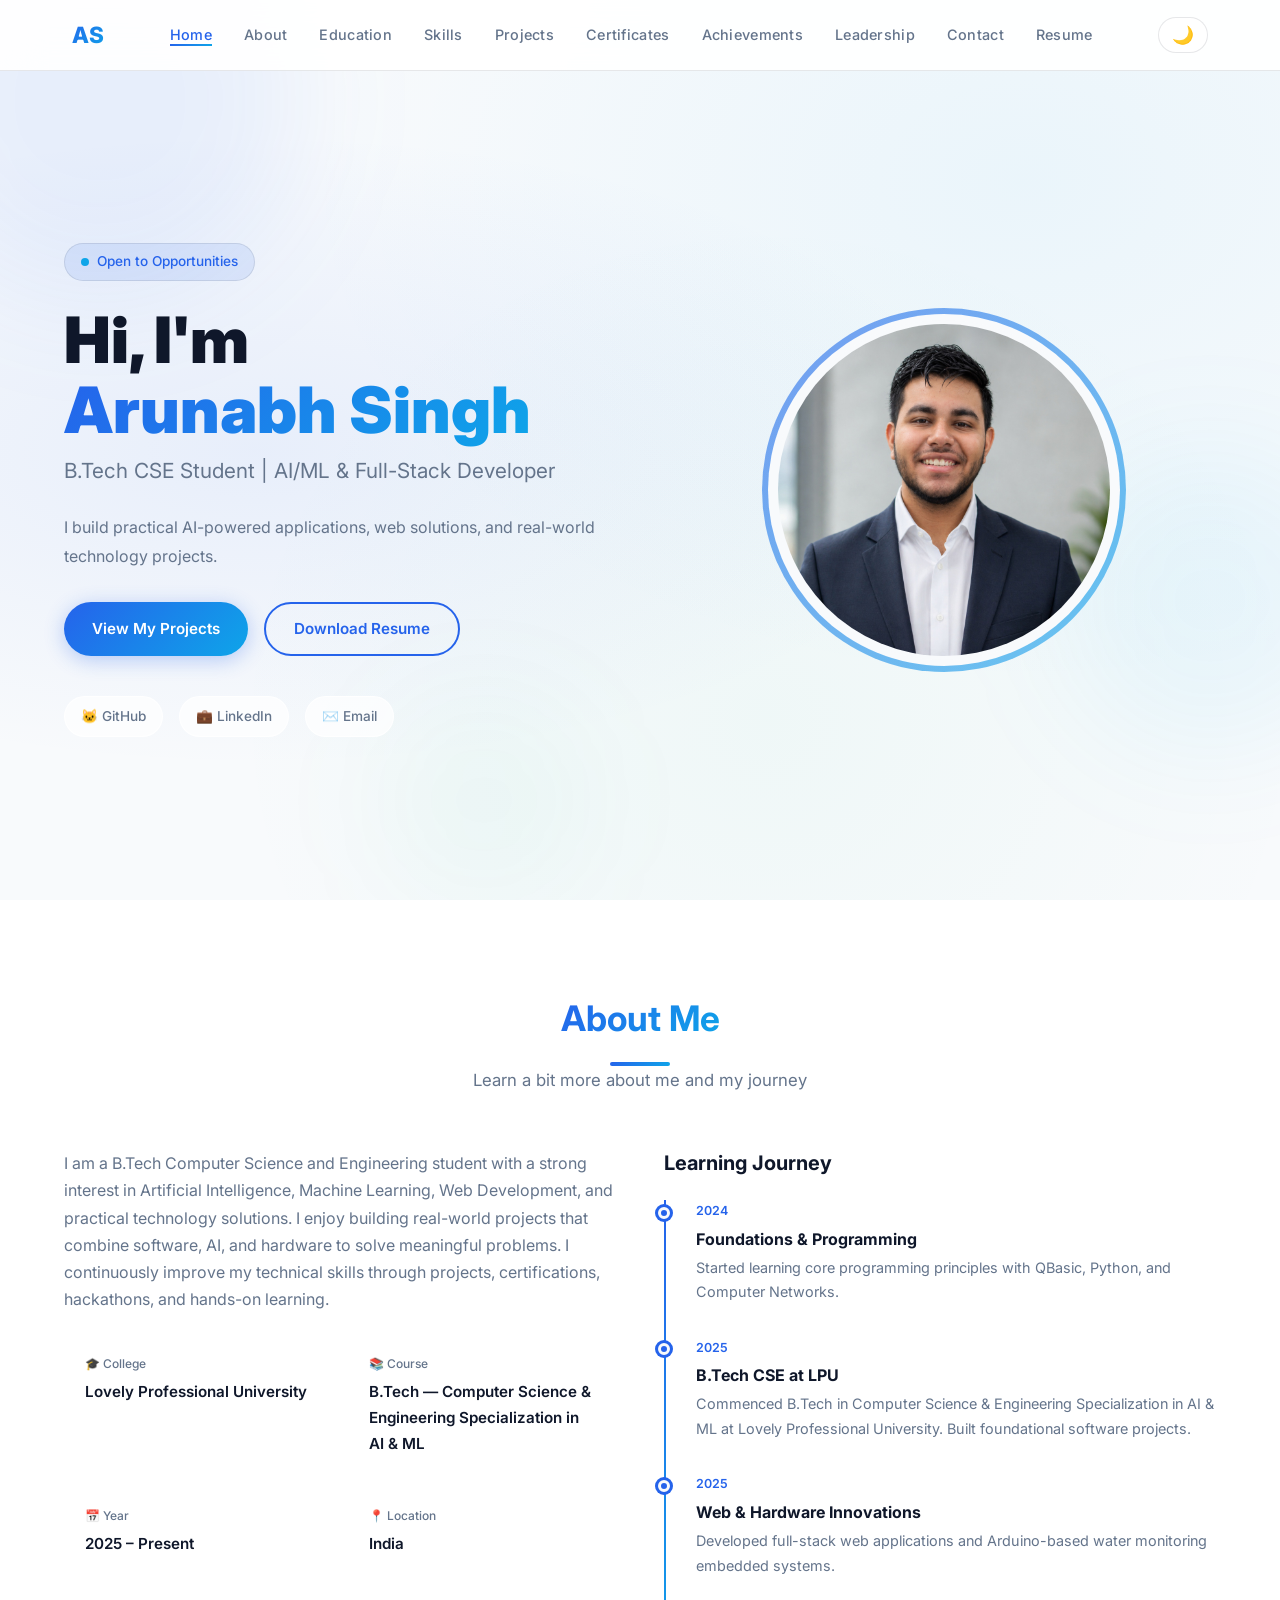
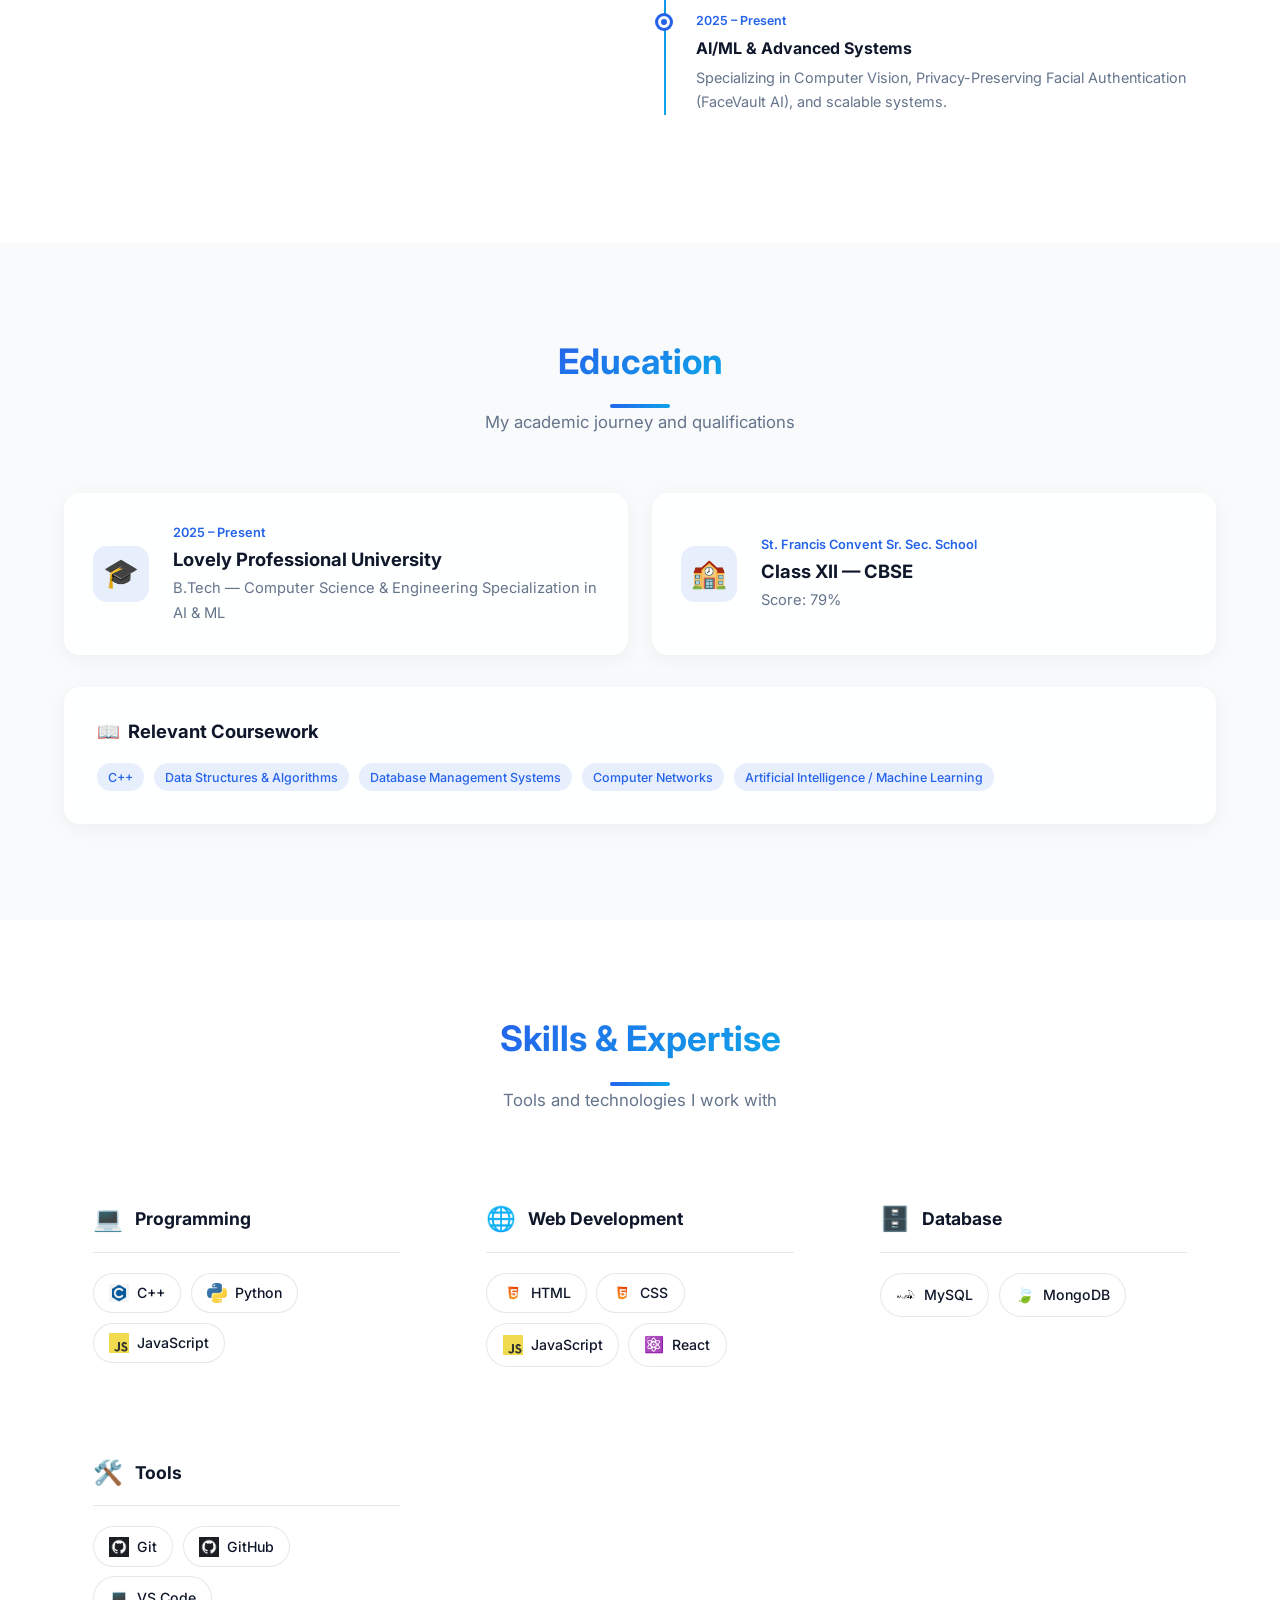
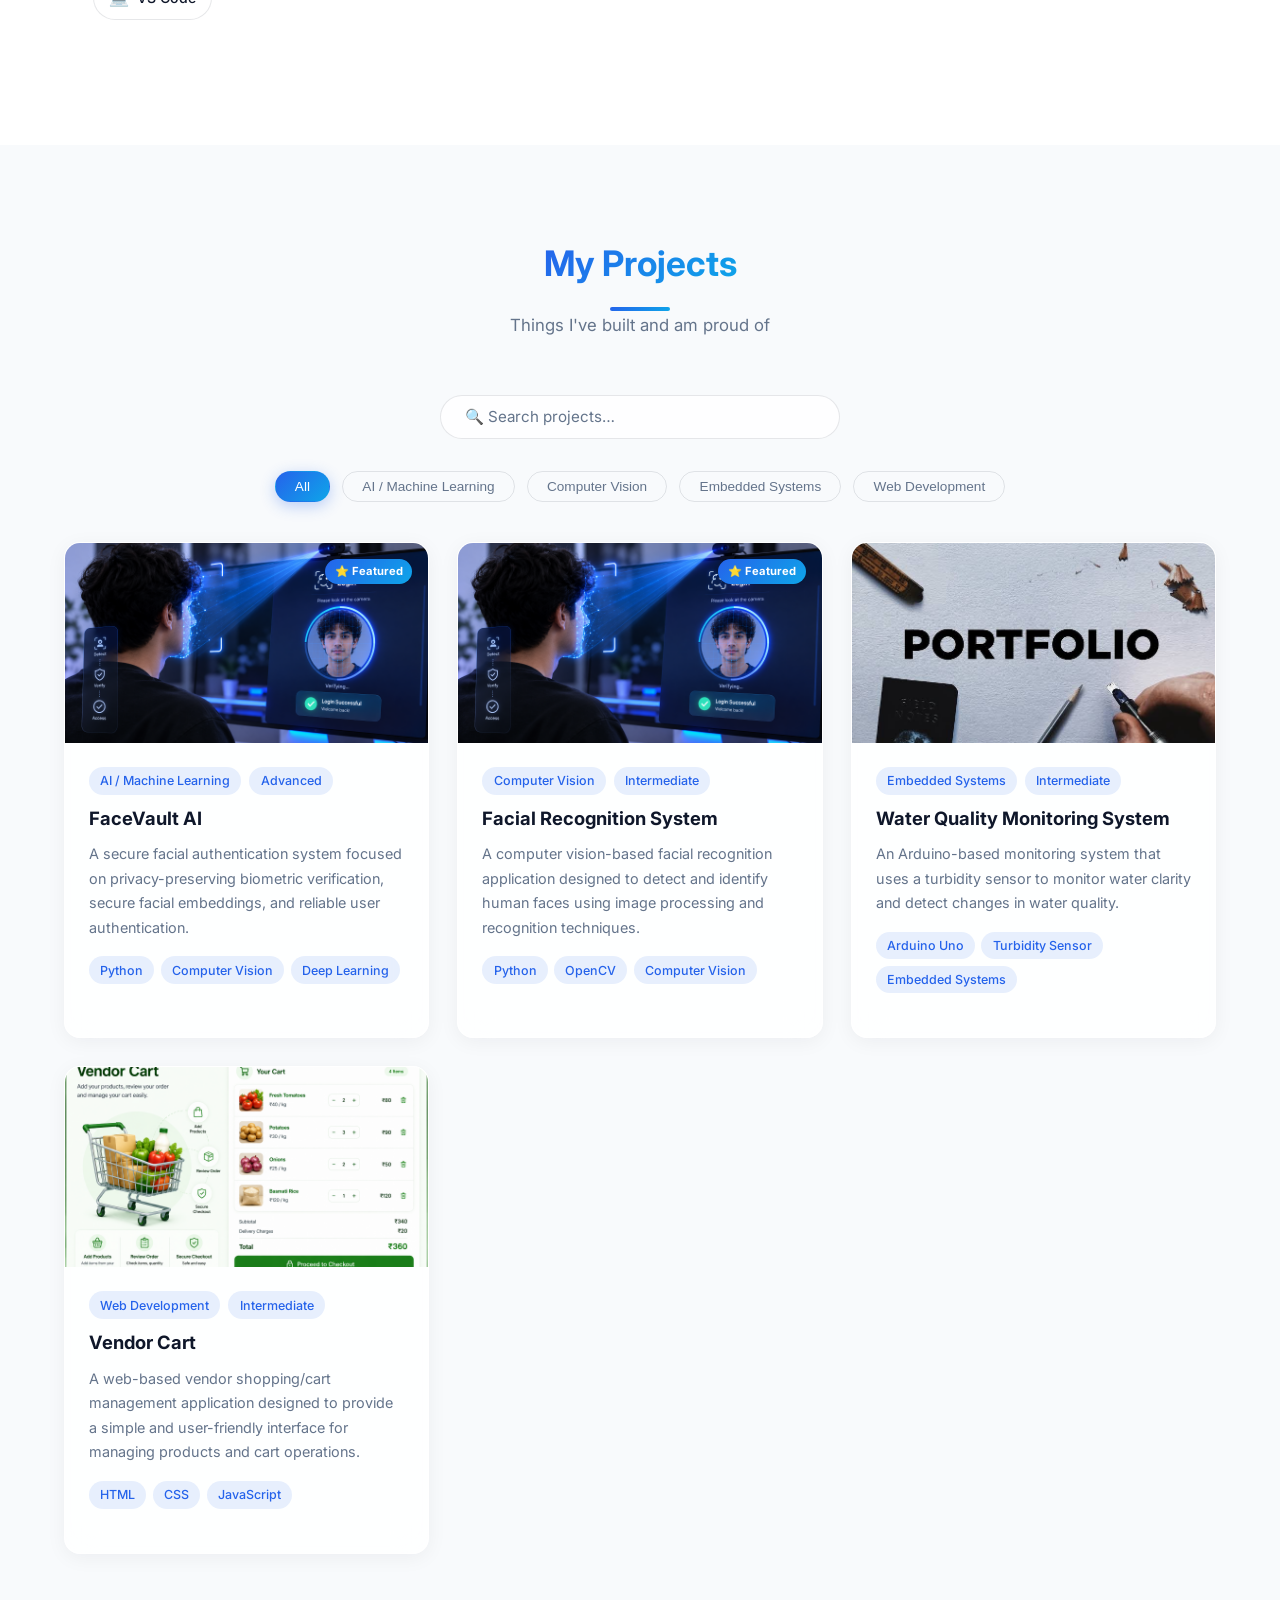
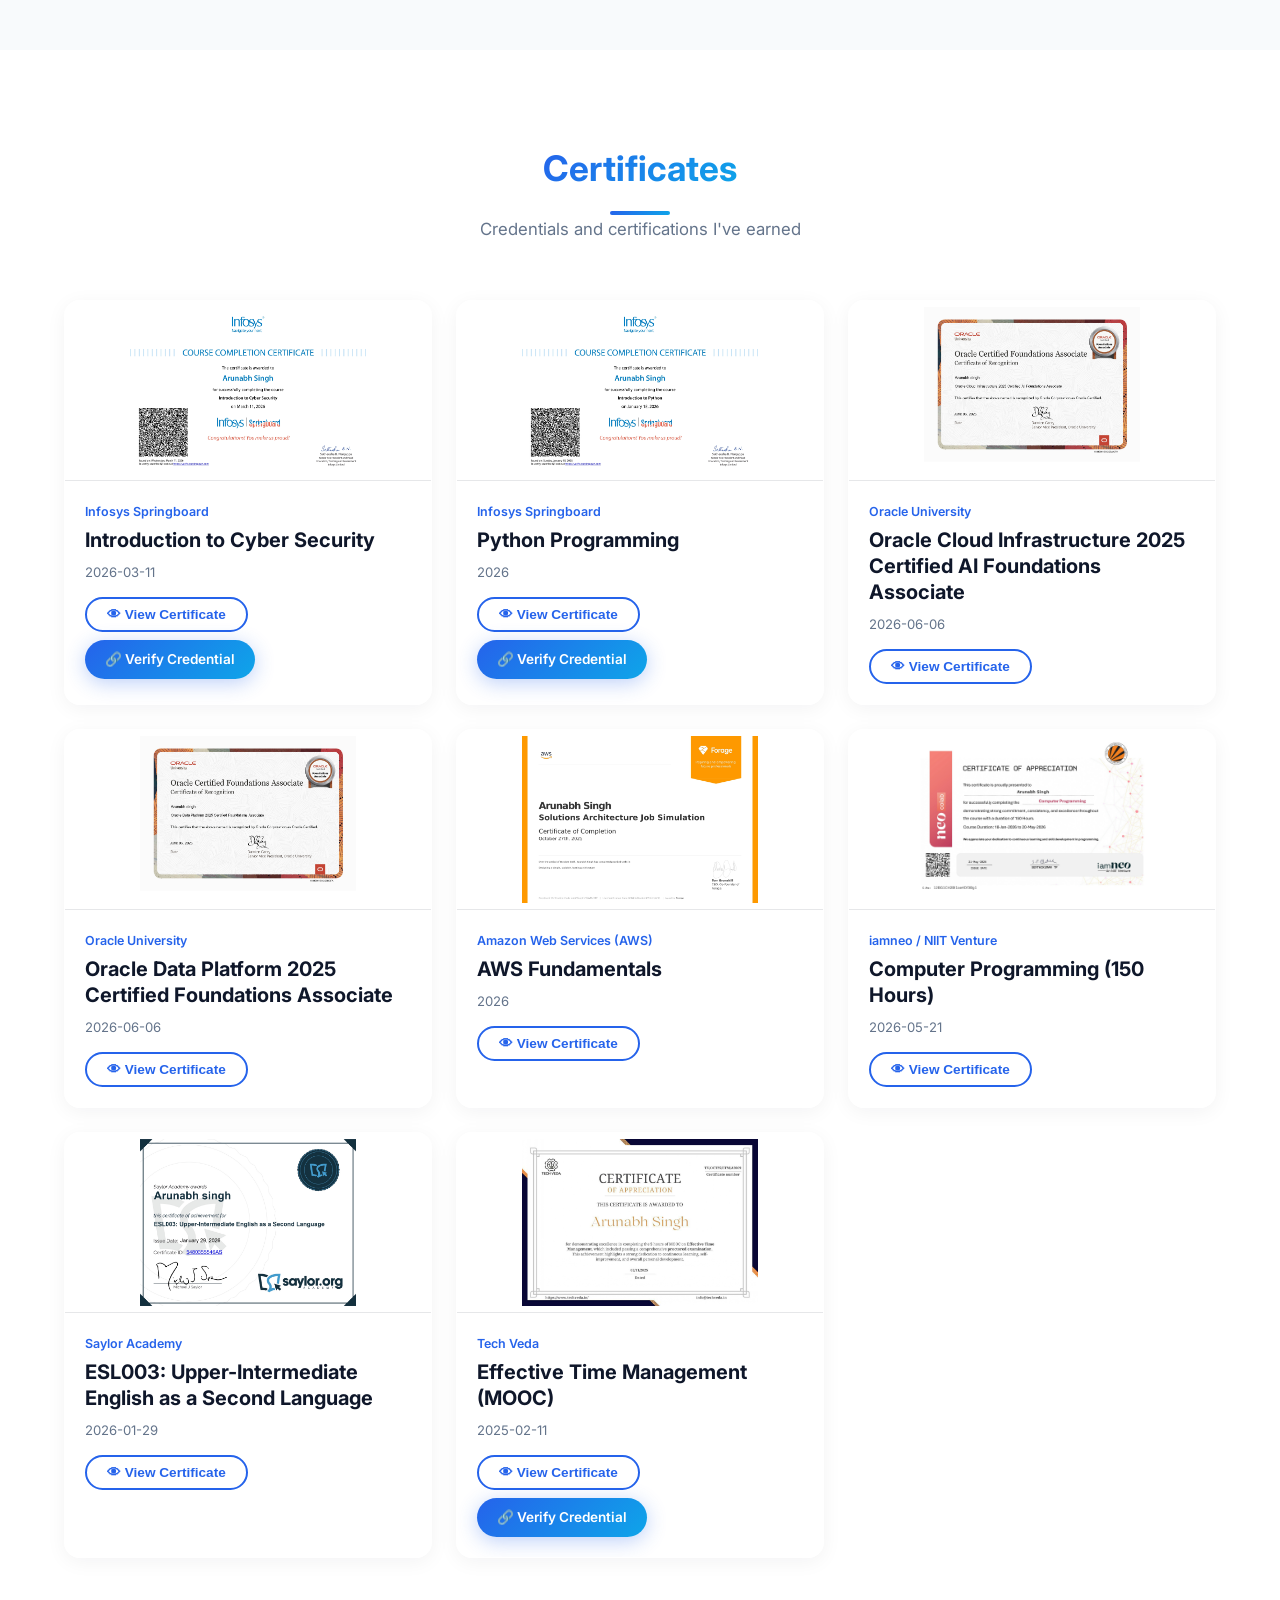
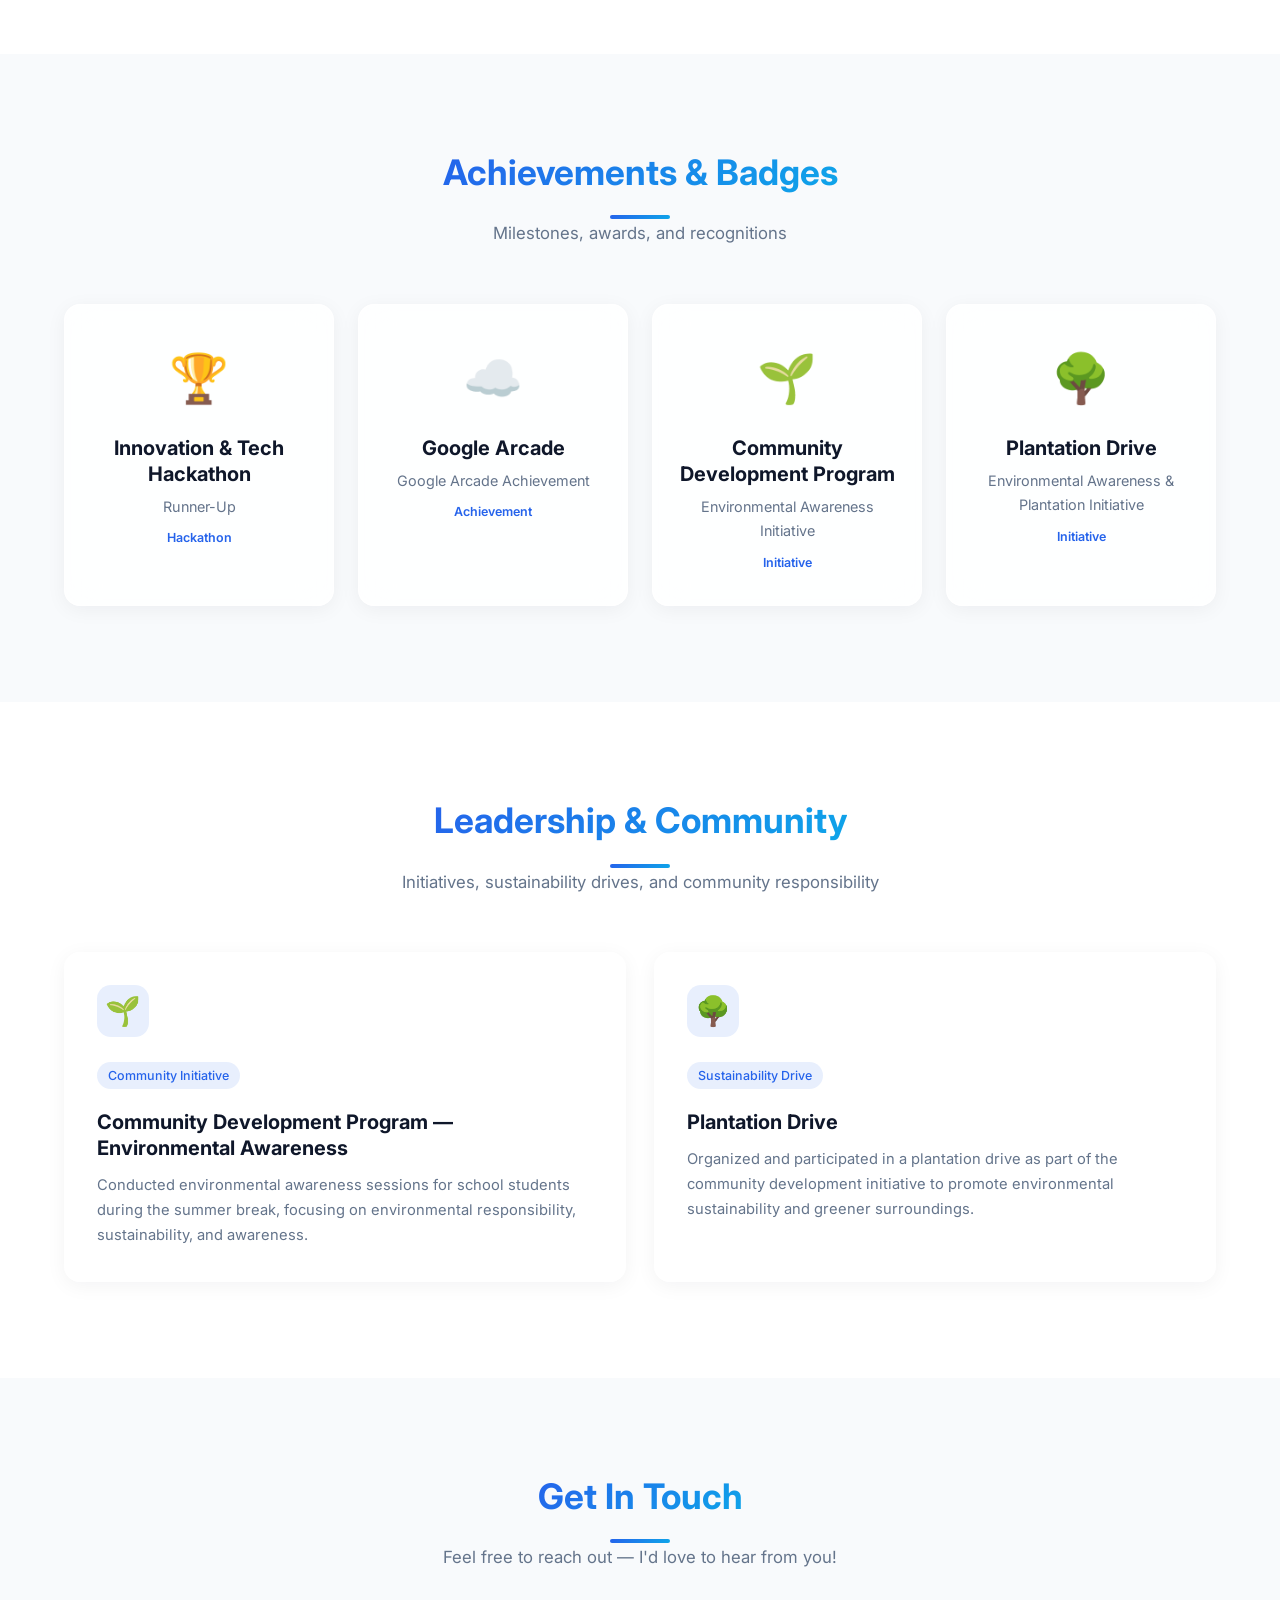
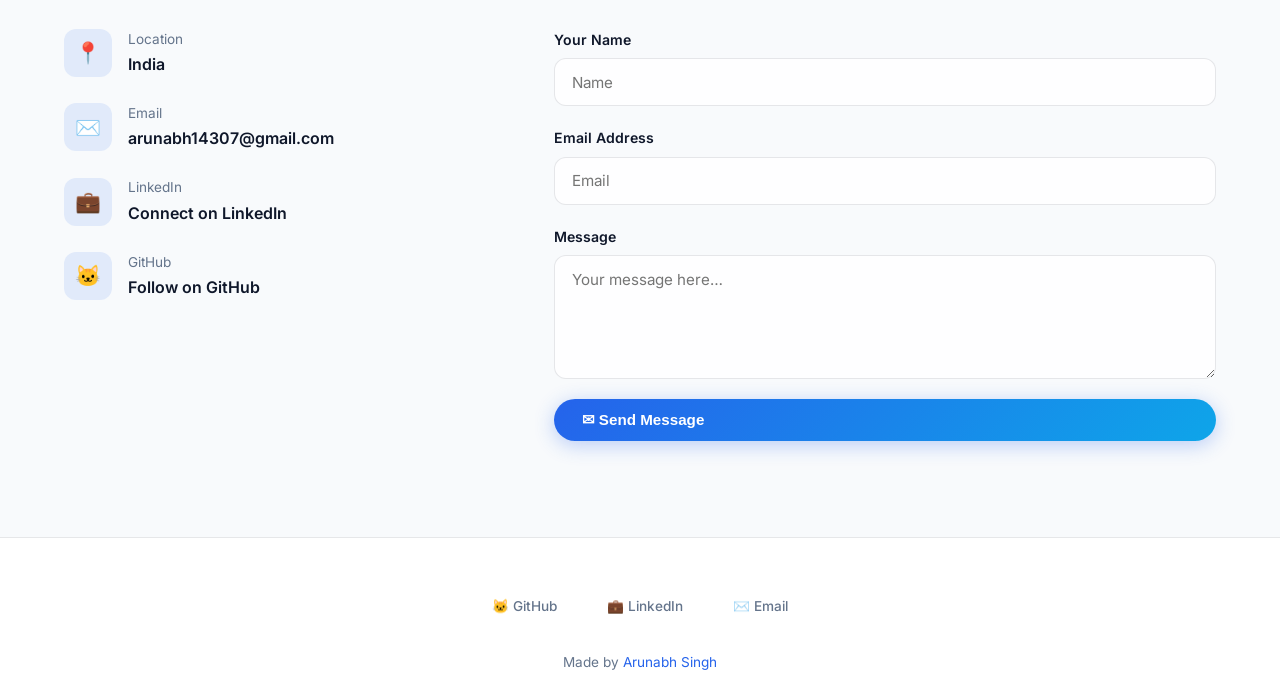
==== templates/index.html @ 472b645b "Update education, course specialization, and learning journey timeline" ====
<!DOCTYPE html>
<html lang="en" data-theme="light">
<head>
  <meta charset="UTF-8" />
  <meta name="viewport" content="width=device-width, initial-scale=1.0" />
  <title id="page-title">Arunabh Singh — Portfolio</title>
  <meta name="description" id="meta-desc" content="Personal Portfolio of Arunabh Singh - B.Tech CSE Student | AI/ML & Full-Stack Developer" />
  <link rel="icon" type="image/png" href="/static/favicon.png" />

  <!-- Styles -->
  <link rel="stylesheet" href="/static/css/style.css" />

  <!-- Google Fonts (fallback already in CSS) -->
  <link rel="preconnect" href="https://fonts.googleapis.com" />
  <link rel="preconnect" href="https://fonts.gstatic.com" crossorigin />

  <!-- AOS -->
  <link rel="stylesheet" href="https://unpkg.com/aos@2.3.1/dist/aos.css" />

  <!-- Chart.js -->
  <script src="https://cdn.jsdelivr.net/npm/chart.js@4.4.0/dist/chart.umd.min.js" defer></script>

  <!-- Typed.js -->
  <script src="https://cdn.jsdelivr.net/npm/typed.js@2.0.16/dist/typed.umd.js" defer></script>

  <!-- AOS -->
  <script src="https://unpkg.com/aos@2.3.1/dist/aos.js" defer></script>
</head>
<body>

<!-- ══ NAVBAR ══════════════════════════════════════════════════ -->
<nav class="navbar" id="navbar">
  <div class="nav-inner">
    <a href="#home" class="nav-logo" id="nav-logo">AS</a>
    <ul class="nav-links" id="nav-links">
      <li><a href="#home">Home</a></li>
      <li><a href="#about">About</a></li>
      <li><a href="#education">Education</a></li>
      <li><a href="#skills">Skills</a></li>
      <li><a href="#projects">Projects</a></li>
      <li><a href="#certificates">Certificates</a></li>
      <li><a href="#achievements">Achievements</a></li>
      <li><a href="#leadership">Leadership</a></li>
      <li><a href="#contact">Contact</a></li>
      <li><a href="/static/CV_Arunabh_Singh_Final.pdf" target="_blank" id="nav-resume-link">Resume</a></li>
    </ul>
    <div class="nav-actions">
      <button class="theme-toggle" id="theme-toggle" title="Toggle Theme" aria-label="Toggle Theme">
        <span id="theme-icon">🌙</span>
      </button>
      <div class="hamburger" id="hamburger" role="button" aria-label="Menu">
        <span></span><span></span><span></span>
      </div>
    </div>
  </div>
</nav>

<!-- ══ HERO ════════════════════════════════════════════════════ -->
<section class="hero" id="home">
  <div class="hero-bg">
    <div class="orb orb-1"></div>
    <div class="orb orb-2"></div>
    <div class="orb orb-3"></div>
  </div>
  <div class="hero-inner container">
    <div class="hero-content">
      <div class="hero-badge"><span class="dot"></span> Open to Opportunities</div>
      <h1 class="hero-name">Hi, I'm <br><span class="gradient-text" id="hero-name">Arunabh Singh</span></h1>
      <p class="hero-title" id="hero-typed-wrap">
        <span id="typed-el">B.Tech CSE Student | AI/ML & Full-Stack Developer</span>
      </p>
      <p class="hero-bio" id="hero-bio">I build practical AI-powered applications, web solutions, and real-world technology projects.</p>
      <div class="hero-actions" data-aos="fade-up" data-aos-delay="400">
        <a href="#projects" class="btn btn-primary">View My Projects</a>
        <a href="/static/CV_Arunabh_Singh_Final.pdf" target="_blank" class="btn btn-outline" id="hero-resume-btn">Download Resume</a>
      </div>
      <div class="hero-social" id="hero-social">
        <a href="https://github.com/arunabh14307" target="_blank" rel="noopener" class="social-link">🐱 GitHub</a>
        <a href="https://www.linkedin.com/in/arunabh-singh-3a2629383/" target="_blank" rel="noopener" class="social-link">💼 LinkedIn</a>
        <a href="https://mail.google.com/mail/?view=cm&fs=1&to=arunabhsingh10@gmail.com" target="_blank" rel="noopener" class="social-link">✉️ Email</a>
      </div>
    </div>

    <div class="hero-image-wrap">
      <div class="hero-photo-container" id="hero-photo-container">
        <div class="hero-photo-ring"></div>
        <div class="hero-photo-ring-2"></div>
        <img src="/static/uploads/profiles/20260325_115555_WhatsApp_Image_2026-03-25_at_11.55.36_AM.jpeg" class="hero-photo" alt="Arunabh Singh" id="hero-photo" />
      </div>
    </div>
  </div>
</section>

<!-- ══ ABOUT ═══════════════════════════════════════════════════ -->
<section class="section section-alt" id="about">
  <div class="container">
    <div class="section-title" data-aos="fade-up">
      <h2>About Me</h2>
      <div class="title-line"></div>
      <p>Learn a bit more about me and my journey</p>
    </div>
    <div class="about-grid">
      <div class="about-text" data-aos="fade-right">
        <p id="about-desc">I am a B.Tech Computer Science and Engineering student with a strong interest in Artificial Intelligence, Machine Learning, Web Development, and practical technology solutions. I enjoy building real-world projects that combine software, AI, and hardware to solve meaningful problems. I continuously improve my technical skills through projects, certifications, hackathons, and hands-on learning.</p>
        <div class="about-info" id="about-info">
          <div class="about-info-item"><div class="label">🎓 College</div><div class="value">Lovely Professional University</div></div>
          <div class="about-info-item"><div class="label">📚 Course</div><div class="value">B.Tech — Computer Science & Engineering Specialization in AI & ML</div></div>
          <div class="about-info-item"><div class="label">📅 Year</div><div class="value">2025 – Present</div></div>
          <div class="about-info-item"><div class="label">📍 Location</div><div class="value">India</div></div>
        </div>
      </div>
      <div data-aos="fade-left">
        <h3 style="margin-bottom:1.5rem;color:var(--text);">Learning Journey</h3>
        <div class="timeline" id="timeline">
          <div class="timeline-item">
            <div class="timeline-year">2024</div>
            <div class="timeline-title">Foundations & Programming</div>
            <div class="timeline-desc">Started learning core programming principles with QBasic, Python, and Computer Networks.</div>
          </div>
          <div class="timeline-item">
            <div class="timeline-year">2025</div>
            <div class="timeline-title">B.Tech CSE at LPU</div>
            <div class="timeline-desc">Commenced B.Tech in Computer Science & Engineering Specialization in AI & ML at Lovely Professional University. Built foundational software projects.</div>
          </div>
          <div class="timeline-item">
            <div class="timeline-year">2025</div>
            <div class="timeline-title">Web & Hardware Innovations</div>
            <div class="timeline-desc">Developed full-stack web applications and Arduino-based water monitoring embedded systems.</div>
          </div>
          <div class="timeline-item">
            <div class="timeline-year">2025 – Present</div>
            <div class="timeline-title">AI/ML & Advanced Systems</div>
            <div class="timeline-desc">Specializing in Computer Vision, Privacy-Preserving Facial Authentication (FaceVault AI), and scalable systems.</div>
          </div>
        </div>
      </div>
    </div>
  </div>
</section>

<!-- ══ EDUCATION ════════════════════════════════════════════════ -->
<section class="section" id="education">
  <div class="container">
    <div class="section-title" data-aos="fade-up">
      <h2>Education</h2>
      <div class="title-line"></div>
      <p>My academic journey and qualifications</p>
    </div>
    <div class="education-grid" data-aos="fade-up">
      <div class="card edu-card">
        <div class="edu-icon">🎓</div>
        <div class="edu-body">
          <div class="edu-period">2025 – Present</div>
          <h3 class="edu-school">Lovely Professional University</h3>
          <div class="edu-degree">B.Tech — Computer Science & Engineering Specialization in AI & ML</div>
        </div>
      </div>
      <div class="card edu-card">
        <div class="edu-icon">🏫</div>
        <div class="edu-body">
          <div class="edu-period">St. Francis Convent Sr. Sec. School</div>
          <h3 class="edu-school">Class XII — CBSE</h3>
          <div class="edu-degree">Score: 79%</div>
        </div>
      </div>
    </div>

    <!-- Relevant Coursework -->
    <div class="card coursework-box" data-aos="fade-up" style="margin-top: 2rem; padding: 2rem;">
      <h3 style="font-size: 1.15rem; margin-bottom: 1.25rem; display: flex; align-items: center; gap: 0.5rem; color: var(--text);">
        <span>📖</span> Relevant Coursework
      </h3>
      <div class="coursework-tags" style="display: flex; flex-wrap: wrap; gap: 0.6rem;">
        <span class="tag">C++</span>
        <span class="tag">Data Structures & Algorithms</span>
        <span class="tag">Database Management Systems</span>
        <span class="tag">Computer Networks</span>
        <span class="tag">Artificial Intelligence / Machine Learning</span>
      </div>
    </div>
  </div>
</section>

<!-- ══ SKILLS ══════════════════════════════════════════════════ -->
<section class="section section-alt" id="skills">
  <div class="container">
    <div class="section-title" data-aos="fade-up">
      <h2>Skills & Expertise</h2>
      <div class="title-line"></div>
      <p>Tools and technologies I work with</p>
    </div>

    <div class="skills-categories-grid" id="skills-grid" data-aos="fade-up">
      <!-- Programming -->
      <div class="skill-category-card" data-aos="fade-up">
        <div class="skill-cat-header">
          <span class="skill-cat-icon">💻</span>
          <h3 class="skill-cat-title">Programming</h3>
        </div>
        <div class="skill-items-list">
          <div class="skill-pill"><img src="/static/uploads/skills/20260327_013759_cc.png" class="skill-pill-icon" alt="C++" /><span>C++</span></div>
          <div class="skill-pill"><img src="/static/uploads/skills/20260408_101717_download_1.jpg" class="skill-pill-icon" alt="Python" /><span>Python</span></div>
          <div class="skill-pill"><img src="/static/uploads/skills/20260408_101907_JavaScript-logo.png" class="skill-pill-icon" alt="JavaScript" /><span>JavaScript</span></div>
        </div>
      </div>

      <!-- Web Development -->
      <div class="skill-category-card" data-aos="fade-up">
        <div class="skill-cat-header">
          <span class="skill-cat-icon">🌐</span>
          <h3 class="skill-cat-title">Web Development</h3>
        </div>
        <div class="skill-items-list">
          <div class="skill-pill"><img src="/static/uploads/skills/20260327_012315_html.jpg" class="skill-pill-icon" alt="HTML" /><span>HTML</span></div>
          <div class="skill-pill"><img src="/static/uploads/skills/20260327_012315_html.jpg" class="skill-pill-icon" alt="CSS" /><span>CSS</span></div>
          <div class="skill-pill"><img src="/static/uploads/skills/20260408_101907_JavaScript-logo.png" class="skill-pill-icon" alt="JavaScript" /><span>JavaScript</span></div>
          <div class="skill-pill"><span style="font-size:1rem">⚛️</span><span>React</span></div>
        </div>
      </div>


      <!-- Database -->
      <div class="skill-category-card" data-aos="fade-up">
        <div class="skill-cat-header">
          <span class="skill-cat-icon">🗄️</span>
          <h3 class="skill-cat-title">Database</h3>
        </div>
        <div class="skill-items-list">
          <div class="skill-pill"><img src="/static/uploads/skills/20260408_102116_mysql-1-logo-png-transparent.png" class="skill-pill-icon" alt="MySQL" /><span>MySQL</span></div>
          <div class="skill-pill"><span style="font-size:1rem">🍃</span><span>MongoDB</span></div>
        </div>
      </div>

      <!-- Tools -->
      <div class="skill-category-card" data-aos="fade-up">
        <div class="skill-cat-header">
          <span class="skill-cat-icon">🛠️</span>
          <h3 class="skill-cat-title">Tools</h3>
        </div>
        <div class="skill-items-list">
          <div class="skill-pill"><img src="/static/uploads/skills/20260408_101803_github-6980894_960_720.webp" class="skill-pill-icon" alt="Git" /><span>Git</span></div>
          <div class="skill-pill"><img src="/static/uploads/skills/20260408_101803_github-6980894_960_720.webp" class="skill-pill-icon" alt="GitHub" /><span>GitHub</span></div>
          <div class="skill-pill"><span style="font-size:1rem">💻</span><span>VS Code</span></div>
        </div>
      </div>
    </div>
  </div>
</section>

<!-- ══ PROJECTS ════════════════════════════════════════════════ -->
<section class="section" id="projects">
  <div class="container">
    <div class="section-title" data-aos="fade-up">
      <h2>My Projects</h2>
      <div class="title-line"></div>
      <p>Things I've built and am proud of</p>
    </div>

    <!-- Search -->
    <div class="project-search-wrap" data-aos="fade-up">
      <input type="text" class="project-search" id="project-search" placeholder="🔍 Search projects…" aria-label="Search projects" />
    </div>

    <!-- Filters -->
    <div class="project-filters" id="project-filters" data-aos="fade-up">
      <button class="filter-btn active" data-filter="all">All</button>
      <button class="filter-btn" data-filter="AI / Machine Learning">AI / Machine Learning</button>
      <button class="filter-btn" data-filter="Computer Vision">Computer Vision</button>
      <button class="filter-btn" data-filter="Embedded Systems">Embedded Systems</button>
      <button class="filter-btn" data-filter="Web Development">Web Development</button>
    </div>

    <div class="projects-grid" id="projects-grid">
      <!-- Project 1 -->
      <div class="project-card-wrapper card" data-aos="fade-up" data-category="AI / Machine Learning" data-tech="Python, Computer Vision, Deep Learning">
        <span class="project-featured-badge">⭐ Featured</span>
        <img src="/static/uploads/project/facial_recognition.png" class="project-img" alt="FaceVault AI" loading="lazy" />
        <div class="project-body">
          <div class="project-meta">
            <span class="tag">AI / Machine Learning</span>
            <span class="tag">Advanced</span>
          </div>
          <h3 class="project-title">FaceVault AI</h3>
          <p class="project-desc">A secure facial authentication system focused on privacy-preserving biometric verification, secure facial embeddings, and reliable user authentication.</p>
          <div class="project-tech">
            <span class="tag">Python</span>
            <span class="tag">Computer Vision</span>
            <span class="tag">Deep Learning</span>
          </div>
        </div>
      </div>

      <!-- Project 2 -->
      <div class="project-card-wrapper card" data-aos="fade-up" data-category="Computer Vision" data-tech="Python, OpenCV, Computer Vision">
        <span class="project-featured-badge">⭐ Featured</span>
        <img src="/static/uploads/project/facial_recognition.png" class="project-img" alt="Facial Recognition System" loading="lazy" />
        <div class="project-body">
          <div class="project-meta">
            <span class="tag">Computer Vision</span>
            <span class="tag">Intermediate</span>
          </div>
          <h3 class="project-title">Facial Recognition System</h3>
          <p class="project-desc">A computer vision-based facial recognition application designed to detect and identify human faces using image processing and recognition techniques.</p>
          <div class="project-tech">
            <span class="tag">Python</span>
            <span class="tag">OpenCV</span>
            <span class="tag">Computer Vision</span>
          </div>
        </div>
      </div>

      <!-- Project 3 -->
      <div class="project-card-wrapper card" data-aos="fade-up" data-category="Embedded Systems" data-tech="Arduino Uno, Turbidity Sensor, Embedded Systems">
        <img src="/static/uploads/project/port.jpg" class="project-img" alt="Water Quality Monitoring System" loading="lazy" />
        <div class="project-body">
          <div class="project-meta">
            <span class="tag">Embedded Systems</span>
            <span class="tag">Intermediate</span>
          </div>
          <h3 class="project-title">Water Quality Monitoring System</h3>
          <p class="project-desc">An Arduino-based monitoring system that uses a turbidity sensor to monitor water clarity and detect changes in water quality.</p>
          <div class="project-tech">
            <span class="tag">Arduino Uno</span>
            <span class="tag">Turbidity Sensor</span>
            <span class="tag">Embedded Systems</span>
          </div>
        </div>
      </div>

      <!-- Project 4 -->
      <div class="project-card-wrapper card" data-aos="fade-up" data-category="Web Development" data-tech="HTML, CSS, JavaScript">
        <img src="/static/uploads/project/vendor.png" class="project-img" alt="Vendor Cart" loading="lazy" />
        <div class="project-body">
          <div class="project-meta">
            <span class="tag">Web Development</span>
            <span class="tag">Intermediate</span>
          </div>
          <h3 class="project-title">Vendor Cart</h3>
          <p class="project-desc">A web-based vendor shopping/cart management application designed to provide a simple and user-friendly interface for managing products and cart operations.</p>
          <div class="project-tech">
            <span class="tag">HTML</span>
            <span class="tag">CSS</span>
            <span class="tag">JavaScript</span>
          </div>
        </div>
      </div>
    </div>
  </div>
</section>

<!-- ══ CERTIFICATES ════════════════════════════════════════════ -->
<section class="section section-alt" id="certificates">
  <div class="container">
    <div class="section-title" data-aos="fade-up">
      <h2>Certificates</h2>
      <div class="title-line"></div>
      <p>Credentials and certifications I've earned</p>
    </div>
    <div class="certs-grid" id="certs-grid" data-aos="fade-up">
      <!-- Cert 1 -->
      <div class="card cert-card" data-aos="fade-up">
        <div class="cert-img-wrap" onclick="openLightbox('/static/uploads/certificates/Cybersecurity_Certificate_page-0001.jpg', 'Introduction to Cyber Security')">
          <img src="/static/uploads/certificates/Cybersecurity_Certificate_page-0001.jpg" alt="Introduction to Cyber Security" style="width:100%;height:100%;object-fit:contain;background:#fff;padding:6px;" loading="lazy" />
        </div>
        <div class="cert-body">
          <div class="cert-org">Infosys Springboard</div>
          <h3 class="cert-name">Introduction to Cyber Security</h3>
          <div class="cert-date">2026-03-11</div>
          <div class="cert-actions" style="display:flex;gap:.5rem;flex-wrap:wrap;margin-top:.85rem">
            <button class="btn btn-outline btn-sm" onclick="openLightbox('/static/uploads/certificates/Cybersecurity_Certificate_page-0001.jpg', 'Introduction to Cyber Security')">👁 View Certificate</button>
            <a href="https://verify.onwingspan.com" target="_blank" rel="noopener" class="btn btn-primary btn-sm">🔗 Verify Credential</a>
          </div>
        </div>
      </div>

      <!-- Cert 2 -->
      <div class="card cert-card" data-aos="fade-up">
        <div class="cert-img-wrap" onclick="openLightbox('/static/uploads/certificates/INFOSIS_SPRINGBOARD_Python.jpg', 'Python Programming')">
          <img src="/static/uploads/certificates/INFOSIS_SPRINGBOARD_Python.jpg" alt="Python Programming" style="width:100%;height:100%;object-fit:contain;background:#fff;padding:6px;" loading="lazy" />
        </div>
        <div class="cert-body">
          <div class="cert-org">Infosys Springboard</div>
          <h3 class="cert-name">Python Programming</h3>
          <div class="cert-date">2026</div>
          <div class="cert-actions" style="display:flex;gap:.5rem;flex-wrap:wrap;margin-top:.85rem">
            <button class="btn btn-outline btn-sm" onclick="openLightbox('/static/uploads/certificates/INFOSIS_SPRINGBOARD_Python.jpg', 'Python Programming')">👁 View Certificate</button>
            <a href="https://verify.onwingspan.com" target="_blank" rel="noopener" class="btn btn-primary btn-sm">🔗 Verify Credential</a>
          </div>
        </div>
      </div>

      <!-- Cert 3 -->
      <div class="card cert-card" data-aos="fade-up">
        <div class="cert-img-wrap" onclick="openLightbox('/static/uploads/certificates/Oracle_certified_cloud_infrastructure_page-0001.jpg', 'Oracle Cloud Infrastructure 2025 Certified AI Foundations Associate')">
          <img src="/static/uploads/certificates/Oracle_certified_cloud_infrastructure_page-0001.jpg" alt="Oracle Cloud Infrastructure AI Associate" style="width:100%;height:100%;object-fit:contain;background:#fff;padding:6px;" loading="lazy" />
        </div>
        <div class="cert-body">
          <div class="cert-org">Oracle University</div>
          <h3 class="cert-name">Oracle Cloud Infrastructure 2025 Certified AI Foundations Associate</h3>
          <div class="cert-date">2026-06-06</div>
          <div class="cert-actions" style="display:flex;gap:.5rem;flex-wrap:wrap;margin-top:.85rem">
            <button class="btn btn-outline btn-sm" onclick="openLightbox('/static/uploads/certificates/Oracle_certified_cloud_infrastructure_page-0001.jpg', 'Oracle Cloud Infrastructure 2025 Certified AI Foundations Associate')">👁 View Certificate</button>
          </div>
        </div>
      </div>

      <!-- Cert 4 -->
      <div class="card cert-card" data-aos="fade-up">
        <div class="cert-img-wrap" onclick="openLightbox('/static/uploads/certificates/Oracle_DBMS_certification_page-0001.jpg', 'Oracle Data Platform 2025 Certified Foundations Associate')">
          <img src="/static/uploads/certificates/Oracle_DBMS_certification_page-0001.jpg" alt="Oracle Data Platform Associate" style="width:100%;height:100%;object-fit:contain;background:#fff;padding:6px;" loading="lazy" />
        </div>
        <div class="cert-body">
          <div class="cert-org">Oracle University</div>
          <h3 class="cert-name">Oracle Data Platform 2025 Certified Foundations Associate</h3>
          <div class="cert-date">2026-06-06</div>
          <div class="cert-actions" style="display:flex;gap:.5rem;flex-wrap:wrap;margin-top:.85rem">
            <button class="btn btn-outline btn-sm" onclick="openLightbox('/static/uploads/certificates/Oracle_DBMS_certification_page-0001.jpg', 'Oracle Data Platform 2025 Certified Foundations Associate')">👁 View Certificate</button>
          </div>
        </div>
      </div>

      <!-- Cert 5 -->
      <div class="card cert-card" data-aos="fade-up">
        <div class="cert-img-wrap" onclick="openLightbox('/static/uploads/certificates/AWS_Certificate_page-0001.jpg', 'AWS Fundamentals')">
          <img src="/static/uploads/certificates/AWS_Certificate_page-0001.jpg" alt="AWS Fundamentals" style="width:100%;height:100%;object-fit:contain;background:#fff;padding:6px;" loading="lazy" />
        </div>
        <div class="cert-body">
          <div class="cert-org">Amazon Web Services (AWS)</div>
          <h3 class="cert-name">AWS Fundamentals</h3>
          <div class="cert-date">2026</div>
          <div class="cert-actions" style="display:flex;gap:.5rem;flex-wrap:wrap;margin-top:.85rem">
            <button class="btn btn-outline btn-sm" onclick="openLightbox('/static/uploads/certificates/AWS_Certificate_page-0001.jpg', 'AWS Fundamentals')">👁 View Certificate</button>
          </div>
        </div>
      </div>

      <!-- Cert 6 -->
      <div class="card cert-card" data-aos="fade-up">
        <div class="cert-img-wrap" onclick="openLightbox('/static/uploads/certificates/Neocolab_C_programming_Certificates_page-0001.jpg', 'Computer Programming (150 Hours)')">
          <img src="/static/uploads/certificates/Neocolab_C_programming_Certificates_page-0001.jpg" alt="Computer Programming" style="width:100%;height:100%;object-fit:contain;background:#fff;padding:6px;" loading="lazy" />
        </div>
        <div class="cert-body">
          <div class="cert-org">iamneo / NIIT Venture</div>
          <h3 class="cert-name">Computer Programming (150 Hours)</h3>
          <div class="cert-date">2026-05-21</div>
          <div class="cert-actions" style="display:flex;gap:.5rem;flex-wrap:wrap;margin-top:.85rem">
            <button class="btn btn-outline btn-sm" onclick="openLightbox('/static/uploads/certificates/Neocolab_C_programming_Certificates_page-0001.jpg', 'Computer Programming (150 Hours)')">👁 View Certificate</button>
          </div>
        </div>
      </div>

      <!-- Cert 7 -->
      <div class="card cert-card" data-aos="fade-up">
        <div class="cert-img-wrap" onclick="openLightbox('/static/uploads/certificates/Intermediate_Certificate_page-0001.jpg', 'ESL003: Upper-Intermediate English')">
          <img src="/static/uploads/certificates/Intermediate_Certificate_page-0001.jpg" alt="ESL003 English" style="width:100%;height:100%;object-fit:contain;background:#fff;padding:6px;" loading="lazy" />
        </div>
        <div class="cert-body">
          <div class="cert-org">Saylor Academy</div>
          <h3 class="cert-name">ESL003: Upper-Intermediate English as a Second Language</h3>
          <div class="cert-date">2026-01-29</div>
          <div class="cert-actions" style="display:flex;gap:.5rem;flex-wrap:wrap;margin-top:.85rem">
            <button class="btn btn-outline btn-sm" onclick="openLightbox('/static/uploads/certificates/Intermediate_Certificate_page-0001.jpg', 'ESL003: Upper-Intermediate English')">👁 View Certificate</button>
          </div>
        </div>
      </div>

      <!-- Cert 8 -->
      <div class="card cert-card" data-aos="fade-up">
        <div class="cert-img-wrap" onclick="openLightbox('/static/uploads/certificates/MOOC_Certificate_page-0001.jpg', 'Effective Time Management (MOOC)')">
          <img src="/static/uploads/certificates/MOOC_Certificate_page-0001.jpg" alt="Time Management MOOC" style="width:100%;height:100%;object-fit:contain;background:#fff;padding:6px;" loading="lazy" />
        </div>
        <div class="cert-body">
          <div class="cert-org">Tech Veda</div>
          <h3 class="cert-name">Effective Time Management (MOOC)</h3>
          <div class="cert-date">2025-02-11</div>
          <div class="cert-actions" style="display:flex;gap:.5rem;flex-wrap:wrap;margin-top:.85rem">
            <button class="btn btn-outline btn-sm" onclick="openLightbox('/static/uploads/certificates/MOOC_Certificate_page-0001.jpg', 'Effective Time Management (MOOC)')">👁 View Certificate</button>
            <a href="https://www.techveda.in/" target="_blank" rel="noopener" class="btn btn-primary btn-sm">🔗 Verify Credential</a>
          </div>
        </div>
      </div>
    </div>
  </div>
</section>

<!-- Lightbox -->
<div class="lightbox" id="lightbox" role="dialog" aria-modal="true">
  <button class="lightbox-close" id="lightbox-close" aria-label="Close">✕</button>
  <img class="lightbox-content" id="lightbox-img" src="" alt="Certificate" />
</div>

<!-- ══ ACHIEVEMENTS ════════════════════════════════════════════ -->
<section class="section" id="achievements">
  <div class="container">
    <div class="section-title" data-aos="fade-up">
      <h2>Achievements & Badges</h2>
      <div class="title-line"></div>
      <p>Milestones, awards, and recognitions</p>
    </div>
    <div class="achievements-grid" id="achievements-grid" data-aos="fade-up">
      <div class="card ach-card" data-aos="zoom-in">
        <div class="ach-icon">🏆</div>
        <h3 class="ach-title">Innovation & Tech Hackathon</h3>
        <div class="ach-desc">Runner-Up</div>
        <div class="ach-date">Hackathon</div>
      </div>
      <div class="card ach-card" data-aos="zoom-in">
        <div class="ach-icon">☁️</div>
        <h3 class="ach-title">Google Arcade</h3>
        <div class="ach-desc">Google Arcade Achievement</div>
        <div class="ach-date">Achievement</div>
      </div>
      <div class="card ach-card" data-aos="zoom-in">
        <div class="ach-icon">🌱</div>
        <h3 class="ach-title">Community Development Program</h3>
        <div class="ach-desc">Environmental Awareness Initiative</div>
        <div class="ach-date">Initiative</div>
      </div>
      <div class="card ach-card" data-aos="zoom-in">
        <div class="ach-icon">🌳</div>
        <h3 class="ach-title">Plantation Drive</h3>
        <div class="ach-desc">Environmental Awareness & Plantation Initiative</div>
        <div class="ach-date">Initiative</div>
      </div>
    </div>
  </div>
</section>

<!-- ══ LEADERSHIP & COMMUNITY ══════════════════════════════════ -->
<section class="section section-alt" id="leadership">
  <div class="container">
    <div class="section-title" data-aos="fade-up">
      <h2>Leadership & Community</h2>
      <div class="title-line"></div>
      <p>Initiatives, sustainability drives, and community responsibility</p>
    </div>
    <div class="leadership-grid" data-aos="fade-up">
      <div class="card leadership-card">
        <div class="leadership-icon">🌱</div>
        <div>
          <span class="tag" style="margin-bottom: 0.75rem;">Community Initiative</span>
          <h3 style="font-size: 1.25rem; font-weight: 700; margin-top: 0.5rem; margin-bottom: 0.75rem; color: var(--text);">Community Development Program — Environmental Awareness</h3>
          <p style="color: var(--text-muted); font-size: 0.92rem; line-height: 1.7;">Conducted environmental awareness sessions for school students during the summer break, focusing on environmental responsibility, sustainability, and awareness.</p>
        </div>
      </div>
      <div class="card leadership-card">
        <div class="leadership-icon">🌳</div>
        <div>
          <span class="tag" style="margin-bottom: 0.75rem;">Sustainability Drive</span>
          <h3 style="font-size: 1.25rem; font-weight: 700; margin-top: 0.5rem; margin-bottom: 0.75rem; color: var(--text);">Plantation Drive</h3>
          <p style="color: var(--text-muted); font-size: 0.92rem; line-height: 1.7;">Organized and participated in a plantation drive as part of the community development initiative to promote environmental sustainability and greener surroundings.</p>
        </div>
      </div>
    </div>
  </div>
</section>

<!-- ══ CONTACT ═════════════════════════════════════════════════ -->
<section class="section" id="contact">
  <div class="container">
    <div class="section-title" data-aos="fade-up">
      <h2>Get In Touch</h2>
      <div class="title-line"></div>
      <p>Feel free to reach out — I'd love to hear from you!</p>
    </div>
    <div class="contact-grid">
      <div class="contact-info" id="contact-info" data-aos="fade-right">
        <div class="contact-item">
          <div class="contact-icon">📍</div>
          <div>
            <div class="contact-detail">Location</div>
            <div class="contact-value">India</div>
          </div>
        </div>
        <div class="contact-item">
          <div class="contact-icon">✉️</div>
          <div>
            <div class="contact-detail">Email</div>
            <div class="contact-value"><a href="mailto:arunabh14307@gmail.com" style="color:var(--text)">arunabh14307@gmail.com</a></div>
          </div>
        </div>
        <div class="contact-item">
          <div class="contact-icon">💼</div>
          <div>
            <div class="contact-detail">LinkedIn</div>
            <div class="contact-value"><a href="https://www.linkedin.com/in/arunabh-singh-3a2629383/" target="_blank" rel="noopener" style="color:var(--text)">Connect on LinkedIn</a></div>
          </div>
        </div>
        <div class="contact-item">
          <div class="contact-icon">🐱</div>
          <div>
            <div class="contact-detail">GitHub</div>
            <div class="contact-value"><a href="https://github.com/arunabh14307" target="_blank" rel="noopener" style="color:var(--text)">Follow on GitHub</a></div>
          </div>
        </div>
      </div>
      <form action="https://api.web3forms.com/submit" method="POST" class="contact-form" id="contact-form" data-aos="fade-left">
        <input type="hidden" name="access_key" value="115aeabd-19b1-4628-adf6-34808fec7d46">
        <input type="hidden" name="subject" value="New Contact Message from Portfolio">
        <div class="form-group">
          <label for="contact-name">Your Name</label>
          <input type="text" name="name" id="contact-name" placeholder="Name" required />
        </div>
        <div class="form-group">
          <label for="contact-email">Email Address</label>
          <input type="email" name="email" id="contact-email" placeholder="Email" required />
        </div>
        <div class="form-group">
          <label for="contact-msg">Message</label>
          <textarea name="message" id="contact-msg" rows="5" placeholder="Your message here…" required></textarea>
        </div>
        <div class="form-msg" id="form-msg"></div>
        <button type="submit" class="btn btn-primary" id="contact-submit">✉ Send Message</button>
      </form>
    </div>
  </div>
</section>

<!-- ══ FOOTER ══════════════════════════════════════════════════ -->
<footer class="footer">
  <div class="container">
    <div class="footer-social" id="footer-social">
      <a href="https://github.com/arunabh14307" target="_blank" rel="noopener" class="social-link">🐱 GitHub</a>
      <a href="https://www.linkedin.com/in/arunabh-singh-3a2629383/" target="_blank" rel="noopener" class="social-link">💼 LinkedIn</a>
      <a href="mailto:arunabh14307@gmail.com" target="_blank" rel="noopener" class="social-link">✉️ Email</a>
    </div>
    <p class="footer-copy">
      Made by <span id="footer-name">Arunabh Singh</span>
    </p>
  </div>
</footer>

<!-- Back to top -->
<button class="back-to-top" id="back-to-top" aria-label="Back to Top">↑</button>

<script src="/static/js/main.js"></script>
</body>
</html>
---- static/css/style.css ----
/* ============================================================
   PORTFOLIO — MAIN STYLESHEET
   Google Font: Inter | Design: Dark-first glassmorphism
   ============================================================ */

@import url('https://fonts.googleapis.com/css2?family=Inter:wght@300;400;500;600;700;800;900&family=Fira+Code:wght@400;500&display=swap');

/* ── CSS Variables ─────────────────────────────────────────── */
:root {
  --accent: #2563eb;
  --accent-2: #3b82f6;
  --accent-3: #0ea5e9;
  --gradient: linear-gradient(135deg, #2563eb 0%, #0ea5e9 100%);
  --gradient-2: linear-gradient(135deg, #64748b 0%, #94a3b8 100%);

  /* Light theme */
  --bg: #f8fafc;
  --bg-2: #ffffff;
  --bg-card: rgba(255,255,255,0.85);
  --text: #0f172a;
  --text-muted: #64748b;
  --border: rgba(15,23,42,0.1);
  --shadow: 0 4px 20px rgba(15,23,42,0.05);
  --shadow-lg: 0 10px 40px rgba(15,23,42,0.08);
  --nav-bg: rgba(255,255,255,0.92);
  --hero-overlay: rgba(248,250,252,0.6);
  --skill-bg: #e2e8f0;
  --tag-bg: rgba(37,99,235,0.1);
  --tag-color: var(--accent);
  --input-bg: rgba(255,255,255,0.8);
  --glass: rgba(255,255,255,0.7);
  --glass-border: rgba(255,255,255,0.8);
}

[data-theme="dark"] {
  --bg: #0b0f19;
  --bg-2: #111827;
  --bg-card: rgba(17,24,39,0.7);
  --text: #f3f4f6;
  --text-muted: #9ca3af;
  --border: rgba(255,255,255,0.1);
  --shadow: 0 4px 30px rgba(0,0,0,0.5);
  --shadow-lg: 0 10px 50px rgba(0,0,0,0.6);
  --nav-bg: rgba(11,15,25,0.92);
  --hero-overlay: rgba(11,15,25,0.7);
  --skill-bg: #1f2937;
  --tag-bg: rgba(59,130,246,0.15);
  --tag-color: #60a5fa;
  --input-bg: rgba(17,24,39,0.8);
  --glass: rgba(17,24,39,0.7);
  --glass-border: rgba(255,255,255,0.1);
}

/* ── Reset & Base ──────────────────────────────────────────── */
*, *::before, *::after { box-sizing: border-box; margin: 0; padding: 0; }

html { scroll-behavior: smooth; font-size: 16px; }

body {
  font-family: 'Inter', sans-serif;
  background: var(--bg);
  color: var(--text);
  line-height: 1.7;
  transition: background 0.3s ease, color 0.3s ease;
  overflow-x: hidden;
}

a { color: var(--accent); text-decoration: none; transition: color 0.2s; }
a:hover { color: var(--accent-2); }
img { max-width: 100%; display: block; }

/* ── Scrollbar ─────────────────────────────────────────────── */
::-webkit-scrollbar { width: 6px; }
::-webkit-scrollbar-track { background: var(--bg); }
::-webkit-scrollbar-thumb { background: var(--accent); border-radius: 3px; }

/* ── Typography ────────────────────────────────────────────── */
h1,h2,h3,h4,h5 { font-weight: 700; line-height: 1.3; }
h1 { font-size: clamp(2rem, 5vw, 3.5rem); }
h2 { font-size: clamp(1.5rem, 3vw, 2.2rem); }
h3 { font-size: 1.25rem; }

/* ── Utility ───────────────────────────────────────────────── */
.container { max-width: 1200px; margin: 0 auto; padding: 0 1.5rem; }
.section { padding: 6rem 0; }
.section-title {
  text-align: center;
  margin-bottom: 3.5rem;
}
.section-title h2 {
  background: var(--gradient);
  -webkit-background-clip: text;
  -webkit-text-fill-color: transparent;
  background-clip: text;
  display: inline-block;
  margin-bottom: 0.5rem;
}
.section-title p { color: var(--text-muted); font-size: 1.05rem; }
.section-title .title-line {
  width: 60px; height: 4px;
  background: var(--gradient);
  border-radius: 2px;
  margin: 0.75rem auto 0;
}

/* ── Buttons ───────────────────────────────────────────────── */
.btn {
  display: inline-flex; align-items: center; gap: 0.5rem;
  padding: 0.75rem 1.75rem;
  border-radius: 50px;
  font-weight: 600; font-size: 0.95rem;
  cursor: pointer; border: none;
  transition: all 0.3s ease;
  position: relative; overflow: hidden;
}
.btn::after {
  content: ''; position: absolute; inset: 0;
  background: rgba(255,255,255,0.1);
  opacity: 0; transition: opacity 0.2s;
}
.btn:hover::after { opacity: 1; }
.btn-primary {
  background: var(--gradient);
  color: #fff;
  box-shadow: 0 4px 20px rgba(37,99,235,0.3);
}
.btn-primary:hover { transform: translateY(-2px); box-shadow: 0 8px 30px rgba(37,99,235,0.4); color: #fff; }
.btn-outline {
  background: transparent;
  color: var(--accent);
  border: 2px solid var(--accent);
}
.btn-outline:hover { background: var(--accent); color: #fff; transform: translateY(-2px); }
.btn-sm { padding: 0.5rem 1.25rem; font-size: 0.85rem; }

/* ── Cards ─────────────────────────────────────────────────── */
.card {
  background: var(--bg-card);
  backdrop-filter: blur(16px);
  -webkit-backdrop-filter: blur(16px);
  border: 1px solid var(--glass-border);
  border-radius: 16px;
  box-shadow: var(--shadow);
  transition: transform 0.3s ease, box-shadow 0.3s ease;
  overflow: hidden;
}
.card:hover { transform: translateY(-4px); box-shadow: var(--shadow-lg); }

/* ── Tags ──────────────────────────────────────────────────── */
.tag {
  display: inline-block;
  background: var(--tag-bg);
  color: var(--tag-color);
  padding: 0.2rem 0.7rem;
  border-radius: 50px;
  font-size: 0.78rem;
  font-weight: 500;
}

/* ════════════════════════════════════════════════════════════
   NAVBAR
   ════════════════════════════════════════════════════════════ */
.navbar {
  position: fixed; top: 0; left: 0; right: 0; z-index: 1000;
  background: var(--nav-bg);
  backdrop-filter: blur(20px);
  -webkit-backdrop-filter: blur(20px);
  border-bottom: 1px solid var(--border);
  transition: all 0.3s;
}
.navbar.scrolled { box-shadow: var(--shadow); }
.nav-inner {
  display: flex; align-items: center; justify-content: space-between;
  padding: 1rem 2rem;
  max-width: 1200px; margin: 0 auto;
}
.nav-logo {
  font-size: 1.4rem; font-weight: 800;
  background: var(--gradient);
  -webkit-background-clip: text;
  -webkit-text-fill-color: transparent;
  background-clip: text;
}
.nav-links { display: flex; gap: 2rem; list-style: none; }
.nav-links a {
  color: var(--text-muted); font-weight: 500;
  font-size: 0.9rem; letter-spacing: 0.02em;
  position: relative;
}
.nav-links a::after {
  content: ''; position: absolute; bottom: -3px; left: 0;
  width: 0; height: 2px;
  background: var(--gradient);
  transition: width 0.3s;
}
.nav-links a:hover, .nav-links a.active { color: var(--accent); }
.nav-links a:hover::after, .nav-links a.active::after { width: 100%; }
.nav-actions { display: flex; align-items: center; gap: 1rem; }
.theme-toggle {
  background: var(--bg-card);
  border: 1px solid var(--border);
  border-radius: 50px;
  padding: 0.4rem 0.8rem;
  cursor: pointer;
  font-size: 1.1rem;
  display: flex; align-items: center; gap: 0.3rem;
  transition: all 0.3s;
}
.theme-toggle:hover { border-color: var(--accent); }
.hamburger { display: none; flex-direction: column; gap: 5px; cursor: pointer; }
.hamburger span {
  display: block; width: 24px; height: 2px;
  background: var(--text);
  transition: all 0.3s;
}

/* Mobile nav */
@media (max-width: 768px) {
  .nav-links {
    display: none; flex-direction: column; position: absolute;
    top: 100%; left: 0; right: 0;
    background: var(--nav-bg);
    border-bottom: 1px solid var(--border);
    padding: 1.5rem 2rem;
    gap: 1.2rem;
  }
  .nav-links.open { display: flex; }
  .hamburger { display: flex; }
}

/* ════════════════════════════════════════════════════════════
   HERO SECTION
   ════════════════════════════════════════════════════════════ */
.hero {
  min-height: 100vh;
  display: flex; align-items: center;
  position: relative;
  overflow: hidden;
  padding-top: 80px;
}
.hero-bg {
  position: absolute; inset: 0; z-index: 0;
  background: radial-gradient(ellipse at 20% 50%, rgba(37,99,235,0.08) 0%, transparent 50%),
              radial-gradient(ellipse at 80% 20%, rgba(14,165,233,0.06) 0%, transparent 50%),
              radial-gradient(ellipse at 60% 80%, rgba(16,185,129,0.04) 0%, transparent 50%);
}
/* Animated floating orbs */
.orb {
  position: absolute;
  border-radius: 50%;
  filter: blur(60px);
  animation: float 8s ease-in-out infinite;
}
.orb-1 {
  width: 400px; height: 400px;
  background: rgba(37,99,235,0.08);
  top: -100px; left: -100px;
  animation-delay: 0s;
}
.orb-2 {
  width: 300px; height: 300px;
  background: rgba(14,165,233,0.06);
  top: 50%; right: -80px;
  animation-delay: -3s;
}
.orb-3 {
  width: 200px; height: 200px;
  background: rgba(16,185,129,0.04);
  bottom: 0; left: 30%;
  animation-delay: -5s;
}
@keyframes float {
  0%, 100% { transform: translateY(0) scale(1); }
  50% { transform: translateY(-30px) scale(1.05); }
}
.hero-inner {
  position: relative; z-index: 1;
  display: grid; grid-template-columns: 1fr 1fr;
  align-items: center; gap: 4rem;
  max-width: 1200px; margin: 0 auto; padding: 0 1.5rem;
}

.hero-badge {
  display: inline-flex; align-items: center; gap: 0.5rem;
  background: var(--tag-bg);
  border: 1px solid var(--border);
  color: var(--accent);
  padding: 0.4rem 1rem;
  border-radius: 50px;
  font-size: 0.85rem; font-weight: 500;
  margin-bottom: 1.5rem;
  animation: fadeInDown 0.6s ease;
}
.hero-badge .dot {
  width: 8px; height: 8px;
  background: var(--accent-3);
  border-radius: 50%;
  animation: pulse 2s infinite;
}
@keyframes pulse { 0%,100%{opacity:1}50%{opacity:0.4} }
.hero-name {
  font-size: clamp(2.5rem, 6vw, 4rem);
  font-weight: 900;
  line-height: 1.1;
  margin-bottom: 0.5rem;
  animation: fadeInUp 0.7s ease 0.1s both;
}
.hero-name .gradient-text {
  background: var(--gradient);
  -webkit-background-clip: text;
  -webkit-text-fill-color: transparent;
  background-clip: text;
}
.hero-title {
  font-size: 1.3rem; color: var(--text-muted); font-weight: 400;
  margin-bottom: 1.5rem; min-height: 2rem;
  animation: fadeInUp 0.7s ease 0.2s both;
}
.hero-title .typed-cursor { color: var(--accent); }
.hero-bio {
  color: var(--text-muted); font-size: 1rem; line-height: 1.8;
  margin-bottom: 2rem;
  animation: fadeInUp 0.7s ease 0.3s both;
}
.hero-actions {
  display: flex; gap: 1rem; flex-wrap: wrap;
  animation: fadeInUp 0.7s ease 0.4s both;
}
.hero-social {
  display: flex; gap: 1rem; margin-top: 2.5rem; flex-wrap: wrap;
  animation: fadeInUp 0.7s ease 0.5s both;
}
.social-link {
  display: flex; align-items: center; gap: 0.5rem;
  padding: 0.5rem 1rem;
  background: var(--glass);
  border: 1px solid var(--glass-border);
  border-radius: 50px;
  color: var(--text-muted);
  font-size: 0.85rem; font-weight: 500;
  backdrop-filter: blur(8px);
  transition: all 0.3s;
}
.social-link:hover {
  border-color: var(--accent);
  color: var(--accent);
  transform: translateY(-2px);
  box-shadow: 0 4px 15px rgba(37,99,235,0.2);
}
.hero-image-wrap {
  display: flex; justify-content: center; align-items: center;
  animation: fadeInRight 0.8s ease 0.2s both;
}
.hero-photo-container {
  position: relative; width: 340px; height: 340px;
}
.hero-photo-ring {
  position: absolute; inset: -12px;
  border-radius: 50%;
  background: var(--gradient);
  animation: spin 8s linear infinite;
  opacity: 0.6;
}
.hero-photo-ring-2 {
  position: absolute; inset: -6px;
  border-radius: 50%;
  background: var(--bg);
}
.hero-photo {
  position: relative; z-index: 1;
  width: 100%; height: 100%;
  border-radius: 50%;
  object-fit: cover;
  border: 4px solid var(--bg);
}
.hero-photo-placeholder {
  position: relative; z-index: 1;
  width: 100%; height: 100%;
  border-radius: 50%;
  background: var(--gradient);
  display: flex; align-items: center; justify-content: center;
  font-size: 5rem; color: white;
  font-weight: 800;
  border: 4px solid var(--bg);
}
@keyframes spin { from { transform: rotate(0deg); } to { transform: rotate(360deg); } }
.hero-stats {
  position: absolute; bottom: -20px; left: 50%; transform: translateX(-50%);
  display: flex; gap: 1.5rem;
  background: var(--bg-card);
  backdrop-filter: blur(16px);
  border: 1px solid var(--glass-border);
  border-radius: 16px;
  padding: 1rem 2rem;
  box-shadow: var(--shadow);
  white-space: nowrap;
}
.hero-stat { text-align: center; }
.hero-stat .num { font-size: 1.4rem; font-weight: 800; color: var(--accent); }
.hero-stat .lbl { font-size: 0.7rem; color: var(--text-muted); font-weight: 500; }

/* Hero animations */
@keyframes fadeInDown { from { opacity:0; transform: translateY(-20px); } to { opacity:1; transform: translateY(0); } }
@keyframes fadeInUp { from { opacity:0; transform: translateY(20px); } to { opacity:1; transform: translateY(0); } }
@keyframes fadeInRight { from { opacity:0; transform: translateX(30px); } to { opacity:1; transform: translateX(0); } }

@media (max-width: 900px) {
  .hero-inner { grid-template-columns: 1fr; text-align: center; }
  .hero-actions { justify-content: center; }
  .hero-social { justify-content: center; }
  .hero-image-wrap { order: -1; }
  .hero-photo-container { width: 240px; height: 240px; }
  .hero-stats { position: static; transform: none; margin-top: 2rem; }
}

/* ════════════════════════════════════════════════════════════
   ABOUT SECTION
   ════════════════════════════════════════════════════════════ */
.about-grid {
  display: grid; grid-template-columns: 1fr 1fr;
  gap: 3rem; align-items: start;
}
.about-text p { color: var(--text-muted); margin-bottom: 1rem; }
.about-info { display: grid; grid-template-columns: 1fr 1fr; gap: 1rem; margin-top: 1.5rem; }
.about-info-item {
  background: var(--glass);
  border: 1px solid var(--glass-border);
  border-radius: 12px;
  padding: 1rem 1.25rem;
  backdrop-filter: blur(8px);
}
.about-info-item .label { font-size: 0.75rem; color: var(--text-muted); font-weight: 500; margin-bottom: 0.25rem; }
.about-info-item .value { font-weight: 600; font-size: 0.95rem; }
.timeline { position: relative; padding-left: 2rem; }
.timeline::before {
  content: ''; position: absolute; left: 0; top: 0; bottom: 0;
  width: 2px; background: var(--gradient);
}
.timeline-item { position: relative; margin-bottom: 2rem; }
.timeline-item::before {
  content: ''; position: absolute;
  left: -2.4rem; top: 0.4rem;
  width: 12px; height: 12px;
  border-radius: 50%;
  background: var(--accent);
  border: 3px solid var(--bg);
  box-shadow: 0 0 0 3px var(--accent);
}
.timeline-year { font-size: 0.78rem; font-weight: 600; color: var(--accent); margin-bottom: 0.25rem; }
.timeline-title { font-weight: 700; margin-bottom: 0.2rem; }
.timeline-desc { font-size: 0.9rem; color: var(--text-muted); }
@media (max-width: 768px) {
  .about-grid { grid-template-columns: 1fr; }
  .about-info { grid-template-columns: 1fr; }
}

/* ════════════════════════════════════════════════════════════
   SKILLS SECTION
   ════════════════════════════════════════════════════════════ */
.skills-grid { display: grid; grid-template-columns: repeat(auto-fill, minmax(320px, 1fr)); gap: 1.5rem; }
.skill-card {
  background: var(--bg-card);
  border: 1px solid var(--glass-border);
  border-radius: 16px;
  padding: 1.5rem;
  backdrop-filter: blur(16px);
  transition: transform 0.3s, box-shadow 0.3s;
}
.skill-card:hover { transform: translateY(-3px); box-shadow: var(--shadow-lg); }
.skill-header { display: flex; justify-content: space-between; align-items: center; margin-bottom: 0.75rem; }
.skill-name { font-weight: 700; font-size: 1rem; }
.skill-pct { font-weight: 700; color: var(--accent); font-size: 1rem; }
.skill-level-badge {
  font-size: 0.72rem; font-weight: 600;
  padding: 0.2rem 0.6rem; border-radius: 50px;
  margin-bottom: 0.75rem; display: inline-block;
}
.level-1 { background: rgba(100,116,139,0.2); color: #64748b; }
.level-2 { background: rgba(59,130,246,0.15); color: #3b82f6; }
.level-3 { background: rgba(168,85,247,0.15); color: #a855f7; }
.level-4 { background: rgba(34,197,94,0.15); color: #22c55e; }
.progress-bar-outer {
  height: 8px; background: var(--skill-bg);
  border-radius: 50px; overflow: hidden;
}
.progress-bar-inner {
  height: 100%;
  background: var(--gradient);
  border-radius: 50px;
  width: 0;
  transition: width 1.2s cubic-bezier(0.25, 0.46, 0.45, 0.94);
}
.skills-chart-wrap {
  margin-top: 4rem;
  background: var(--bg-card);
  border: 1px solid var(--glass-border);
  border-radius: 20px;
  padding: 2rem;
  backdrop-filter: blur(16px);
}
.skills-chart-wrap h3 { text-align: center; margin-bottom: 1.5rem; color: var(--text); }
.skill-history-section { margin-top: 1rem; }
.skill-selector { display: flex; flex-wrap: wrap; gap: 0.5rem; justify-content: center; margin-bottom: 1.5rem; }
.skill-chip {
  padding: 0.35rem 1rem; border-radius: 50px;
  border: 1.5px solid var(--border);
  background: transparent;
  color: var(--text-muted);
  font-size: 0.82rem; font-weight: 500;
  cursor: pointer;
  transition: all 0.2s;
}
.skill-chip:hover, .skill-chip.active {
  border-color: var(--accent);
  color: var(--accent);
  background: var(--tag-bg);
}

/* ════════════════════════════════════════════════════════════
   PROJECTS SECTION
   ════════════════════════════════════════════════════════════ */
.project-filters {
  display: flex; flex-wrap: wrap; gap: 0.75rem;
  justify-content: center; margin-bottom: 2.5rem;
}
.filter-btn {
  padding: 0.45rem 1.2rem;
  border-radius: 50px;
  border: 1.5px solid var(--border);
  background: transparent;
  color: var(--text-muted);
  font-size: 0.85rem; font-weight: 500;
  cursor: pointer;
  transition: all 0.25s;
}
.filter-btn:hover, .filter-btn.active {
  background: var(--gradient);
  color: #fff;
  border-color: transparent;
  box-shadow: 0 4px 15px rgba(37,99,235,0.3);
}
.project-search-wrap { display: flex; justify-content: center; margin-bottom: 2rem; }
.project-search {
  padding: 0.7rem 1.5rem;
  border-radius: 50px;
  border: 1.5px solid var(--border);
  background: var(--input-bg);
  color: var(--text);
  font-family: inherit;
  font-size: 0.95rem;
  width: 100%; max-width: 400px;
  outline: none;
  transition: border-color 0.2s;
}
.project-search:focus { border-color: var(--accent); }
.project-search::placeholder { color: var(--text-muted); }
.projects-grid { display: grid; grid-template-columns: repeat(auto-fill, minmax(340px, 1fr)); gap: 1.75rem; }
.project-card { display: flex; flex-direction: column; }
.project-img {
  width: 100%; height: 200px; object-fit: cover;
  background: var(--gradient);
  display: flex; align-items: center; justify-content: center;
  color: white; font-size: 3rem;
}
.project-img-placeholder {
  width: 100%; height: 200px;
  background: linear-gradient(135deg, rgba(37,99,235,0.2), rgba(14,165,233,0.2));
  display: flex; align-items: center; justify-content: center;
  font-size: 3rem;
}
.project-body { padding: 1.5rem; flex: 1; display: flex; flex-direction: column; }
.project-meta { display: flex; gap: 0.5rem; margin-bottom: 0.75rem; }
.project-title { font-size: 1.15rem; font-weight: 700; margin-bottom: 0.75rem; }
.project-desc { color: var(--text-muted); font-size: 0.9rem; line-height: 1.7; flex: 1; margin-bottom: 1rem; }
.project-tech { display: flex; flex-wrap: wrap; gap: 0.4rem; margin-bottom: 1.25rem; }
.project-links { display: flex; gap: 0.75rem; }
.project-featured-badge {
  position: absolute; top: 1rem; right: 1rem;
  background: var(--gradient);
  color: white;
  font-size: 0.7rem; font-weight: 700;
  padding: 0.2rem 0.6rem;
  border-radius: 50px;
}
.project-card-wrapper { position: relative; }

/* ════════════════════════════════════════════════════════════
   CERTIFICATES SECTION
   ════════════════════════════════════════════════════════════ */
.certs-grid { display: grid; grid-template-columns: repeat(auto-fill, minmax(280px, 1fr)); gap: 1.5rem; }
.cert-card { cursor: pointer; }
.cert-img-wrap {
  height: 180px;
  background: #fff;
  display: flex; align-items: center; justify-content: center;
  font-size: 3.5rem;
  overflow: hidden;
  border-bottom: 1px solid var(--border);
}
.cert-body { padding: 1.25rem; }
.cert-org { font-size: 0.78rem; color: var(--accent); font-weight: 600; margin-bottom: 0.3rem; }
.cert-name { font-weight: 700; margin-bottom: 0.5rem; }
.cert-date { font-size: 0.82rem; color: var(--text-muted); }
.cert-verify { display: inline-flex; align-items: center; gap: 0.3rem; font-size: 0.82rem; font-weight: 500; margin-top: 0.75rem; }

/* Lightbox */
.lightbox {
  display: none; position: fixed; inset: 0; z-index: 9000;
  background: rgba(0,0,0,0.85);
  align-items: center; justify-content: center;
  backdrop-filter: blur(8px);
}
.lightbox.open { display: flex; }
.lightbox-content {
  max-width: 90vw;
  max-height: 90vh;
  border-radius: 12px;
  background: #fff;
  padding: 8px;
  box-shadow: 0 25px 80px rgba(0,0,0,0.8);
  object-fit: contain;
}
.lightbox-close {
  position: absolute; top: 1.5rem; right: 1.5rem;
  background: rgba(255,255,255,0.1);
  border: none; color: white; font-size: 1.5rem;
  width: 44px; height: 44px; border-radius: 50%;
  cursor: pointer; display: flex; align-items: center; justify-content: center;
  transition: background 0.2s;
}
.lightbox-close:hover { background: rgba(255,255,255,0.2); }

/* ════════════════════════════════════════════════════════════
   ACHIEVEMENTS SECTION
   ════════════════════════════════════════════════════════════ */
.achievements-grid { display: grid; grid-template-columns: repeat(auto-fill, minmax(250px, 1fr)); gap: 1.5rem; }
.ach-card { padding: 2rem 1.5rem; text-align: center; }
.ach-icon { font-size: 3rem; margin-bottom: 1rem; }
.ach-title { font-weight: 700; margin-bottom: 0.5rem; }
.ach-desc { font-size: 0.9rem; color: var(--text-muted); }
.ach-date { font-size: 0.78rem; color: var(--accent); font-weight: 600; margin-top: 0.5rem; }

/* ════════════════════════════════════════════════════════════
   BLOG SECTION
   ════════════════════════════════════════════════════════════ */
.blog-grid { display: grid; grid-template-columns: repeat(auto-fill, minmax(320px, 1fr)); gap: 1.75rem; }
.blog-card { display: flex; flex-direction: column; }
.blog-img {
  height: 180px;
  background: linear-gradient(135deg, rgba(37,99,235,0.2), rgba(14,165,233,0.15));
  display: flex; align-items: center; justify-content: center;
  font-size: 2.5rem;
}
.blog-body { padding: 1.5rem; flex: 1; display: flex; flex-direction: column; }
.blog-tags { display: flex; flex-wrap: wrap; gap: 0.4rem; margin-bottom: 0.75rem; }
.blog-title { font-size: 1.1rem; font-weight: 700; margin-bottom: 0.75rem; }
.blog-summary { color: var(--text-muted); font-size: 0.9rem; flex: 1; margin-bottom: 1rem; }
.blog-footer { display: flex; justify-content: space-between; align-items: center; }
.blog-date { font-size: 0.78rem; color: var(--text-muted); }
.blog-read-more { font-size: 0.85rem; font-weight: 600; }

/* ════════════════════════════════════════════════════════════
   TESTIMONIALS
   ════════════════════════════════════════════════════════════ */
.testimonials-carousel { position: relative; overflow: hidden; }
.testimonials-track {
  display: flex;
  transition: transform 0.5s ease;
}
.testimonial-slide { min-width: 100%; padding: 0 2rem; }
.testimonial-card { max-width: 700px; margin: 0 auto; padding: 2.5rem; text-align: center; }
.testimonial-avatar {
  width: 72px; height: 72px;
  border-radius: 50%;
  margin: 0 auto 1rem;
  background: var(--gradient);
  display: flex; align-items: center; justify-content: center;
  font-size: 1.75rem; color: white; font-weight: 700;
}
.testimonial-content {
  font-size: 1.05rem; color: var(--text-muted);
  font-style: italic; line-height: 1.9;
  margin-bottom: 1.5rem;
}
.testimonial-name { font-weight: 700; font-size: 1rem; }
.testimonial-role { font-size: 0.85rem; color: var(--accent); }
.testimonial-stars { color: #f59e0b; font-size: 1.1rem; margin-bottom: 1rem; }
.carousel-controls { display: flex; justify-content: center; gap: 1rem; margin-top: 2rem; }
.carousel-btn {
  width: 44px; height: 44px;
  border-radius: 50%;
  background: var(--bg-card);
  border: 1.5px solid var(--border);
  cursor: pointer; font-size: 1.1rem;
  display: flex; align-items: center; justify-content: center;
  transition: all 0.2s;
  color: var(--text);
}
.carousel-btn:hover { border-color: var(--accent); color: var(--accent); }
.carousel-dots { display: flex; gap: 0.5rem; align-items: center; }
.carousel-dot {
  width: 8px; height: 8px;
  border-radius: 50%;
  background: var(--border);
  cursor: pointer;
  transition: all 0.2s;
}
.carousel-dot.active { background: var(--accent); width: 24px; border-radius: 4px; }

/* ════════════════════════════════════════════════════════════
   CONTACT SECTION
   ════════════════════════════════════════════════════════════ */
.contact-grid {
  display: grid; grid-template-columns: 1fr 1.5fr;
  gap: 3rem;
}
.contact-info { display: flex; flex-direction: column; gap: 1.5rem; }
.contact-item {
  display: flex; align-items: center; gap: 1rem;
}
.contact-icon {
  width: 48px; height: 48px;
  background: var(--tag-bg);
  border-radius: 12px;
  display: flex; align-items: center; justify-content: center;
  font-size: 1.3rem; color: var(--accent);
  flex-shrink: 0;
}
.contact-detail { font-size: 0.85rem; color: var(--text-muted); }
.contact-value { font-weight: 600; }
.contact-form { display: flex; flex-direction: column; gap: 1.25rem; }
.form-group { display: flex; flex-direction: column; gap: 0.4rem; }
.form-group label { font-size: 0.88rem; font-weight: 600; }

.star-rating-input {
  display: flex; gap: 0.3rem;
  font-size: 1.8rem; cursor: pointer;
  color: var(--border);
  line-height: 1; margin-top: 0.3rem;
  user-select: none;
}
.star-rating-input .star.active { color: #f59e0b; }
.star-rating-input .star { transition: color 0.2s; }
.form-group input, .form-group textarea {
  padding: 0.85rem 1.1rem;
  border-radius: 12px;
  border: 1.5px solid var(--border);
  background: var(--input-bg);
  color: var(--text);
  font-family: inherit;
  font-size: 0.95rem;
  outline: none;
  transition: border-color 0.2s;
  resize: vertical;
}
.form-group input:focus, .form-group textarea:focus { border-color: var(--accent); }
.form-msg { padding: 0.8rem 1rem; border-radius: 10px; font-size: 0.9rem; display: none; }
.form-msg.success { background: rgba(34,197,94,0.1); color: #22c55e; border: 1px solid rgba(34,197,94,0.3); }
.form-msg.error { background: rgba(239,68,68,0.1); color: #ef4444; border: 1px solid rgba(239,68,68,0.3); }
@media (max-width: 768px) {
  .contact-grid { grid-template-columns: 1fr; }
}

/* ════════════════════════════════════════════════════════════
   FOOTER
   ════════════════════════════════════════════════════════════ */
.footer {
  background: var(--bg-2);
  border-top: 1px solid var(--border);
  padding: 3rem 0 1.5rem;
  text-align: center;
}
.footer-social { display: flex; justify-content: center; gap: 1rem; margin-bottom: 1.5rem; flex-wrap: wrap; }
.footer-copy { font-size: 0.85rem; color: var(--text-muted); }
.footer-copy span { color: var(--accent); }

/* ── Loading ────────────────────────────────────────────────── */
.loading-spinner {
  display: flex; justify-content: center; align-items: center;
  height: 120px;
}
.spinner {
  width: 48px; height: 48px;
  border: 3px solid var(--border);
  border-top-color: var(--accent);
  border-radius: 50%;
  animation: spin 0.8s linear infinite;
}

/* ── Empty state ────────────────────────────────────────────── */
.empty-state {
  text-align: center; padding: 4rem 2rem; color: var(--text-muted);
  grid-column: 1 / -1;
}
.empty-state .empty-icon { font-size: 3rem; margin-bottom: 1rem; }

/* ── Section colours ────────────────────────────────────────── */
.section-alt { background: var(--bg-2); }

/* ── AOS fallback if CDN fails ──────────────────────────────── */
[data-aos] { opacity: 0; transform: translateY(20px); transition: opacity 0.6s ease, transform 0.6s ease; }
[data-aos].aos-animate { opacity: 1; transform: none; }

/* ── Back to top ─────────────────────────────────────────────── */
.back-to-top {
  position: fixed; bottom: 2rem; right: 2rem; z-index: 999;
  width: 48px; height: 48px;
  background: var(--gradient);
  color: white; border: none; border-radius: 50%;
  cursor: pointer; font-size: 1.2rem;
  display: flex; align-items: center; justify-content: center;
  box-shadow: 0 4px 15px rgba(37,99,235,0.4);
  transition: all 0.3s;
  opacity: 0; pointer-events: none;
}
.back-to-top.visible { opacity: 1; pointer-events: auto; }
.back-to-top:hover { transform: translateY(-4px); }

/* ── Education & Coursework ────────────────────────────────── */
.education-grid {
  display: grid;
  grid-template-columns: repeat(auto-fit, minmax(320px, 1fr));
  gap: 1.5rem;
}
.edu-card {
  display: flex;
  align-items: center;
  gap: 1.5rem;
  padding: 1.75rem;
}
.edu-icon {
  width: 56px;
  height: 56px;
  background: var(--tag-bg);
  border-radius: 14px;
  display: flex;
  align-items: center;
  justify-content: center;
  font-size: 1.8rem;
  flex-shrink: 0;
}
.edu-period {
  font-size: 0.8rem;
  font-weight: 600;
  color: var(--accent);
  margin-bottom: 0.25rem;
}
.edu-school {
  font-size: 1.15rem;
  font-weight: 700;
  margin-bottom: 0.25rem;
}
.edu-degree {
  color: var(--text-muted);
  font-size: 0.92rem;
}

/* ── Categorized Skills ────────────────────────────────────── */
.skills-categories-grid {
  display: grid;
  grid-template-columns: repeat(auto-fit, minmax(320px, 1fr));
  gap: 1.75rem;
}
.skill-category-card {
  background: var(--bg-card);
  border: 1px solid var(--glass-border);
  border-radius: 16px;
  padding: 1.75rem;
  backdrop-filter: blur(16px);
  -webkit-backdrop-filter: blur(16px);
  transition: transform 0.3s ease, box-shadow 0.3s ease;
  display: flex;
  flex-direction: column;
}
.skill-category-card:hover {
  transform: translateY(-4px);
  box-shadow: var(--shadow-lg);
}
.skill-cat-header {
  display: flex;
  align-items: center;
  gap: 0.75rem;
  margin-bottom: 1.25rem;
  padding-bottom: 0.75rem;
  border-bottom: 1px solid var(--border);
}
.skill-cat-icon {
  font-size: 1.5rem;
}
.skill-cat-title {
  font-size: 1.1rem;
  font-weight: 700;
  color: var(--text);
}
.skill-items-list {
  display: flex;
  flex-wrap: wrap;
  gap: 0.6rem;
}
.skill-pill {
  display: inline-flex;
  align-items: center;
  gap: 0.5rem;
  background: var(--glass);
  border: 1px solid var(--border);
  border-radius: 50px;
  padding: 0.45rem 0.95rem;
  font-size: 0.88rem;
  font-weight: 500;
  color: var(--text);
  transition: all 0.2s ease;
}
.skill-pill:hover {
  border-color: var(--accent);
  color: var(--accent);
  transform: translateY(-2px);
}
.skill-pill-icon {
  width: 20px;
  height: 20px;
  object-fit: contain;
  display: inline-block;
}

/* ── Leadership & Community ────────────────────────────────── */
.leadership-grid {
  display: grid;
  grid-template-columns: repeat(auto-fit, minmax(320px, 1fr));
  gap: 1.75rem;
}
.leadership-card {
  padding: 2rem;
  display: flex;
  flex-direction: column;
  gap: 1rem;
}
.leadership-icon {
  width: 52px;
  height: 52px;
  background: var(--tag-bg);
  border-radius: 14px;
  display: flex;
  align-items: center;
  justify-content: center;
  font-size: 1.8rem;
  margin-bottom: 0.5rem;
}
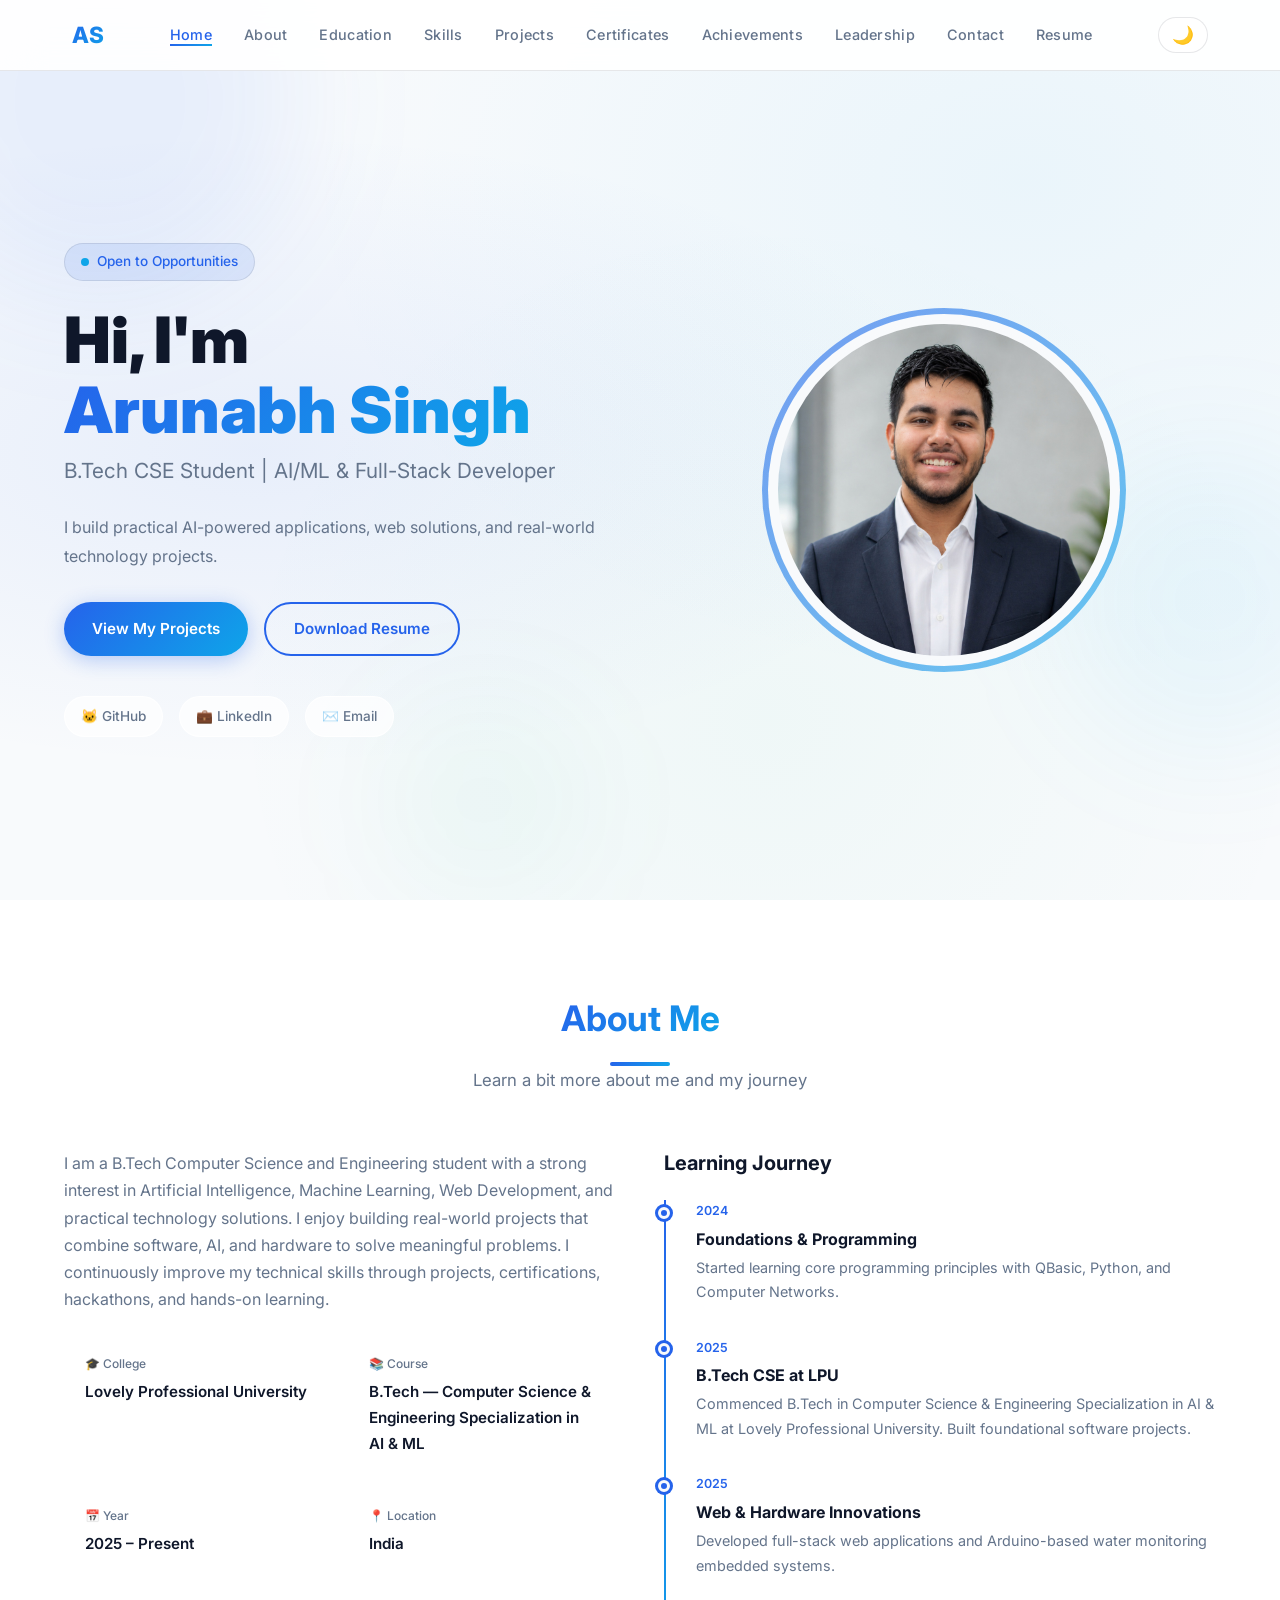
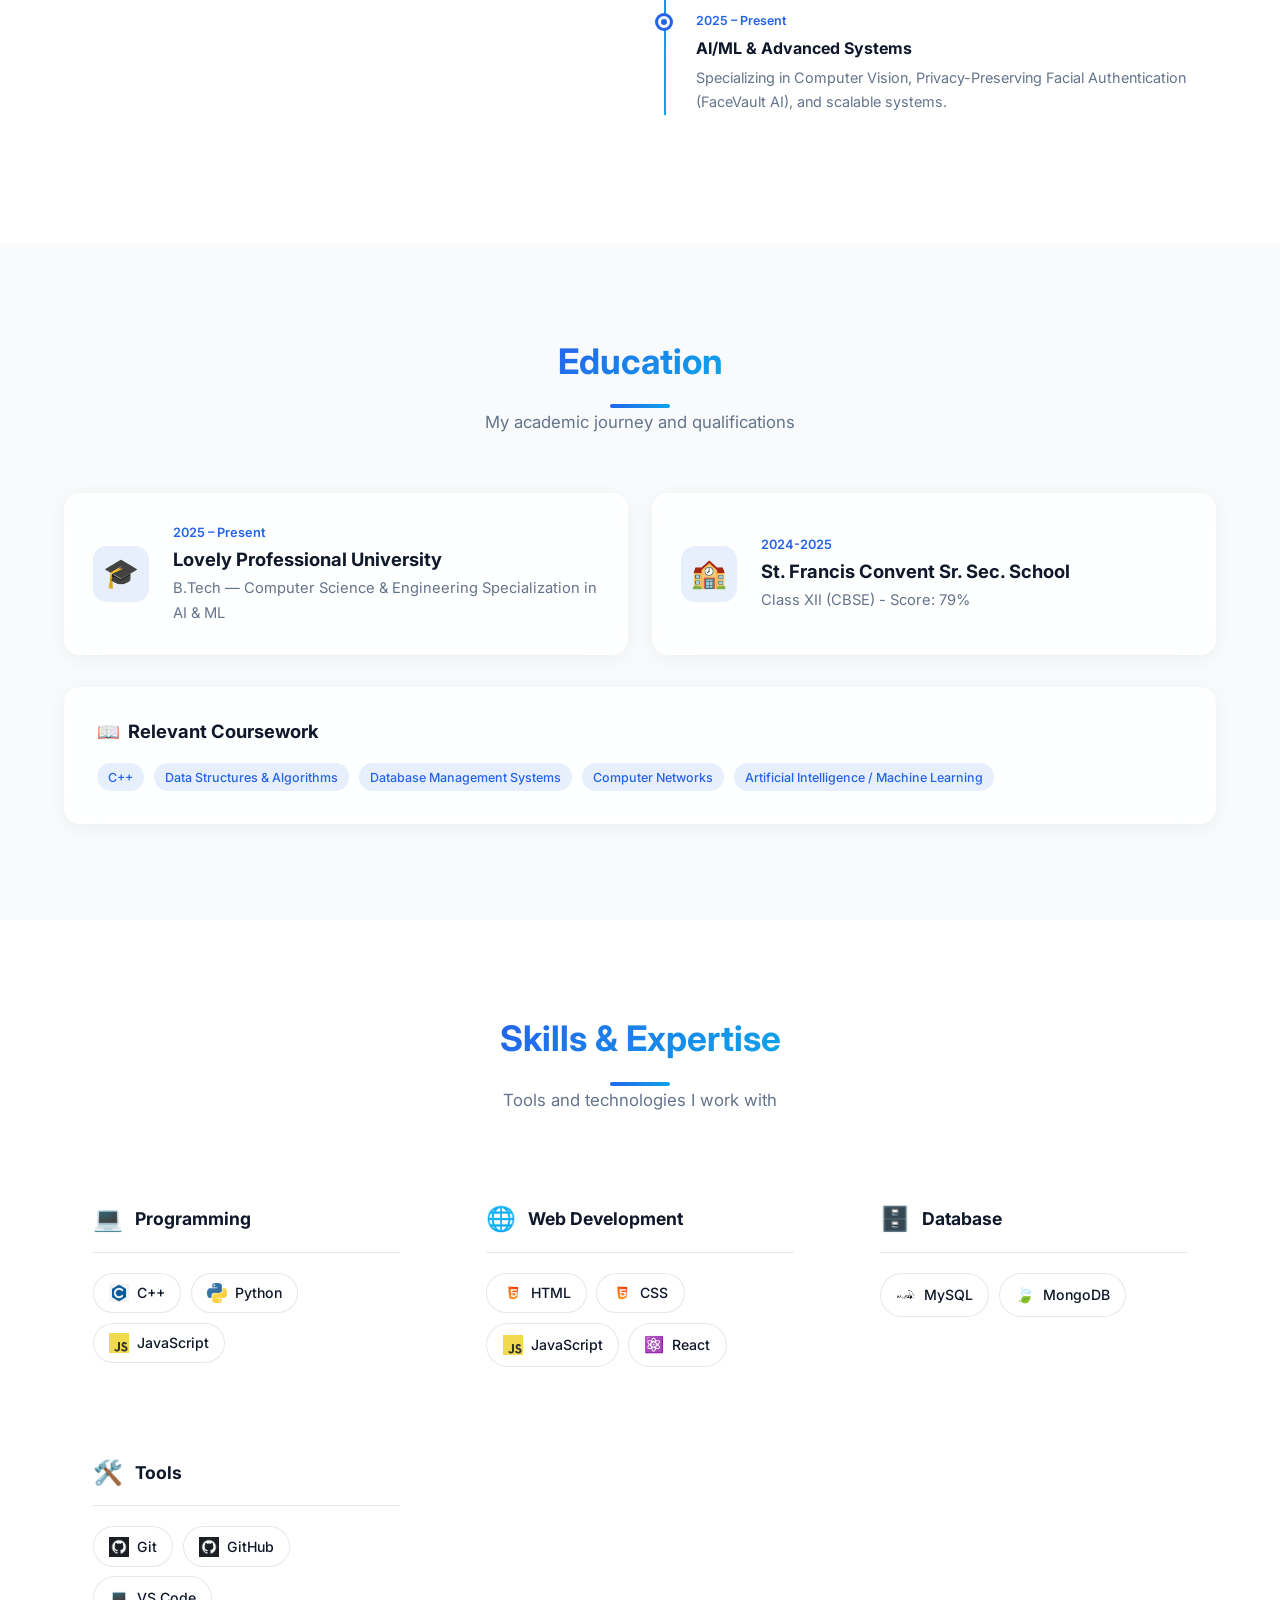
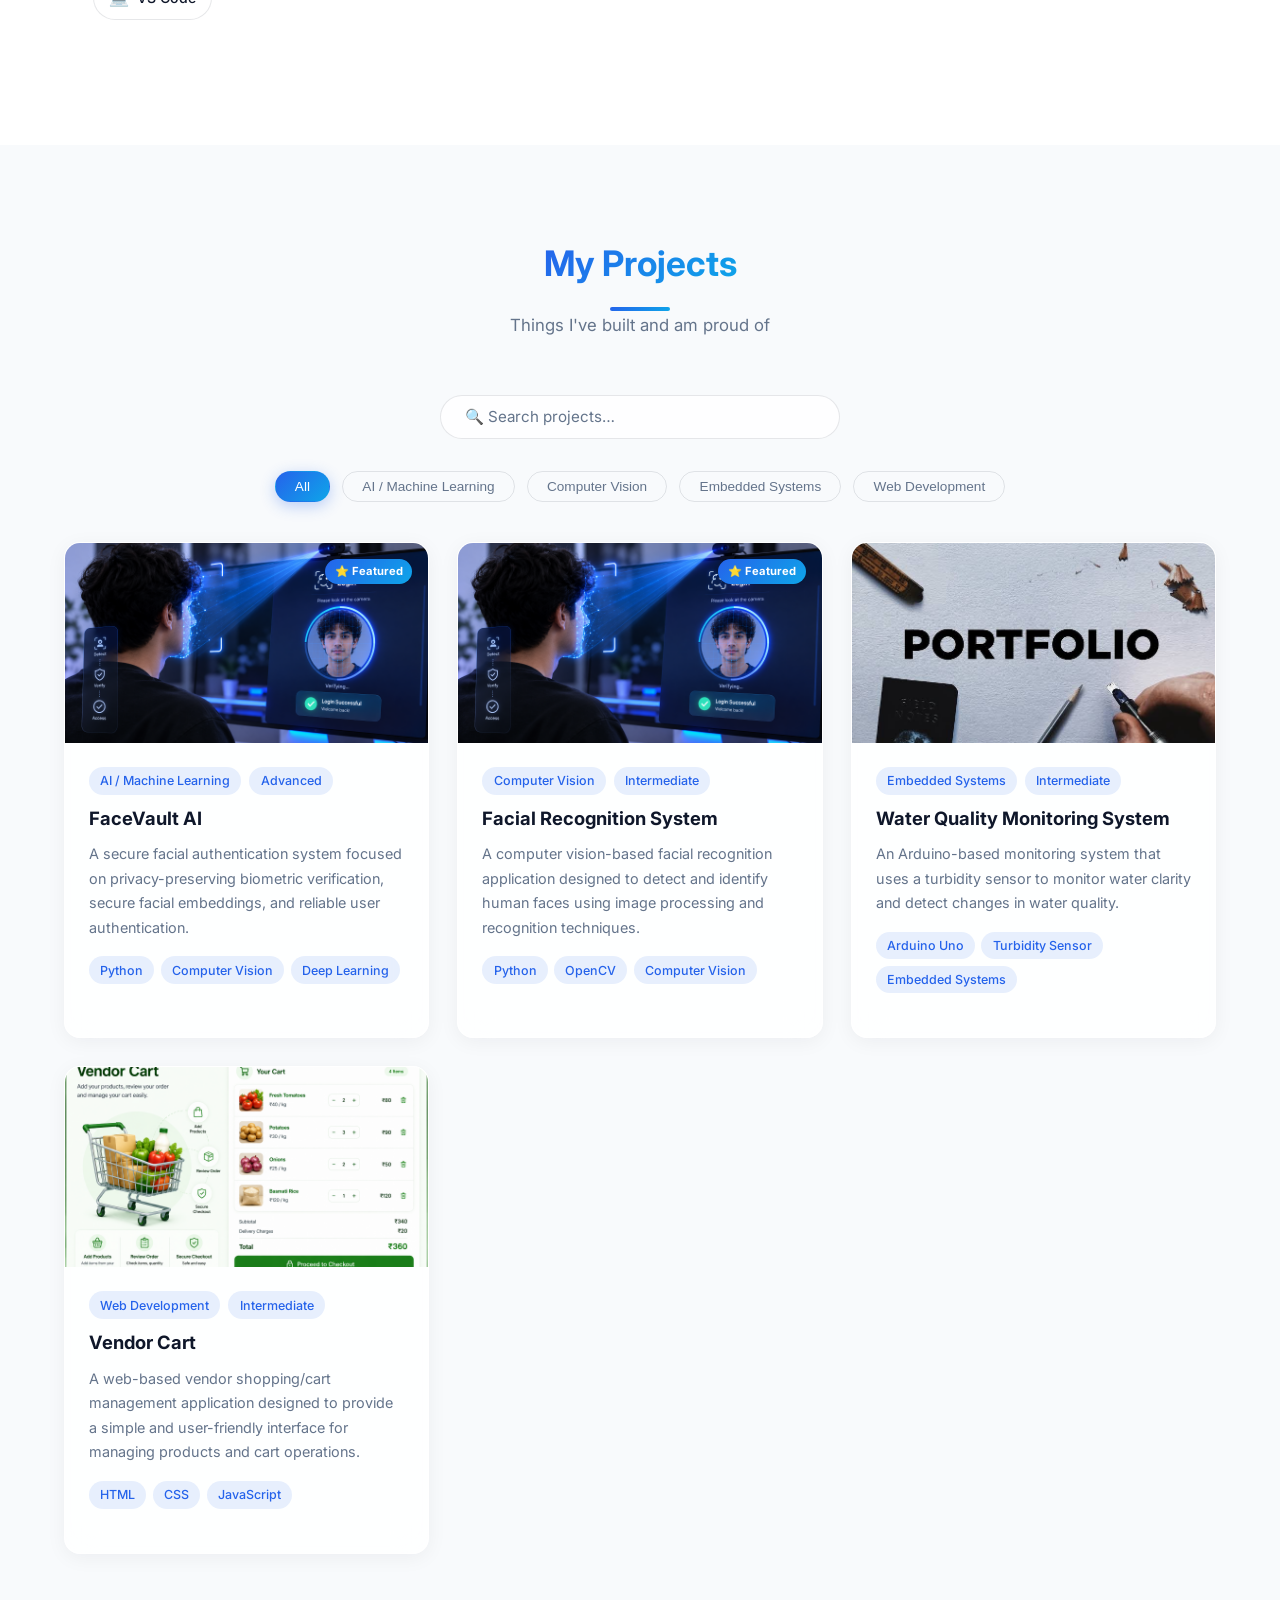
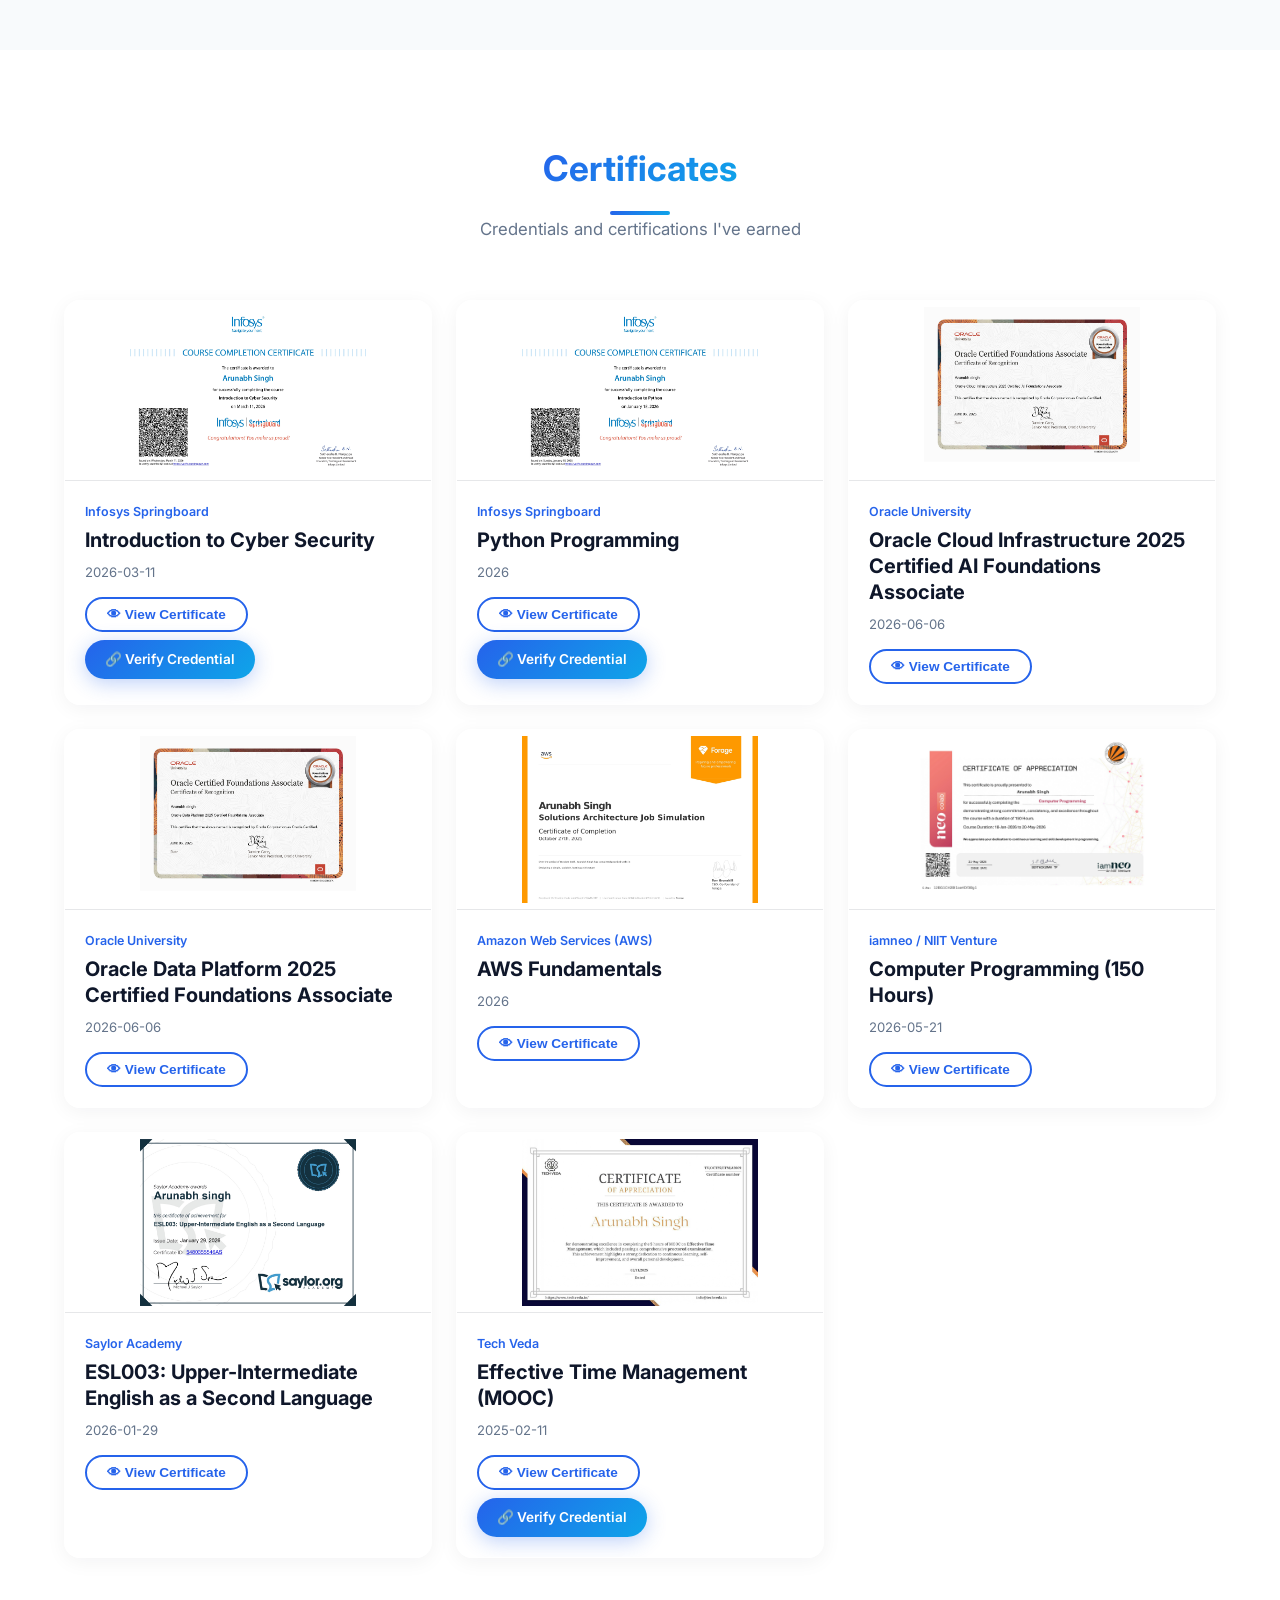
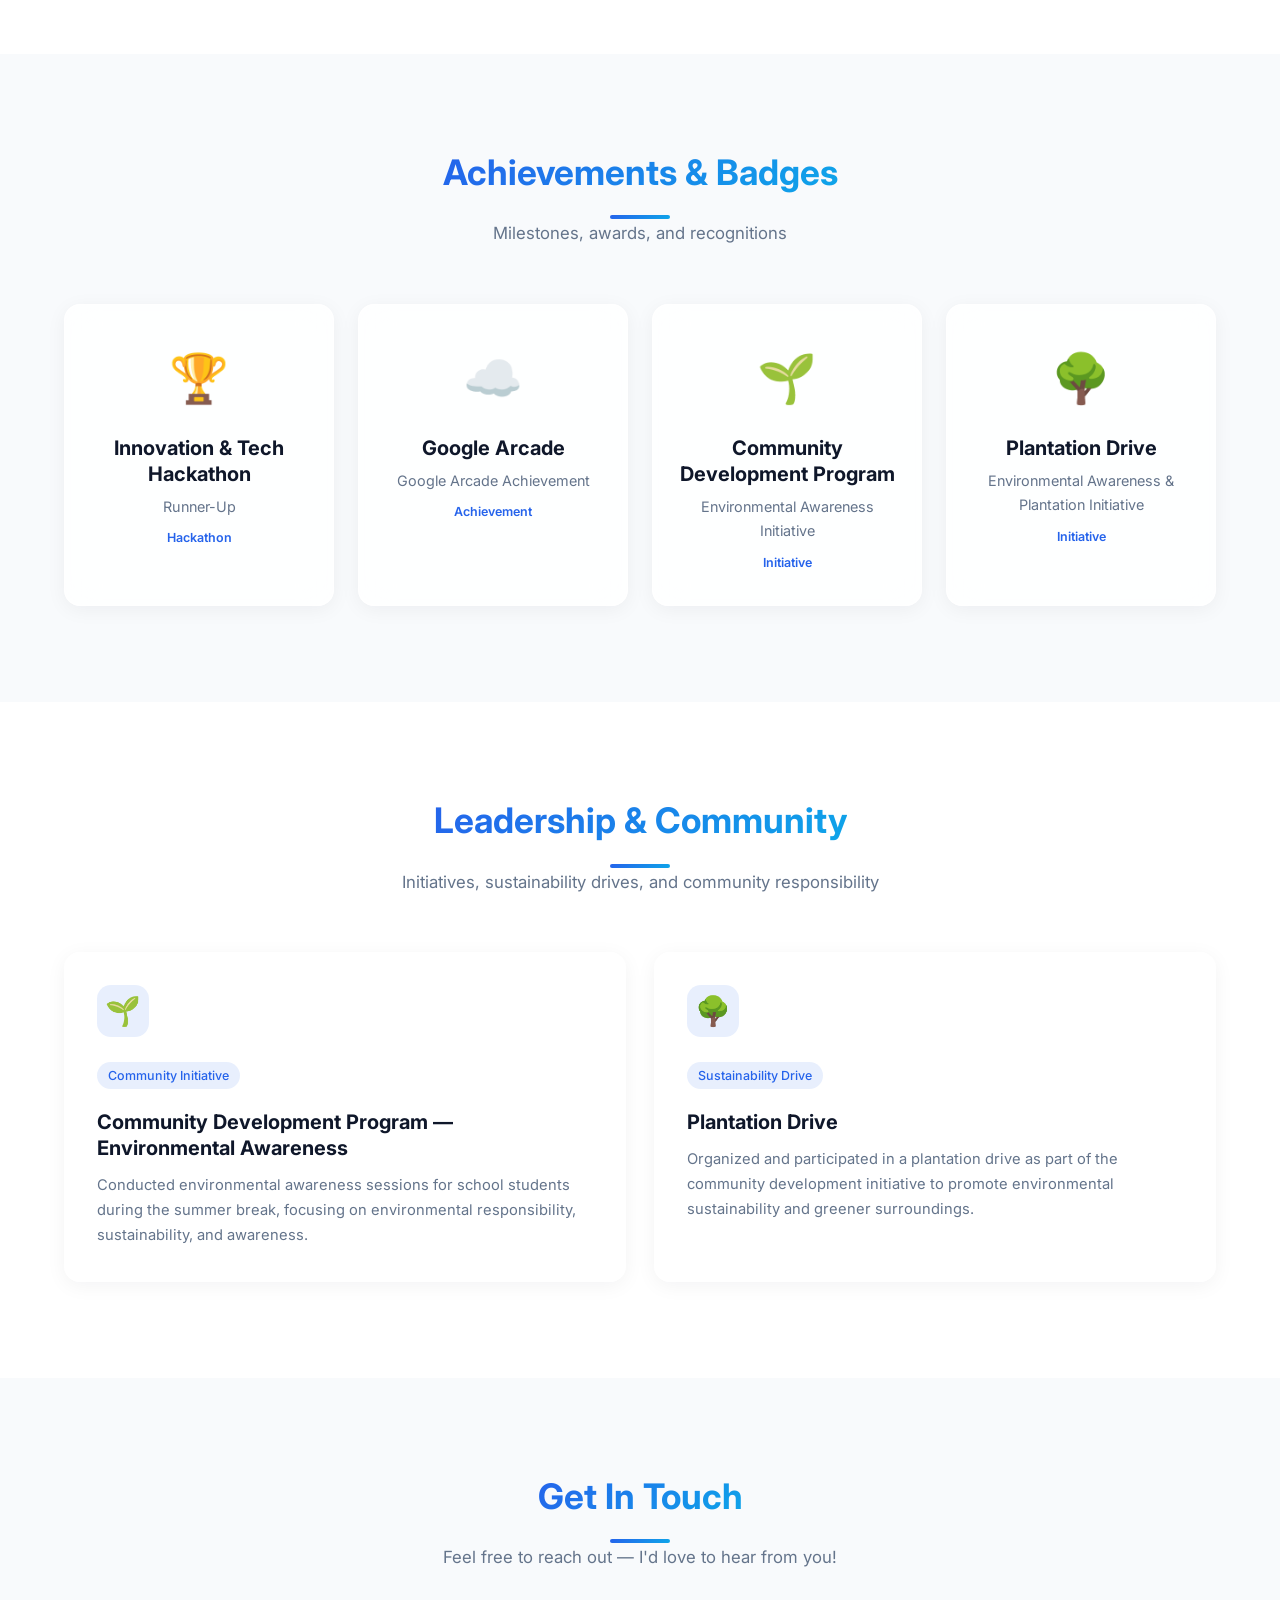
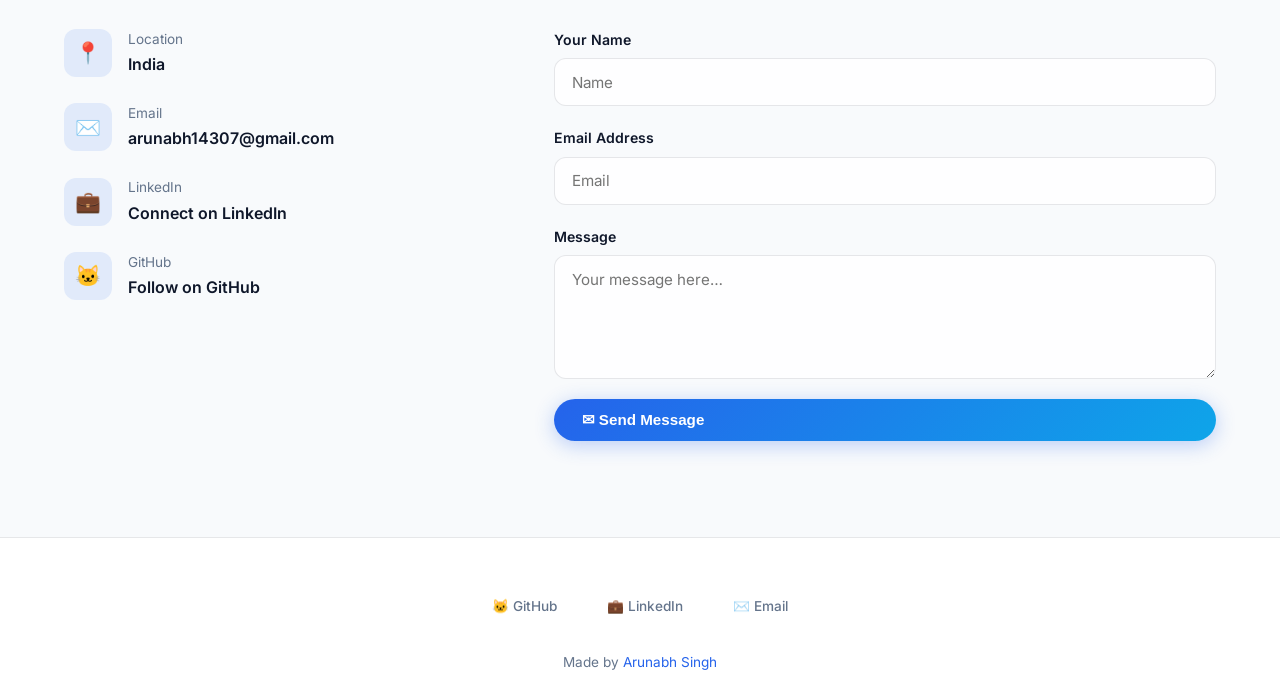
==== commit f2056380: "Update Class XII education card details" ====
--- a/templates/index.html
+++ b/templates/index.html
@@ -158,9 +158,9 @@
       <div class="card edu-card">
         <div class="edu-icon">🏫</div>
         <div class="edu-body">
-          <div class="edu-period">St. Francis Convent Sr. Sec. School</div>
-          <h3 class="edu-school">Class XII — CBSE</h3>
-          <div class="edu-degree">Score: 79%</div>
+          <div class="edu-period">2024-2025</div>
+          <h3 class="edu-school">St. Francis Convent Sr. Sec. School</h3>
+          <div class="edu-degree">Class XII (CBSE) - Score: 79%</div>
         </div>
       </div>
     </div>
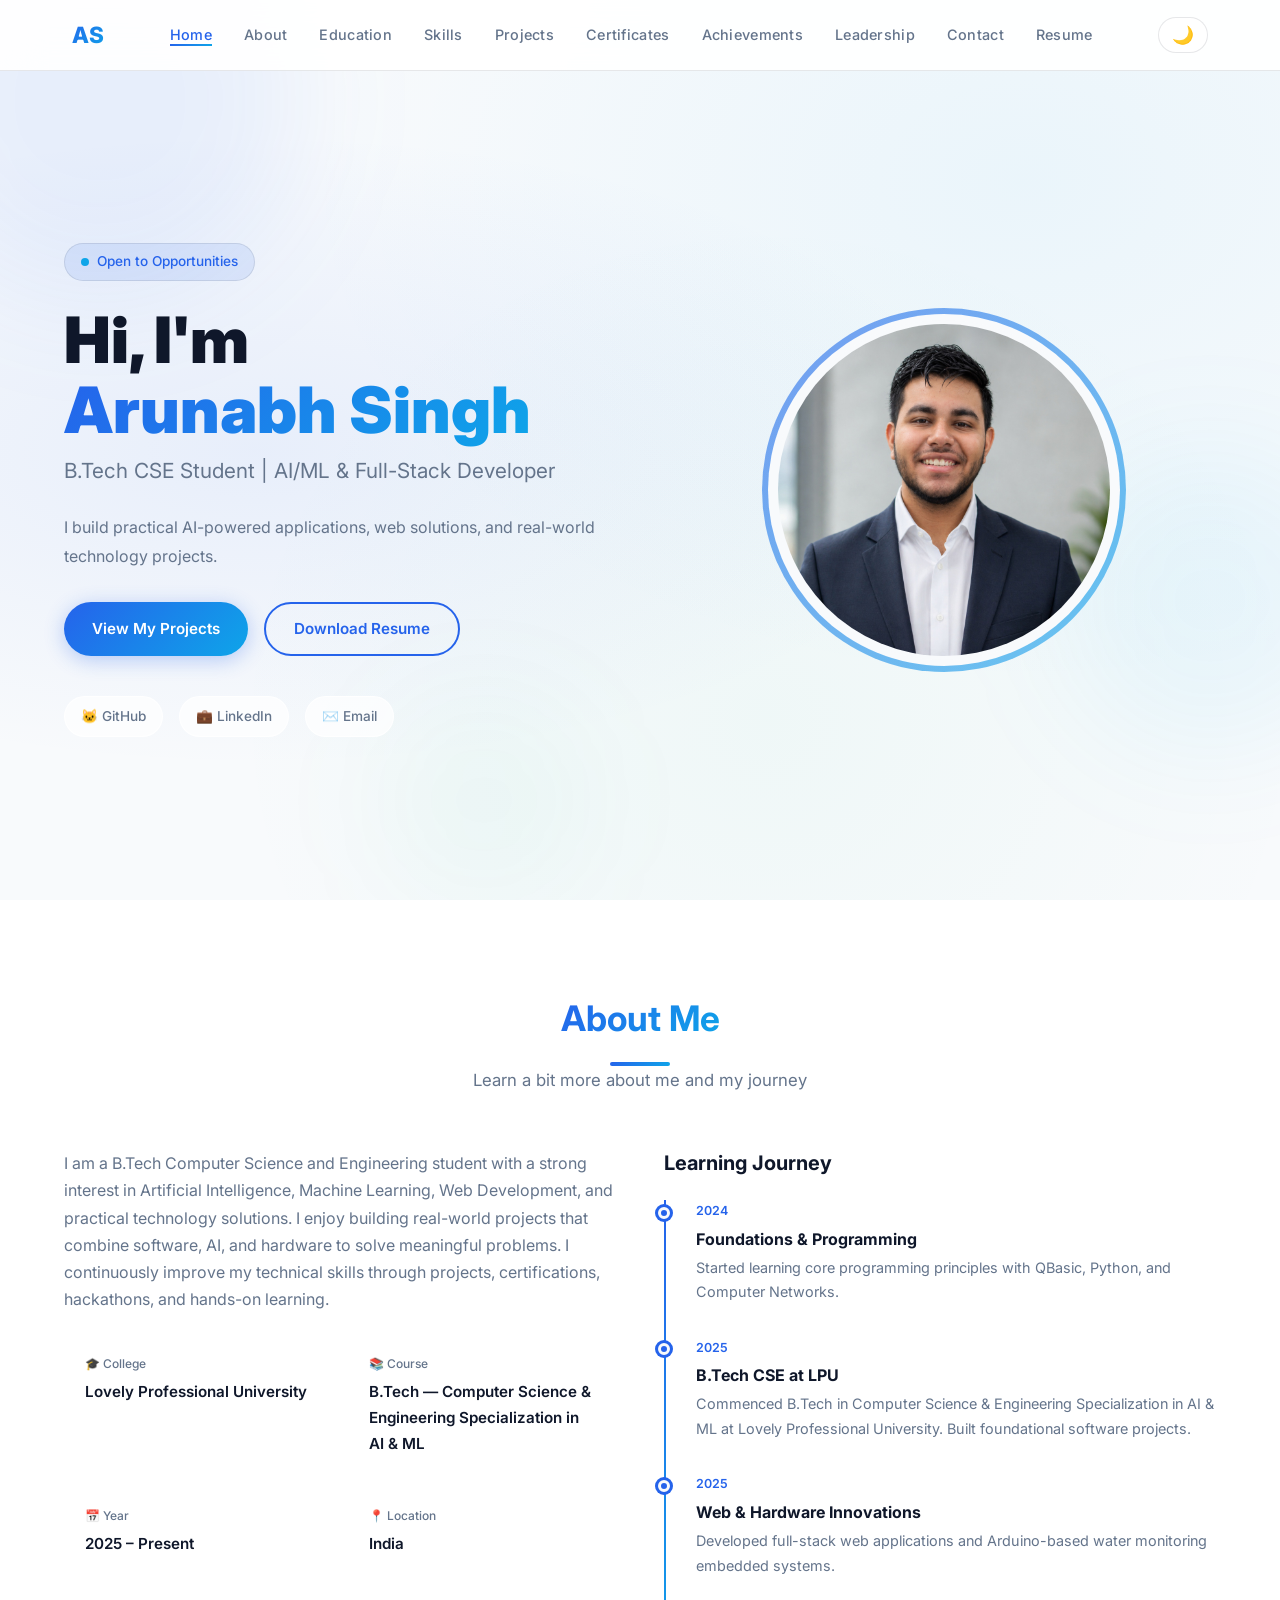
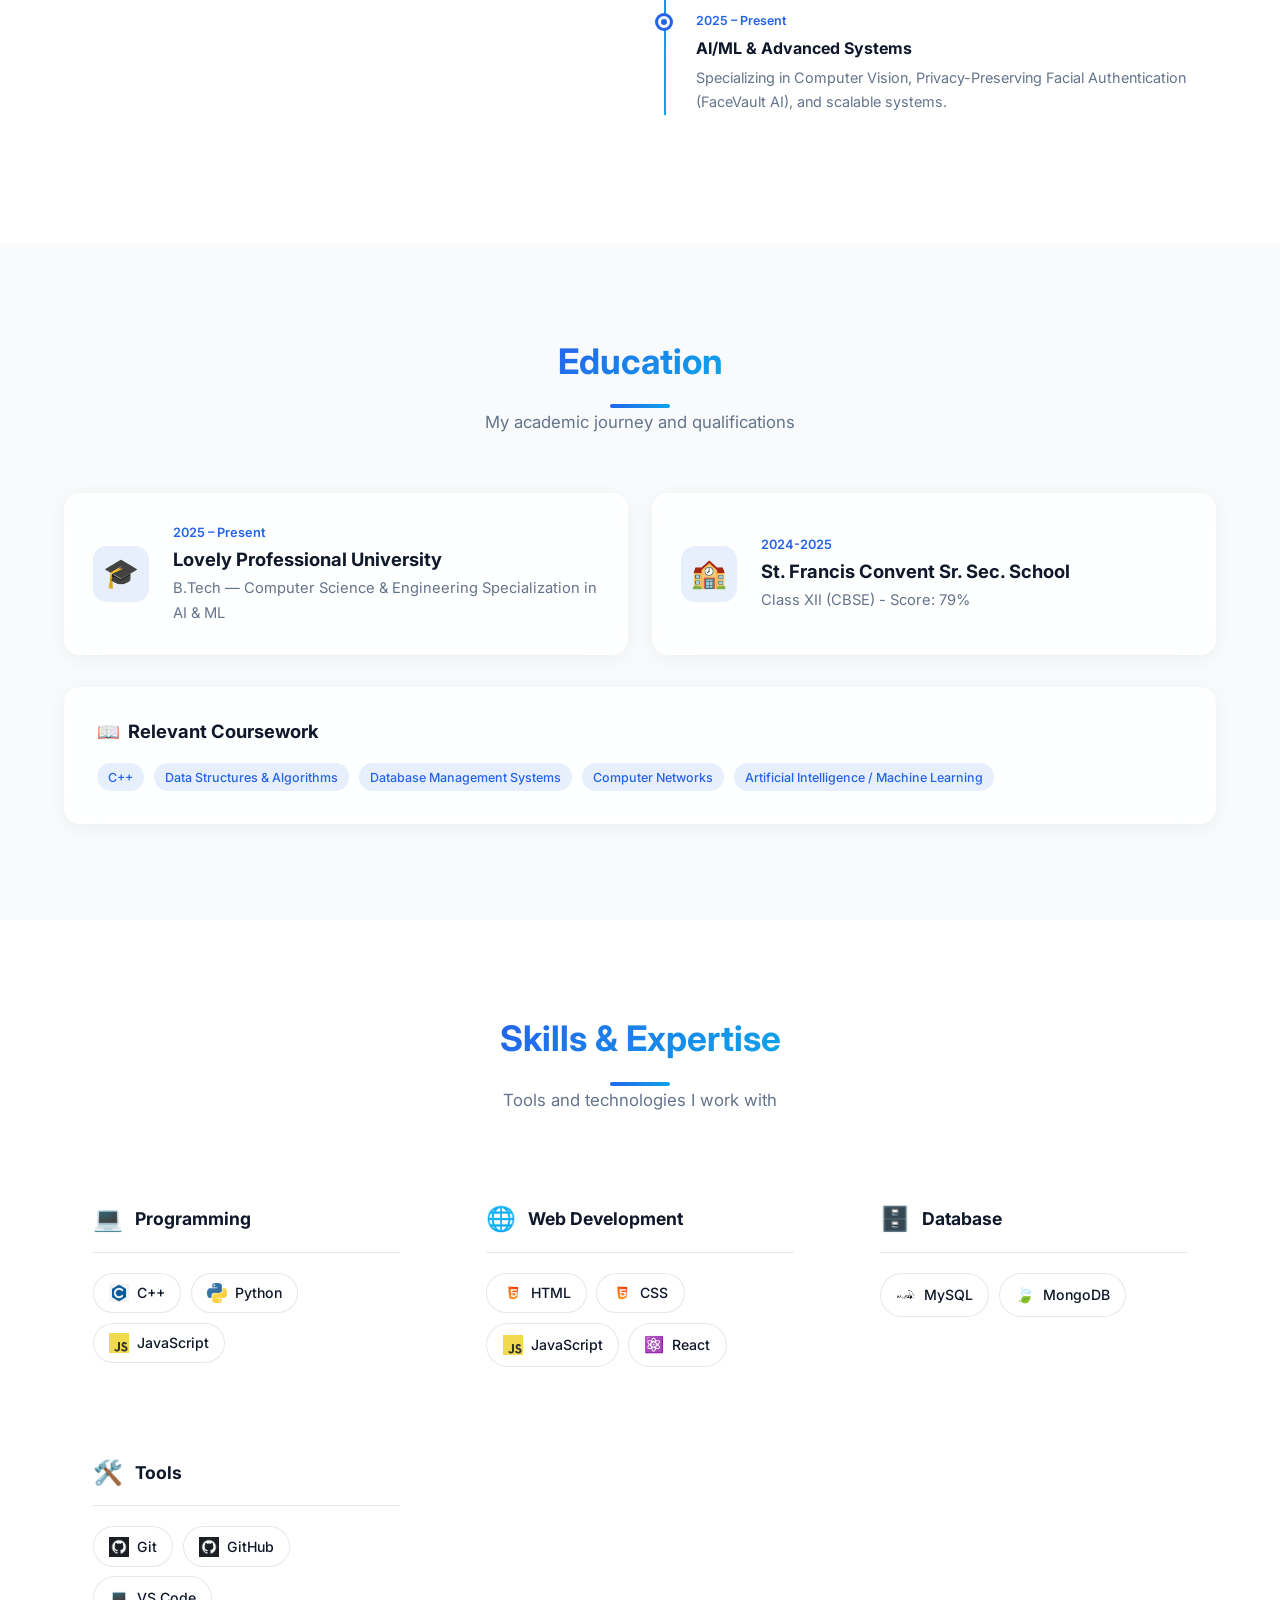
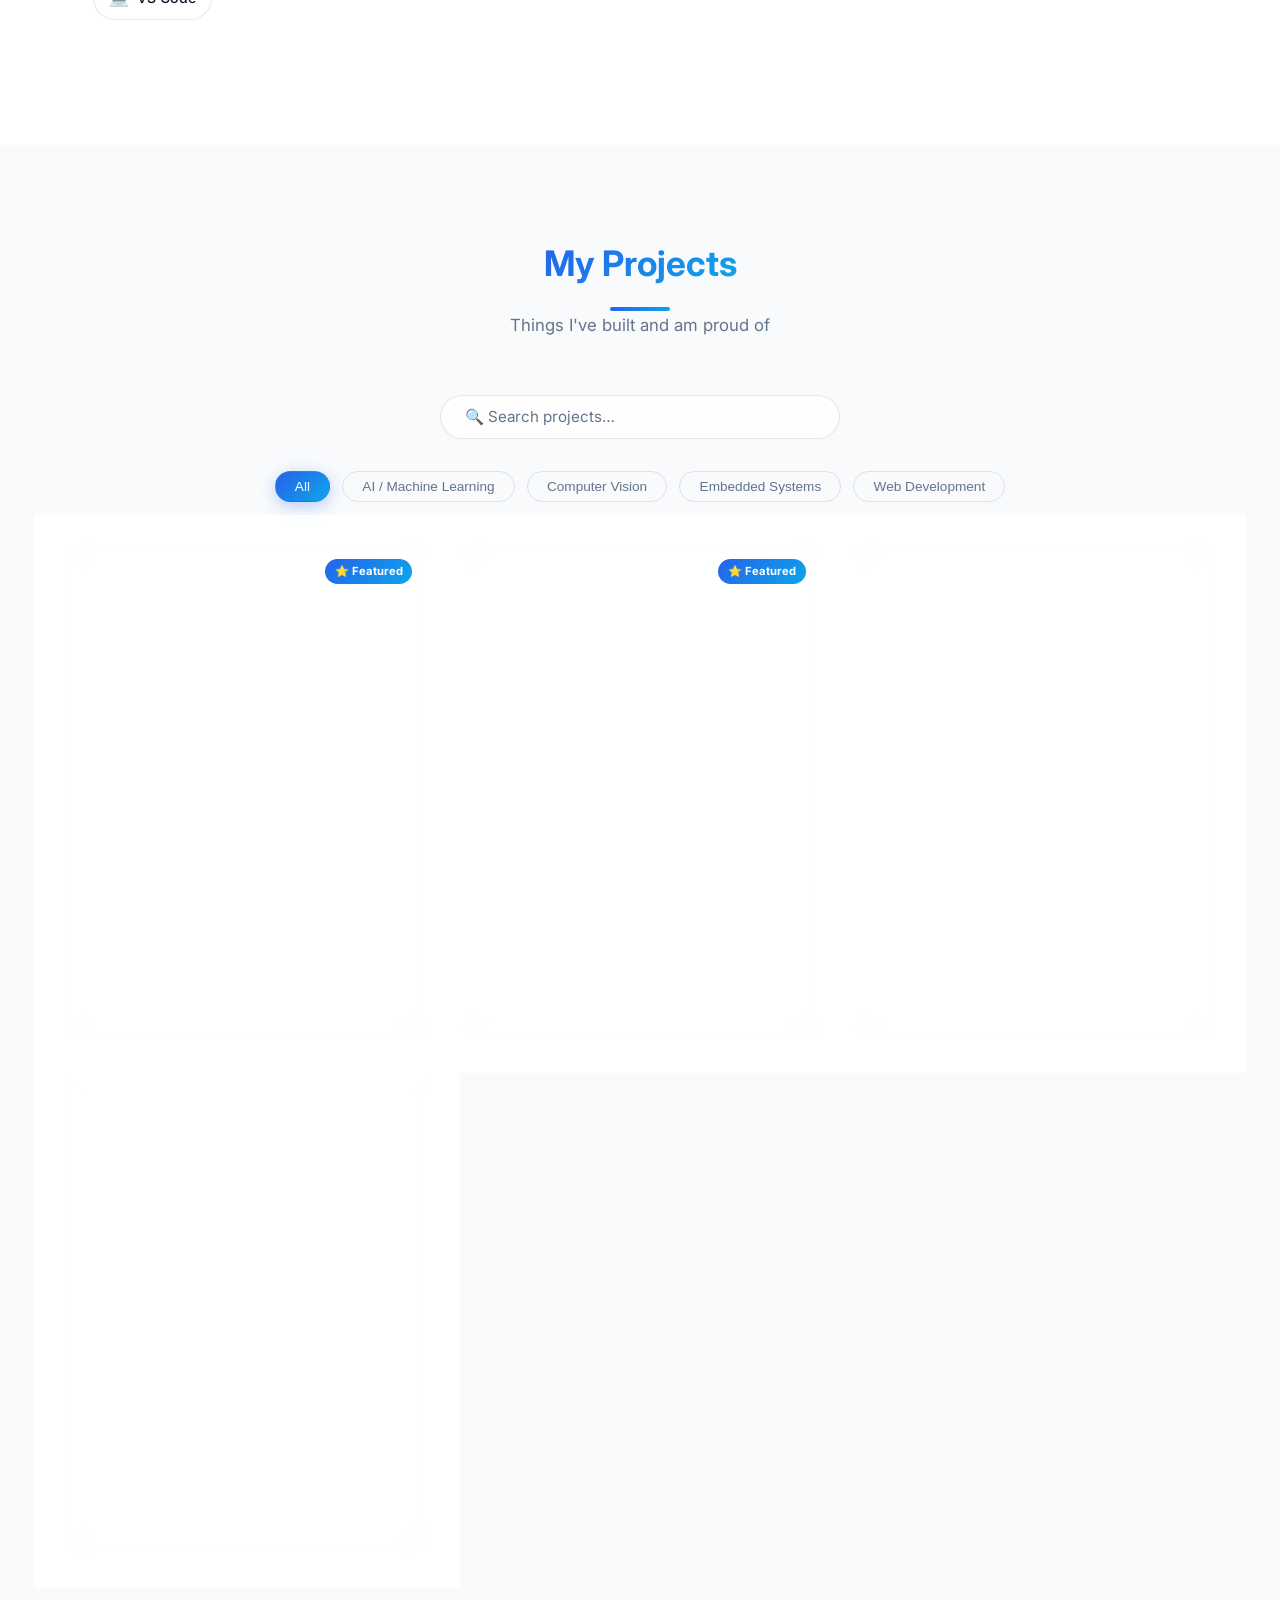
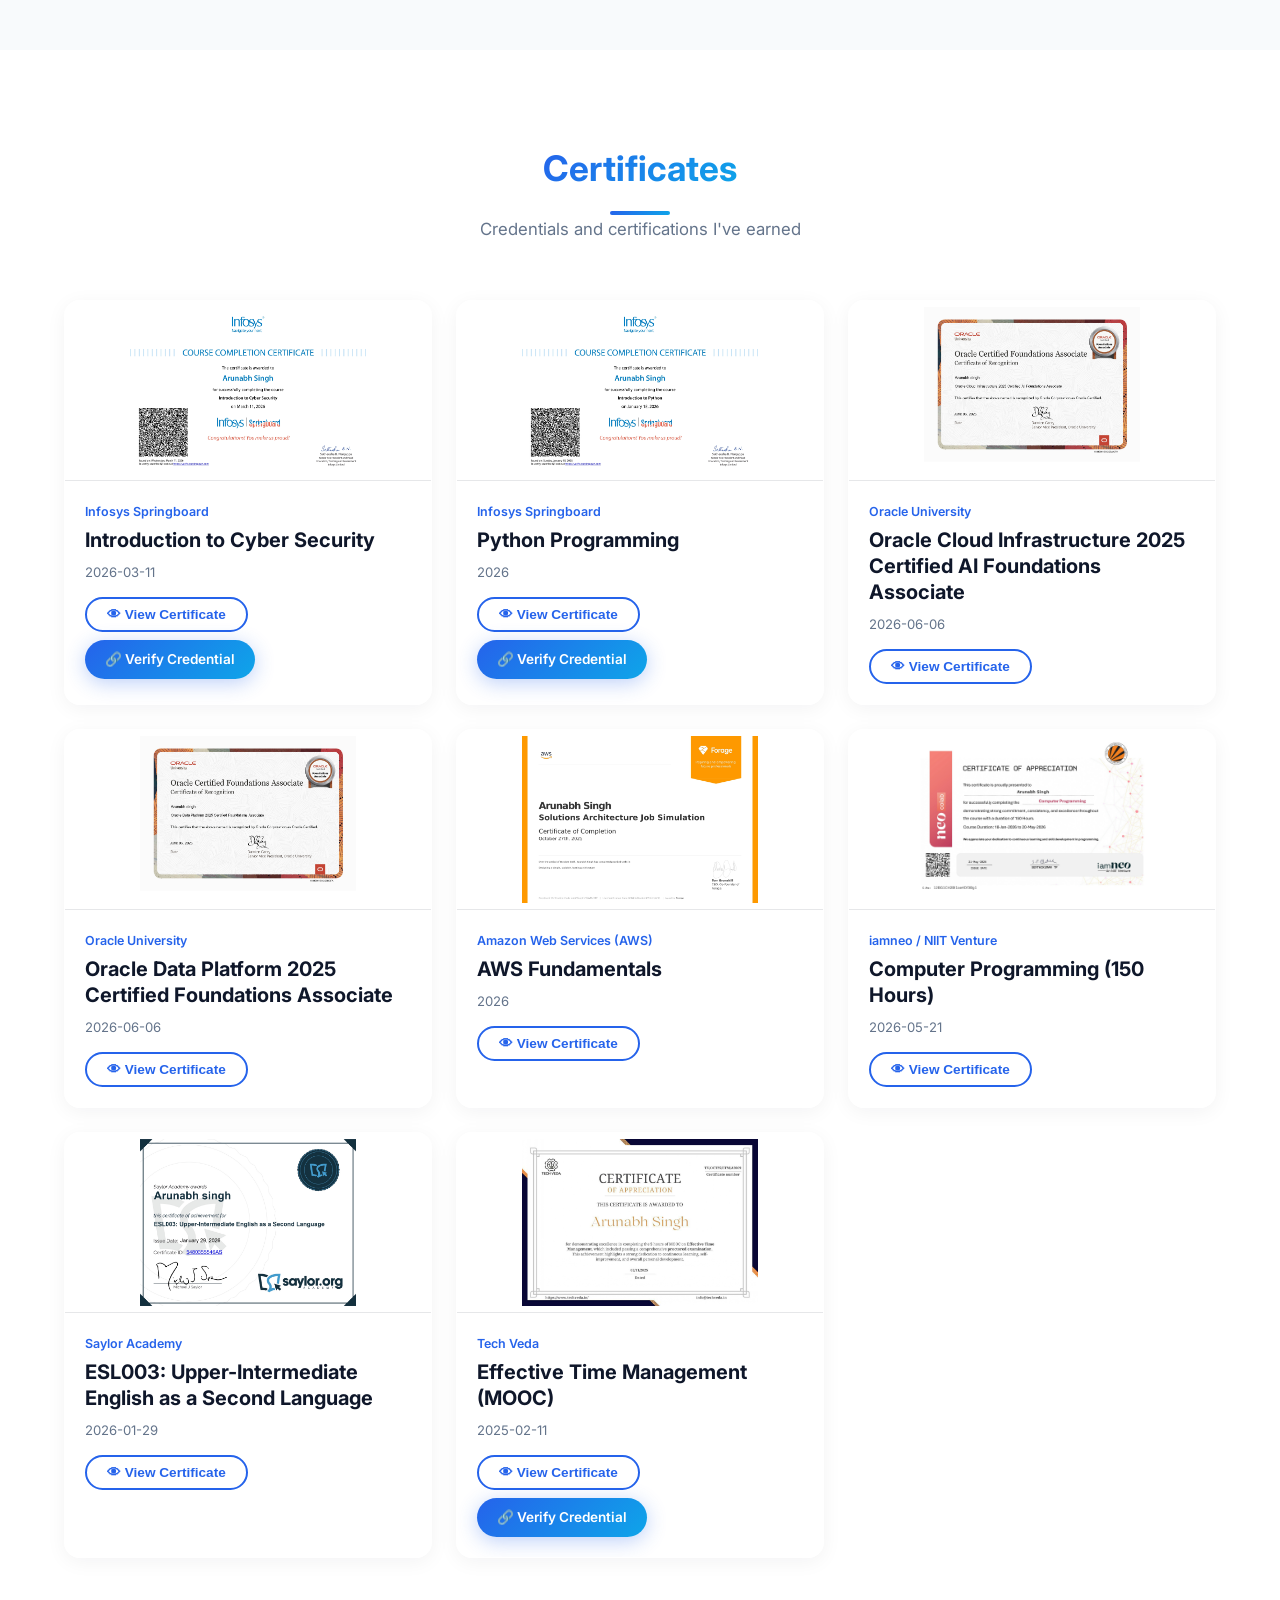
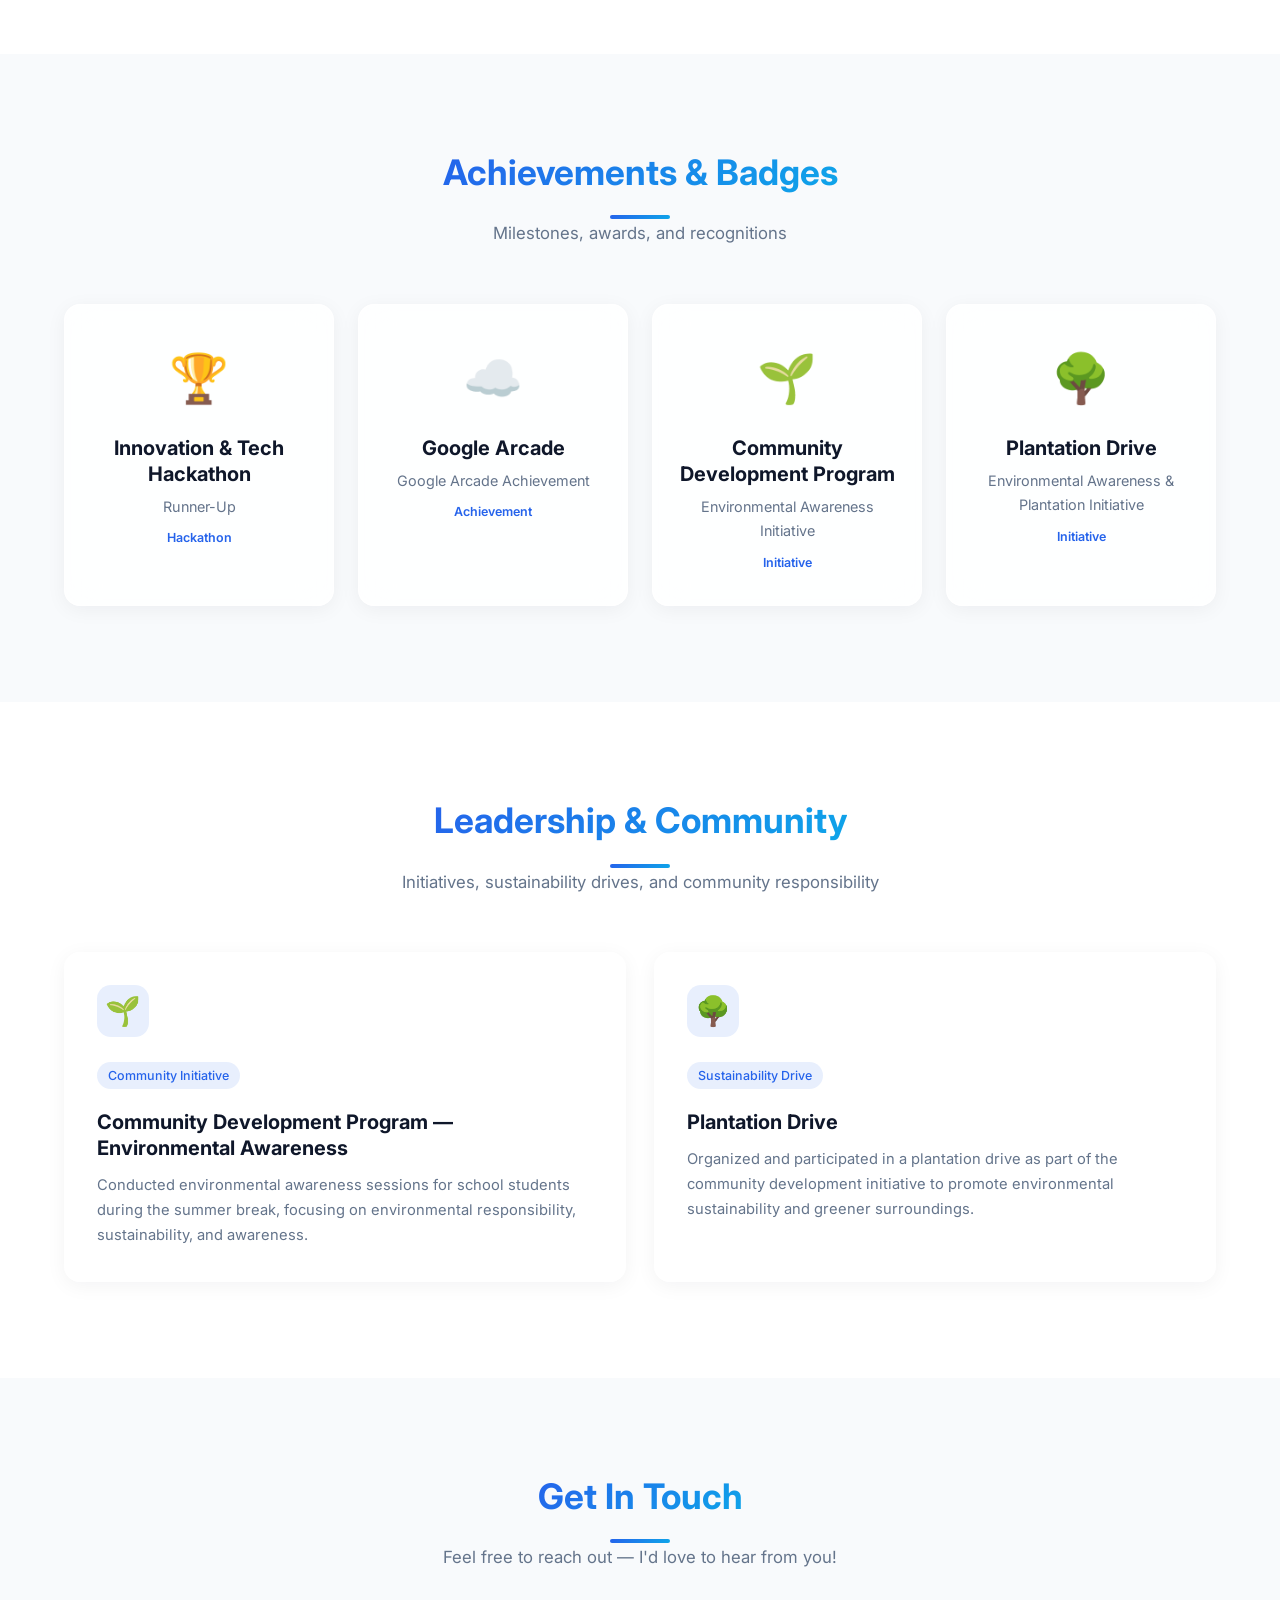
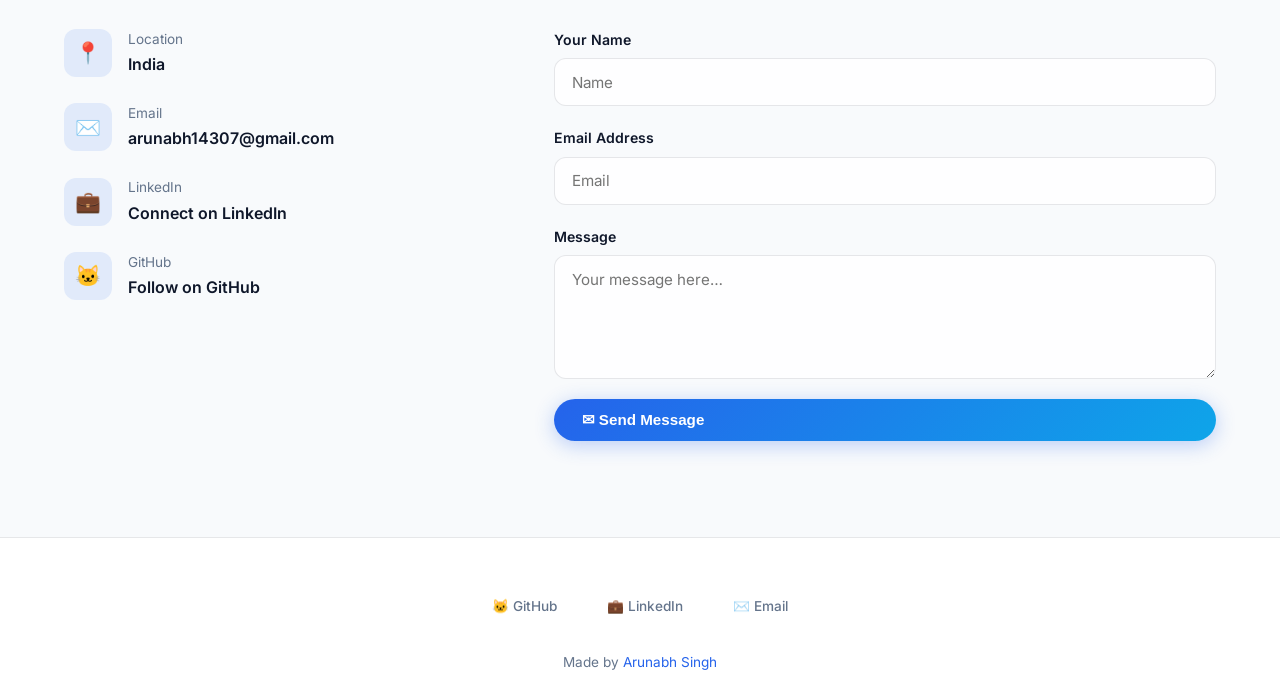
==== commit 79228e8a: "Replace project image for Water Quality Monitoring System" ====
--- a/templates/index.html
+++ b/templates/index.html
@@ -311,7 +311,7 @@
 
       <!-- Project 3 -->
       <div class="project-card-wrapper card" data-aos="fade-up" data-category="Embedded Systems" data-tech="Arduino Uno, Turbidity Sensor, Embedded Systems">
-        <img src="/static/uploads/project/port.jpg" class="project-img" alt="Water Quality Monitoring System" loading="lazy" />
+        <img src="/static/uploads/project/Water-Quality-Monitoring-ESP32-780x439.jpg" class="project-img" alt="Water Quality Monitoring System" loading="lazy" />
         <div class="project-body">
           <div class="project-meta">
             <span class="tag">Embedded Systems</span>
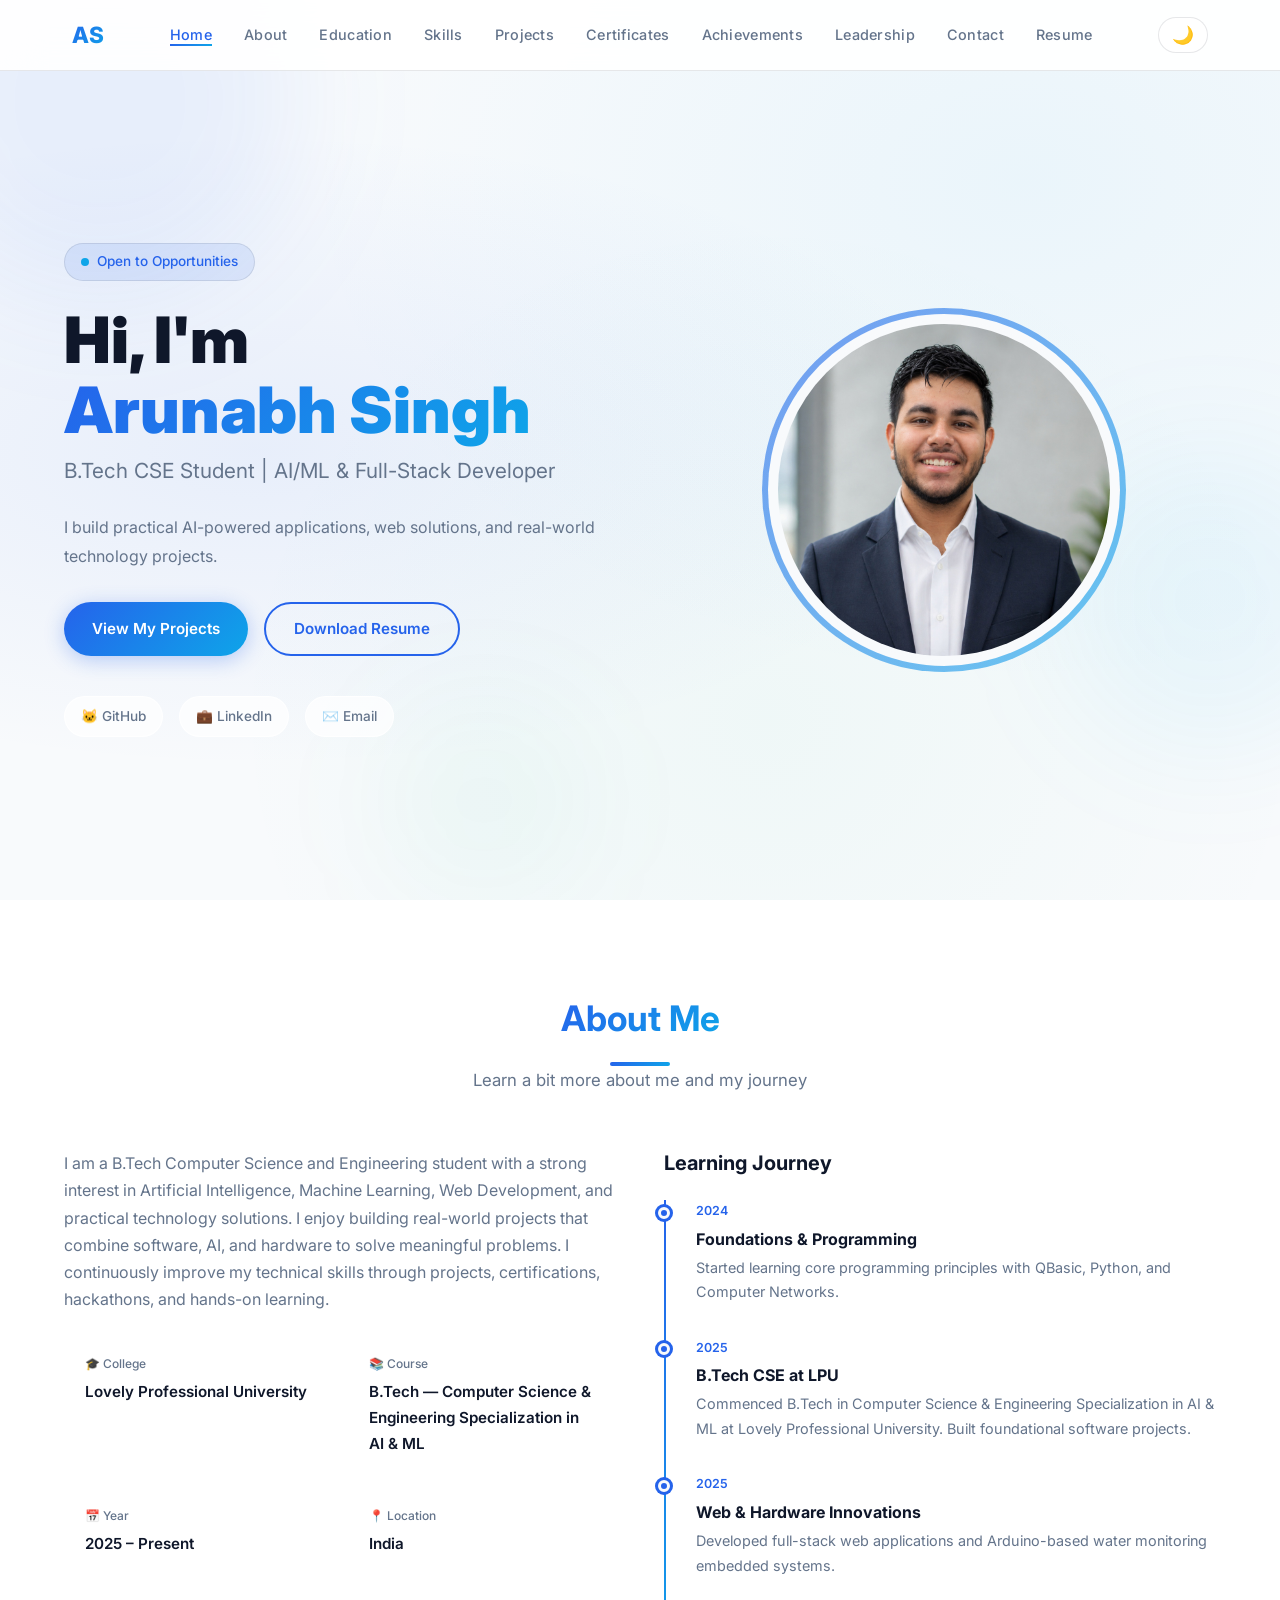
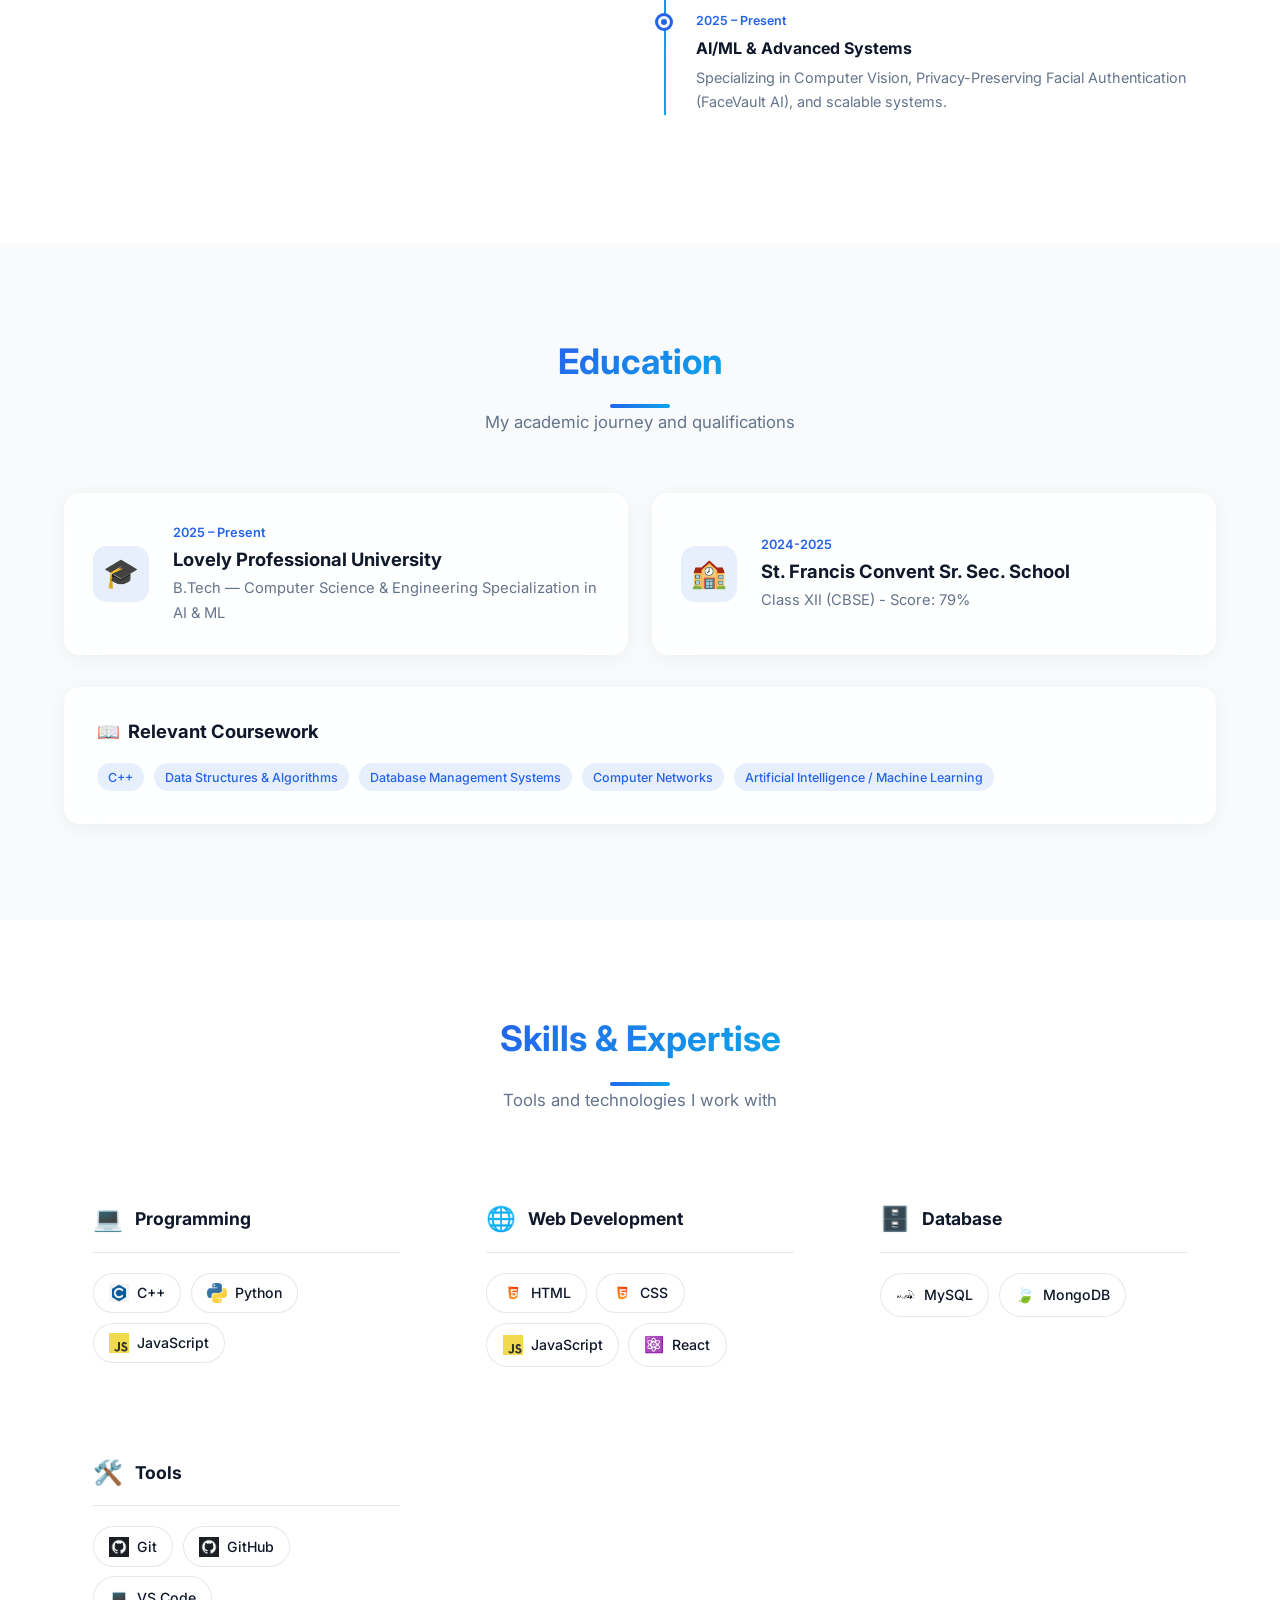
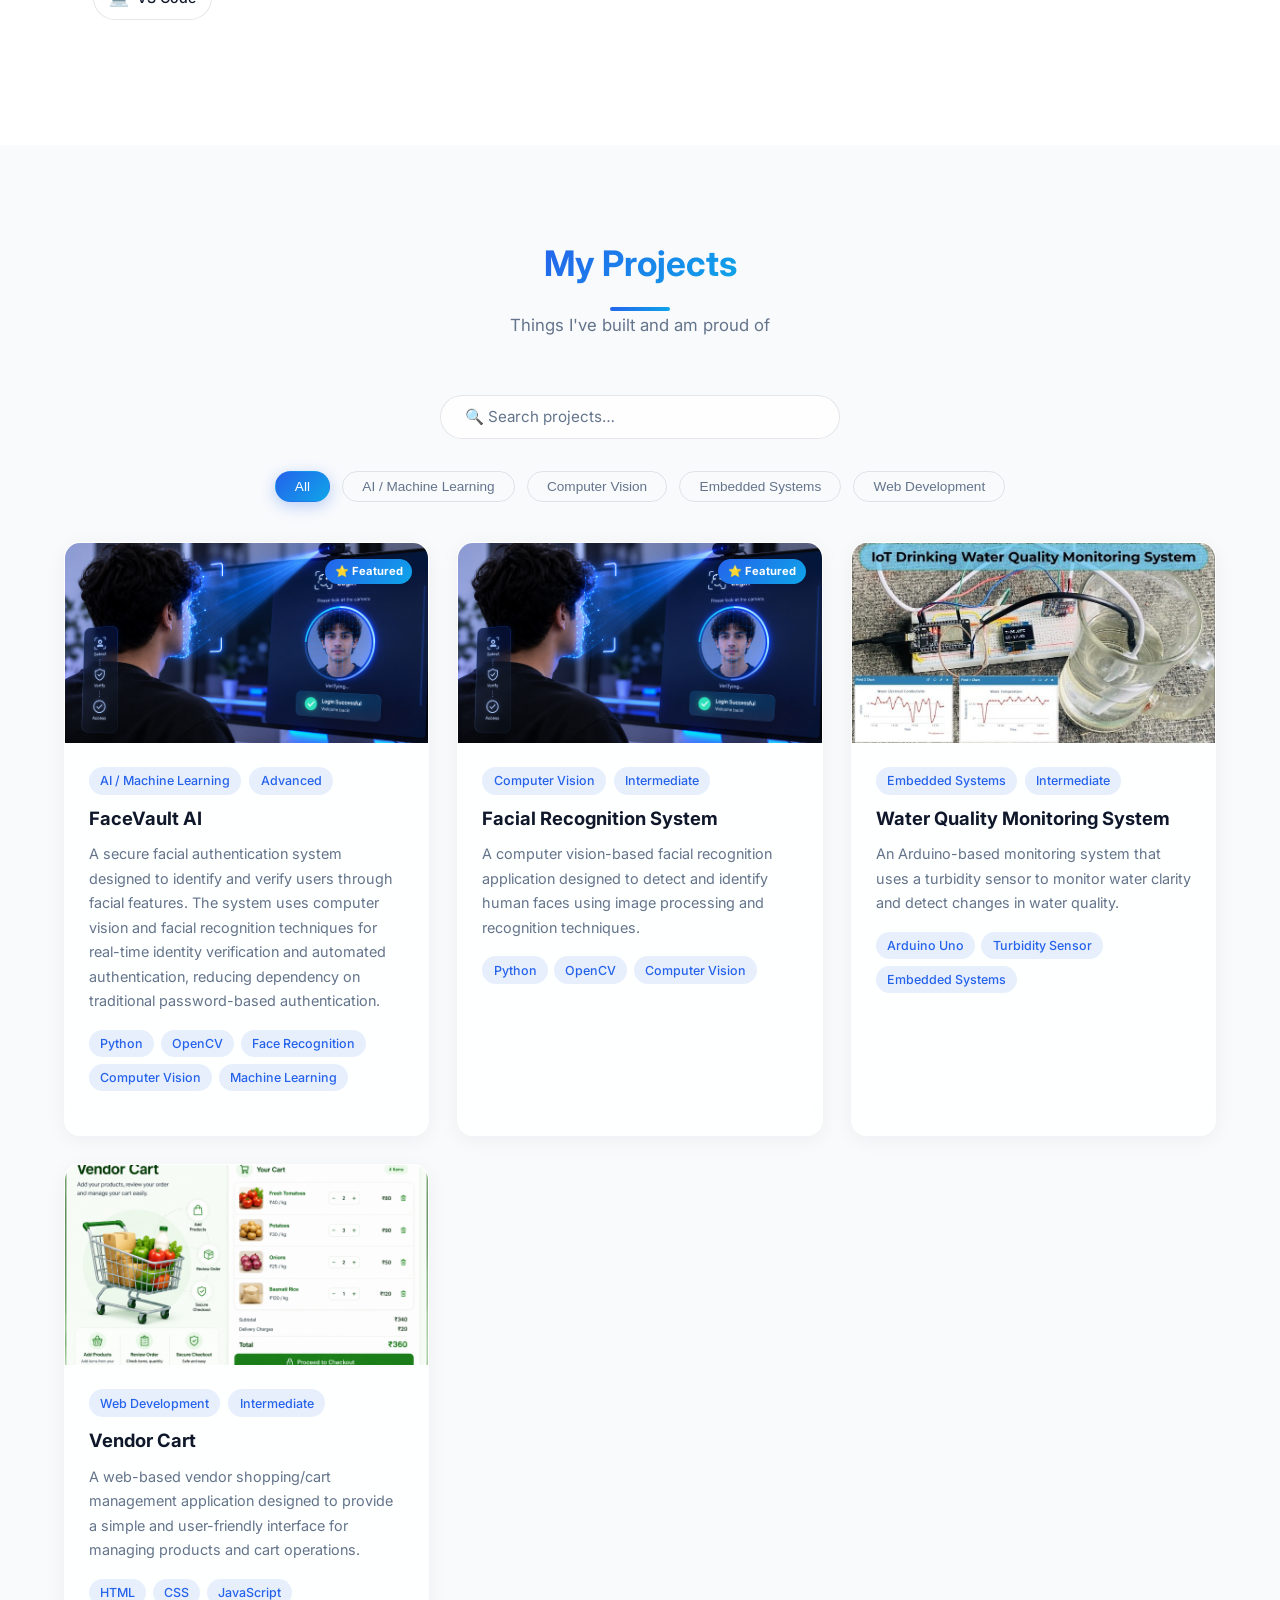
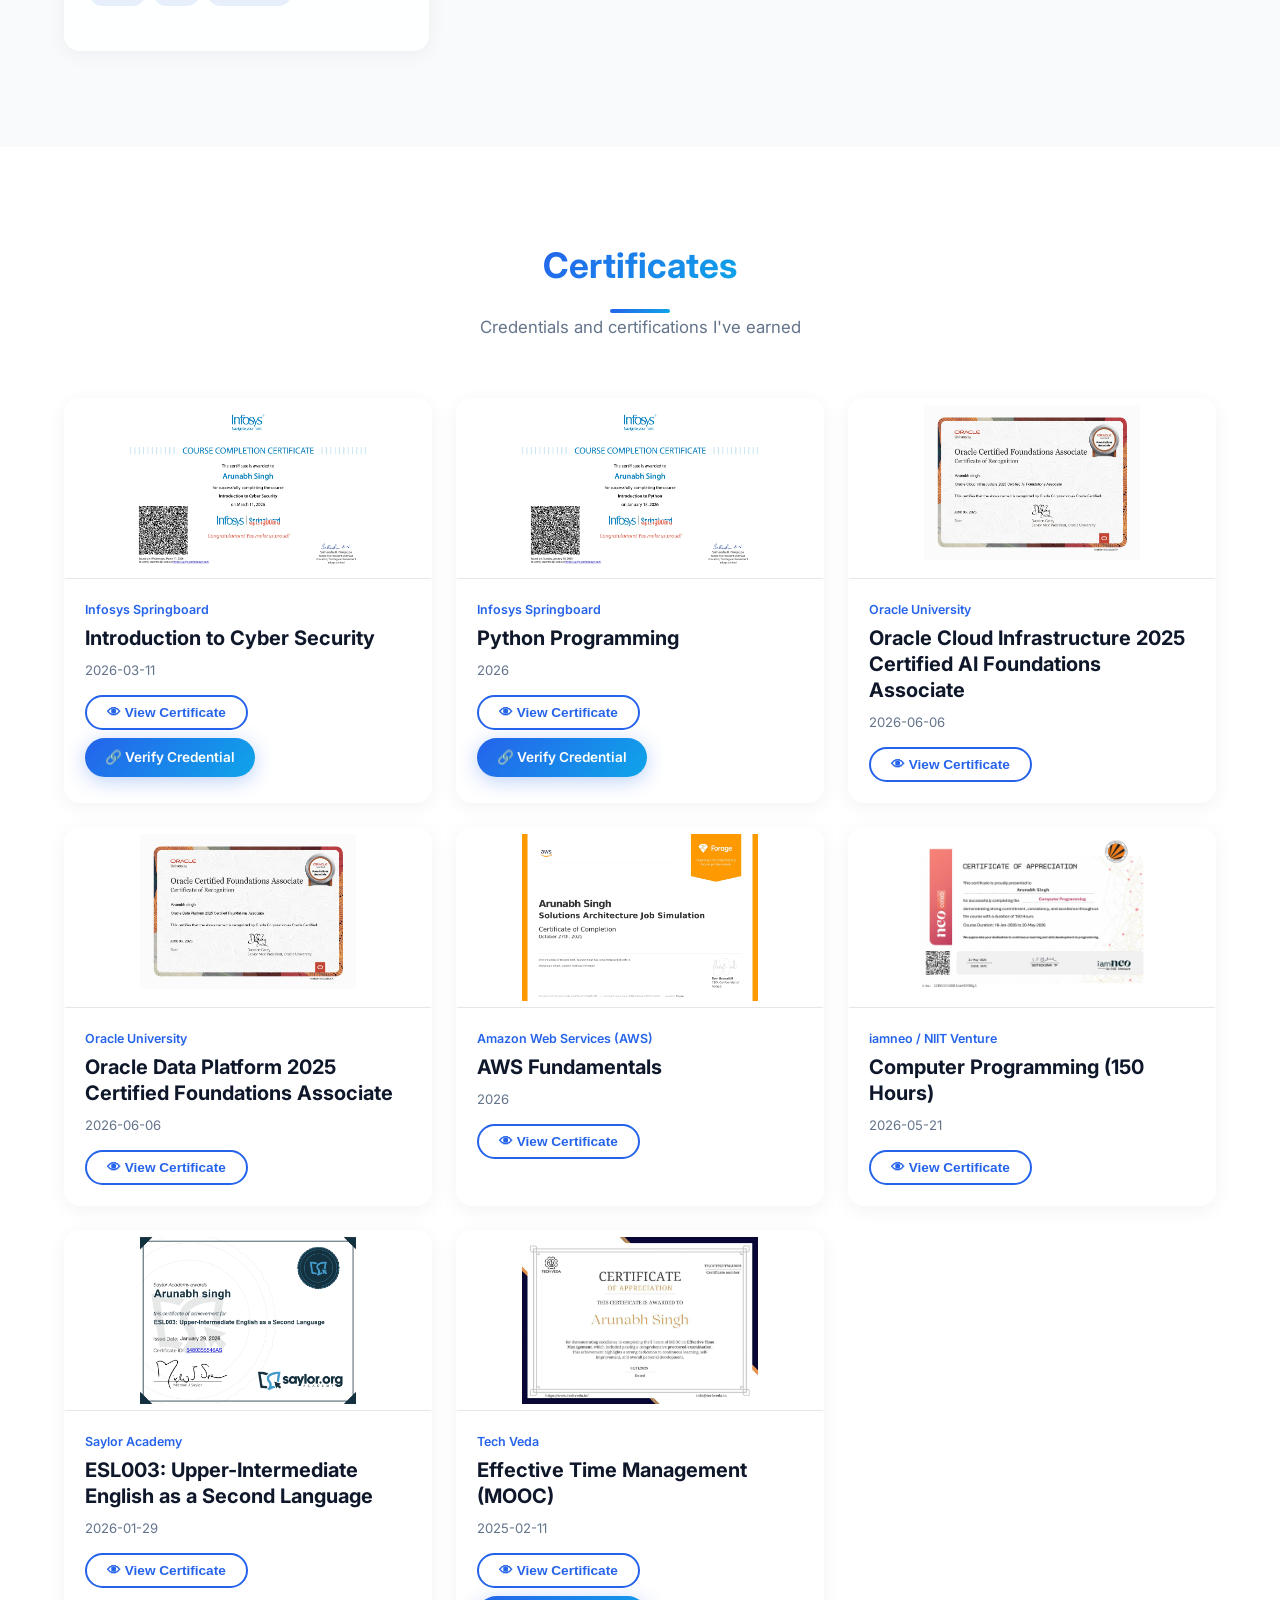
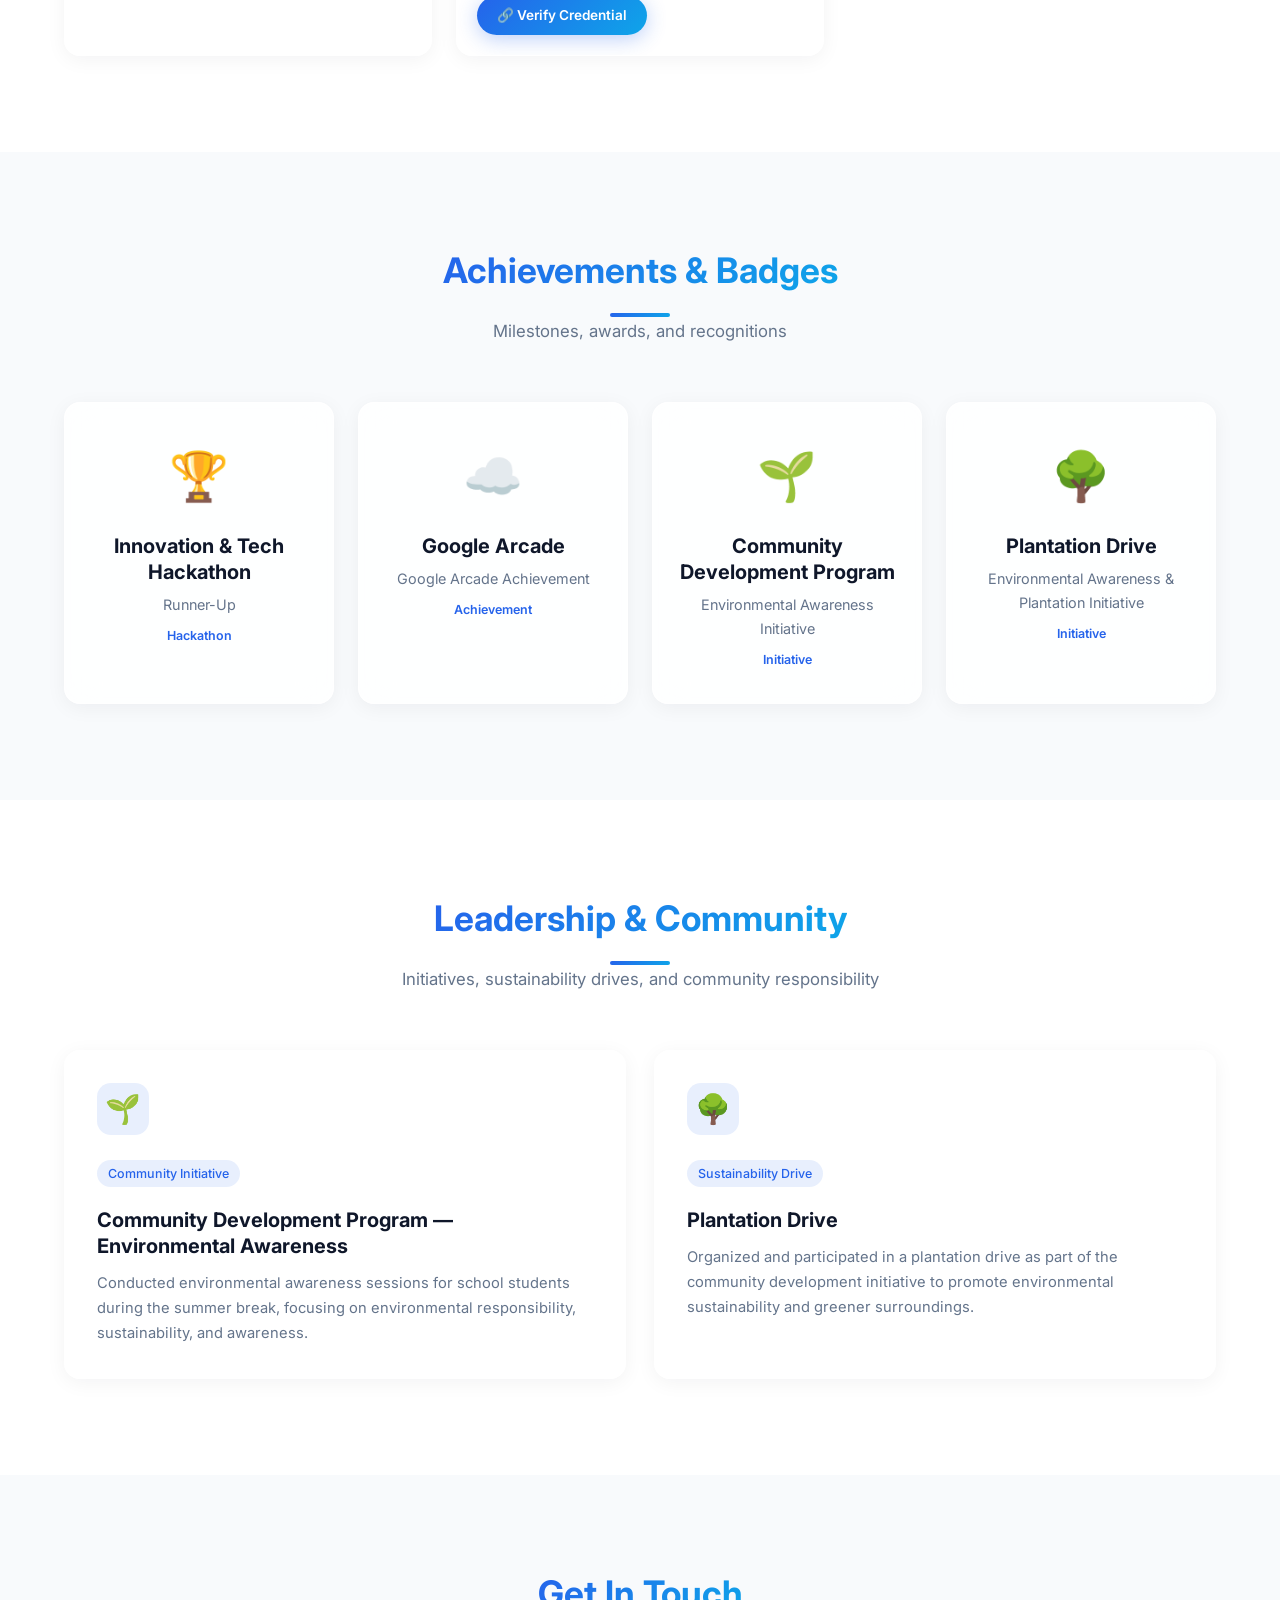
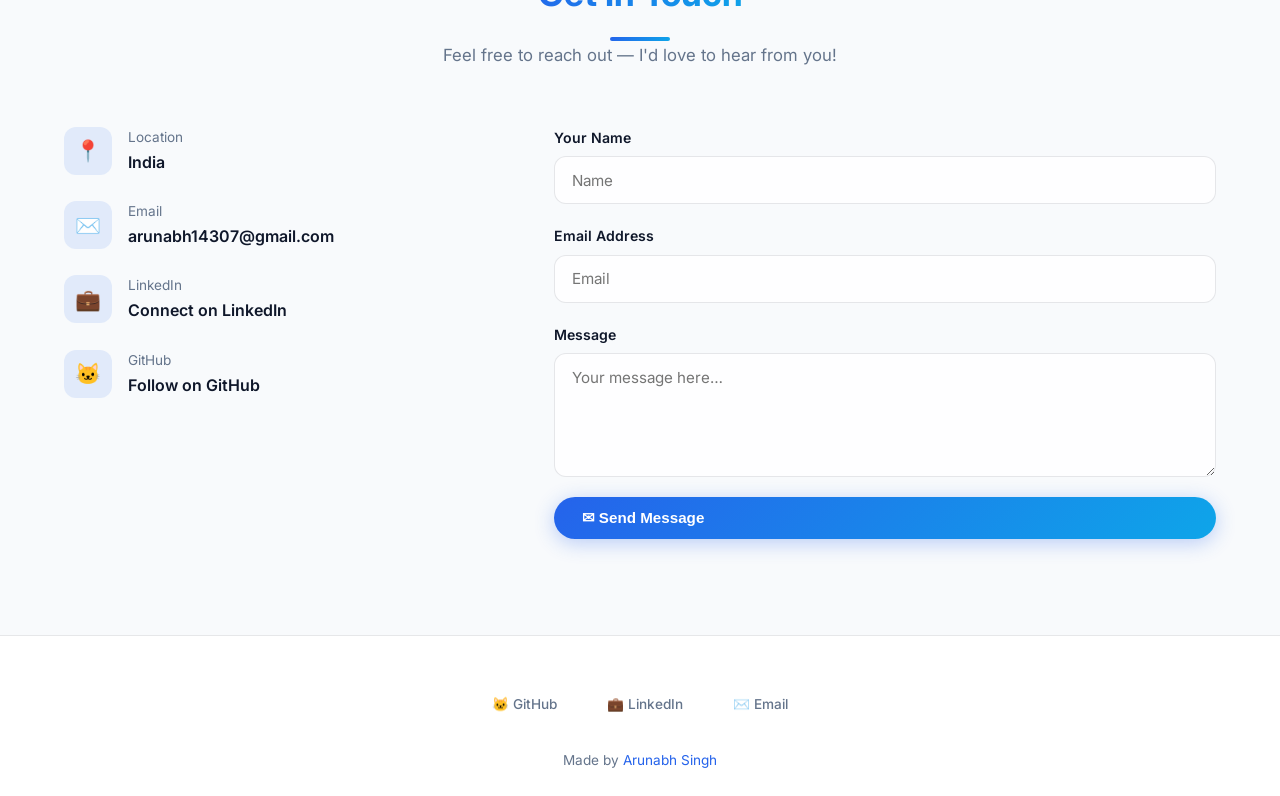
==== commit 8a20c9e9: "Update FaceVault AI project description and technology tags" ====
--- a/templates/index.html
+++ b/templates/index.html
@@ -272,7 +272,7 @@
 
     <div class="projects-grid" id="projects-grid">
       <!-- Project 1 -->
-      <div class="project-card-wrapper card" data-aos="fade-up" data-category="AI / Machine Learning" data-tech="Python, Computer Vision, Deep Learning">
+      <div class="project-card-wrapper card" data-aos="fade-up" data-category="AI / Machine Learning" data-tech="Python, OpenCV, Face Recognition, Computer Vision, Machine Learning">
         <span class="project-featured-badge">⭐ Featured</span>
         <img src="/static/uploads/project/facial_recognition.png" class="project-img" alt="FaceVault AI" loading="lazy" />
         <div class="project-body">
@@ -281,11 +281,13 @@
             <span class="tag">Advanced</span>
           </div>
           <h3 class="project-title">FaceVault AI</h3>
-          <p class="project-desc">A secure facial authentication system focused on privacy-preserving biometric verification, secure facial embeddings, and reliable user authentication.</p>
+          <p class="project-desc">A secure facial authentication system designed to identify and verify users through facial features. The system uses computer vision and facial recognition techniques for real-time identity verification and automated authentication, reducing dependency on traditional password-based authentication.</p>
           <div class="project-tech">
             <span class="tag">Python</span>
+            <span class="tag">OpenCV</span>
+            <span class="tag">Face Recognition</span>
             <span class="tag">Computer Vision</span>
-            <span class="tag">Deep Learning</span>
+            <span class="tag">Machine Learning</span>
           </div>
         </div>
       </div>
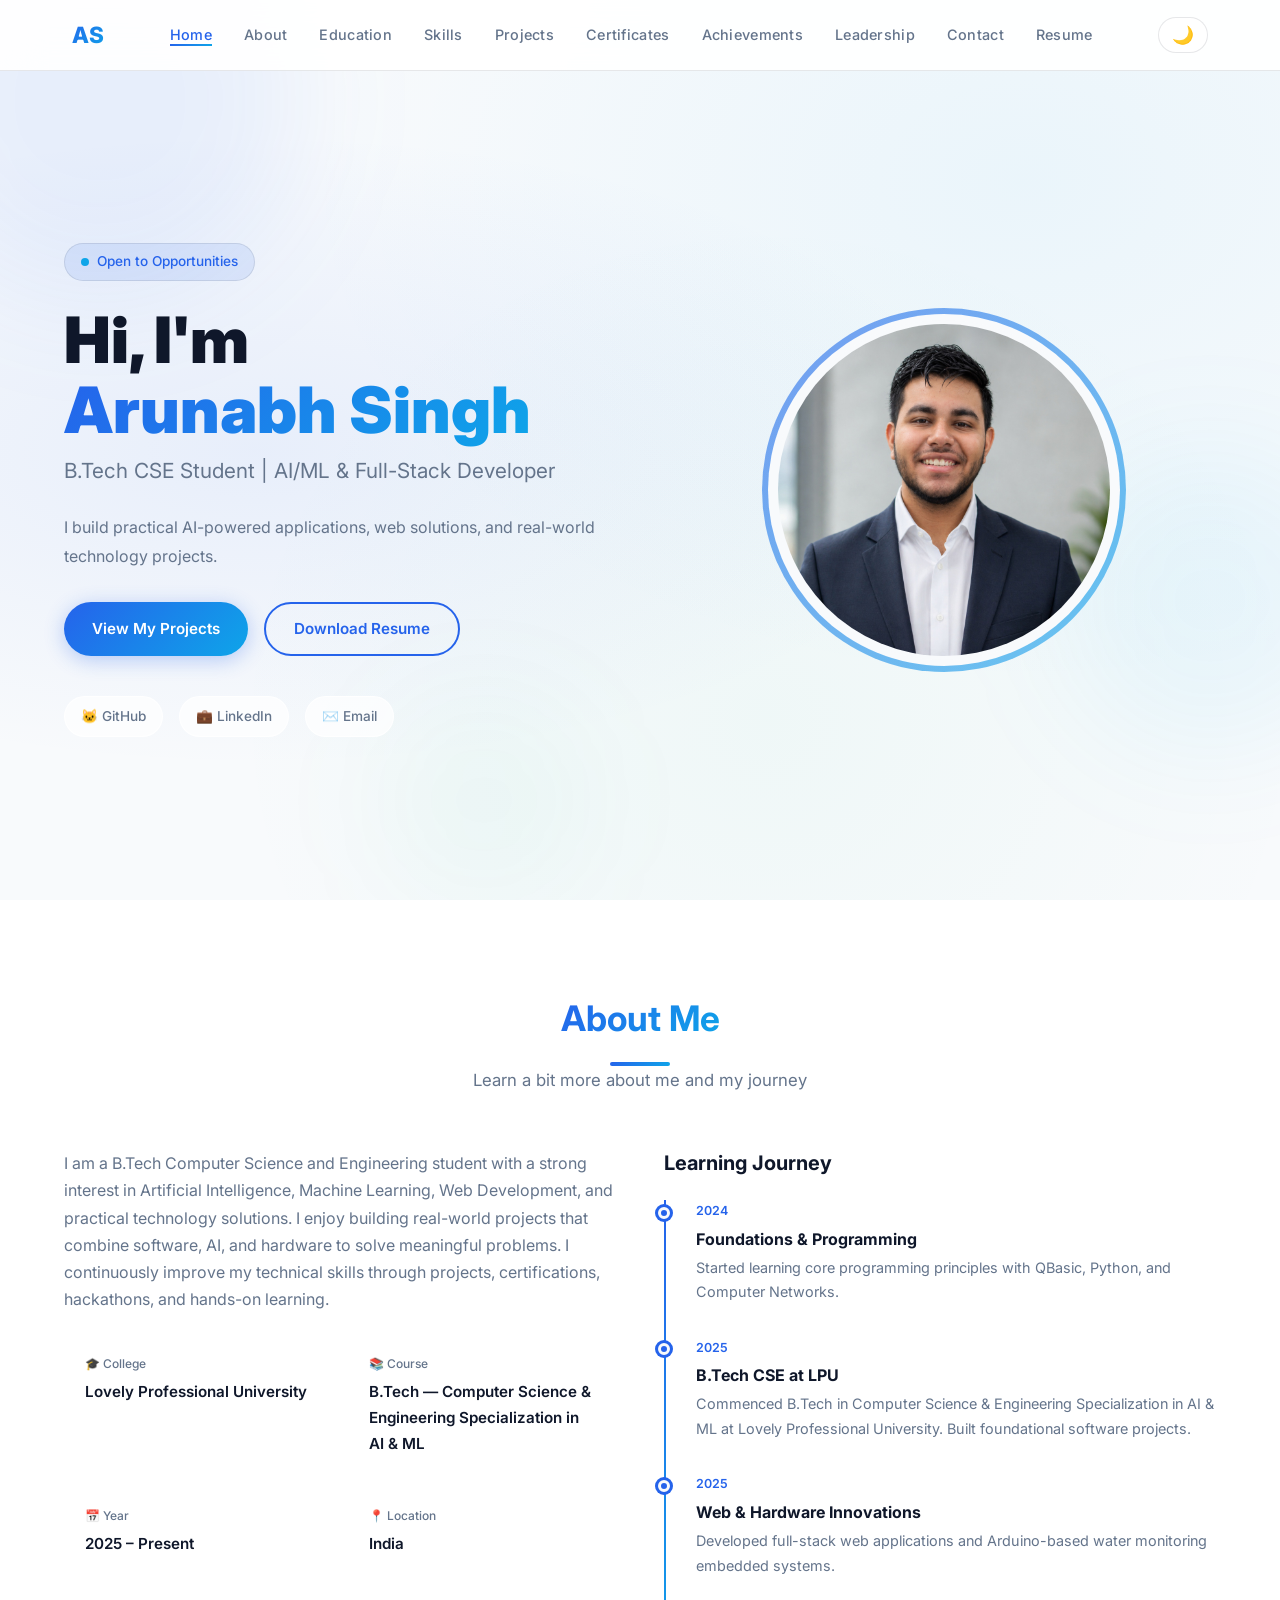
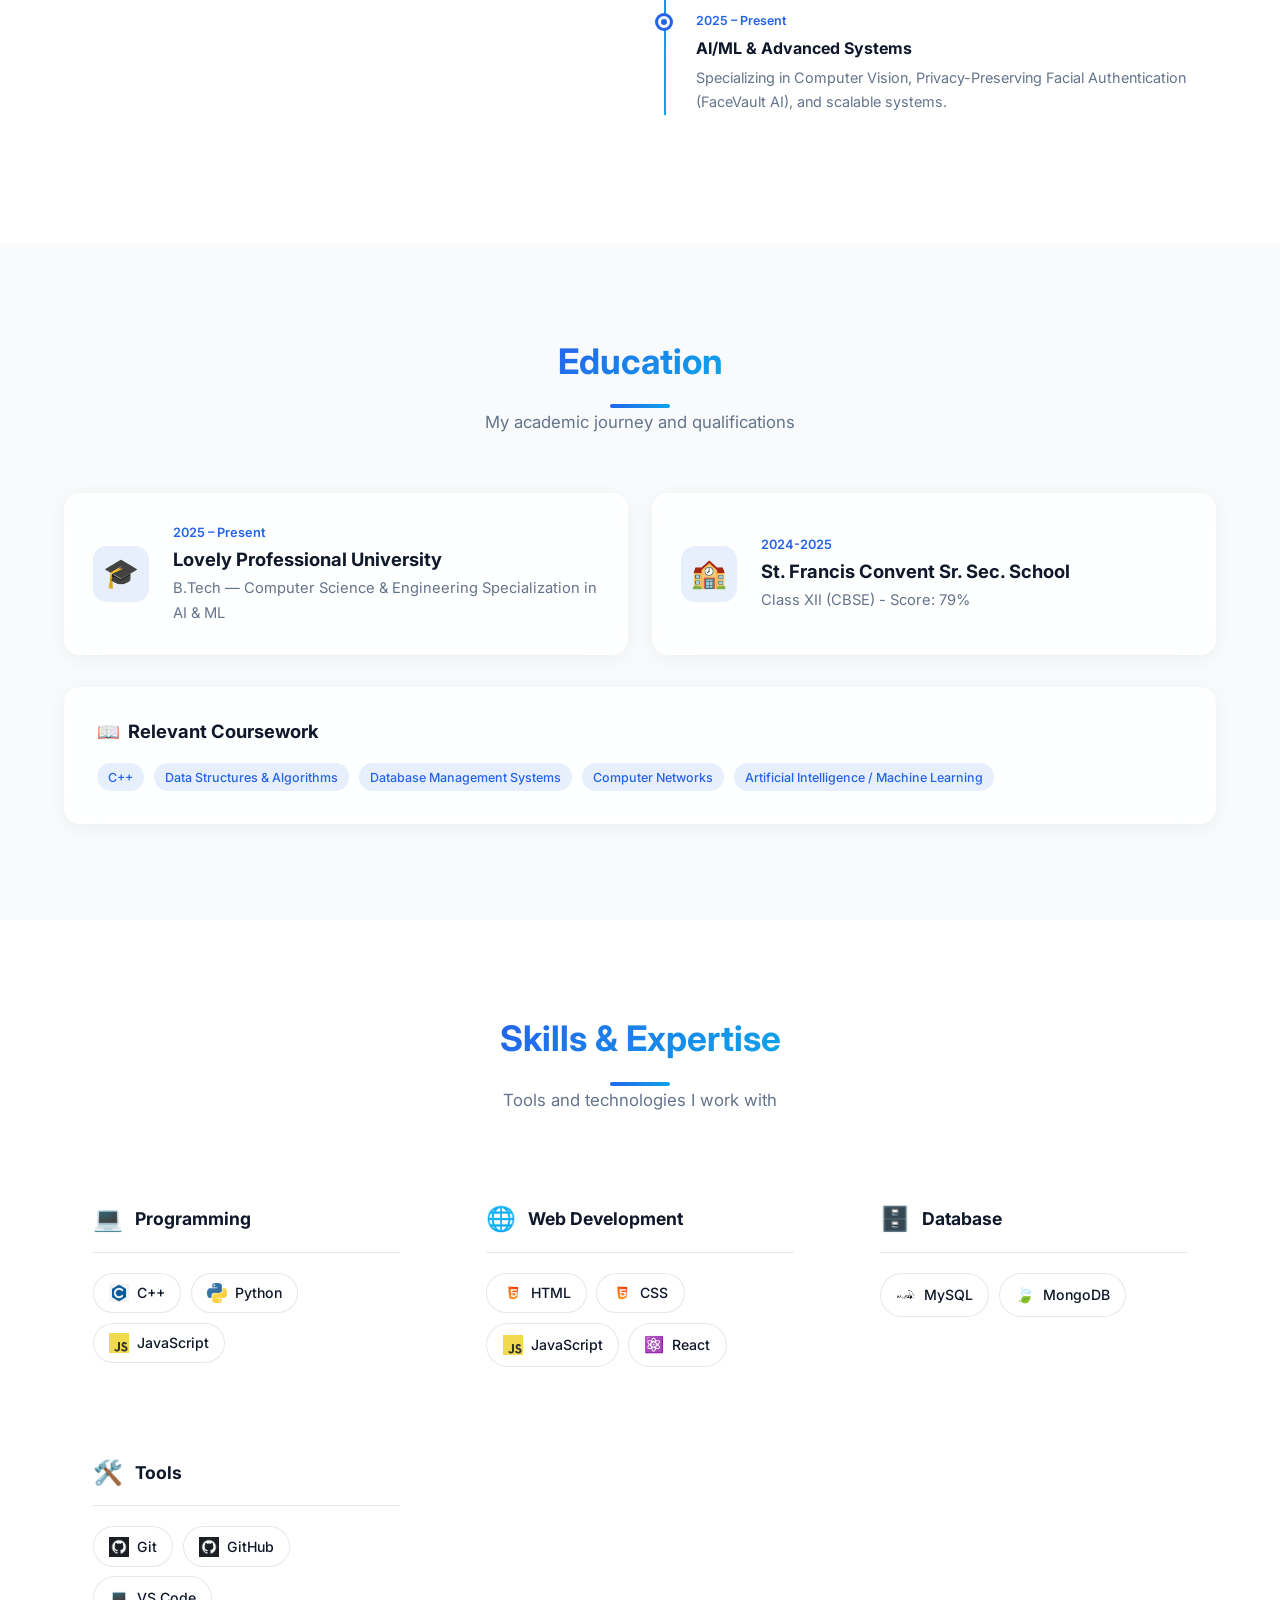
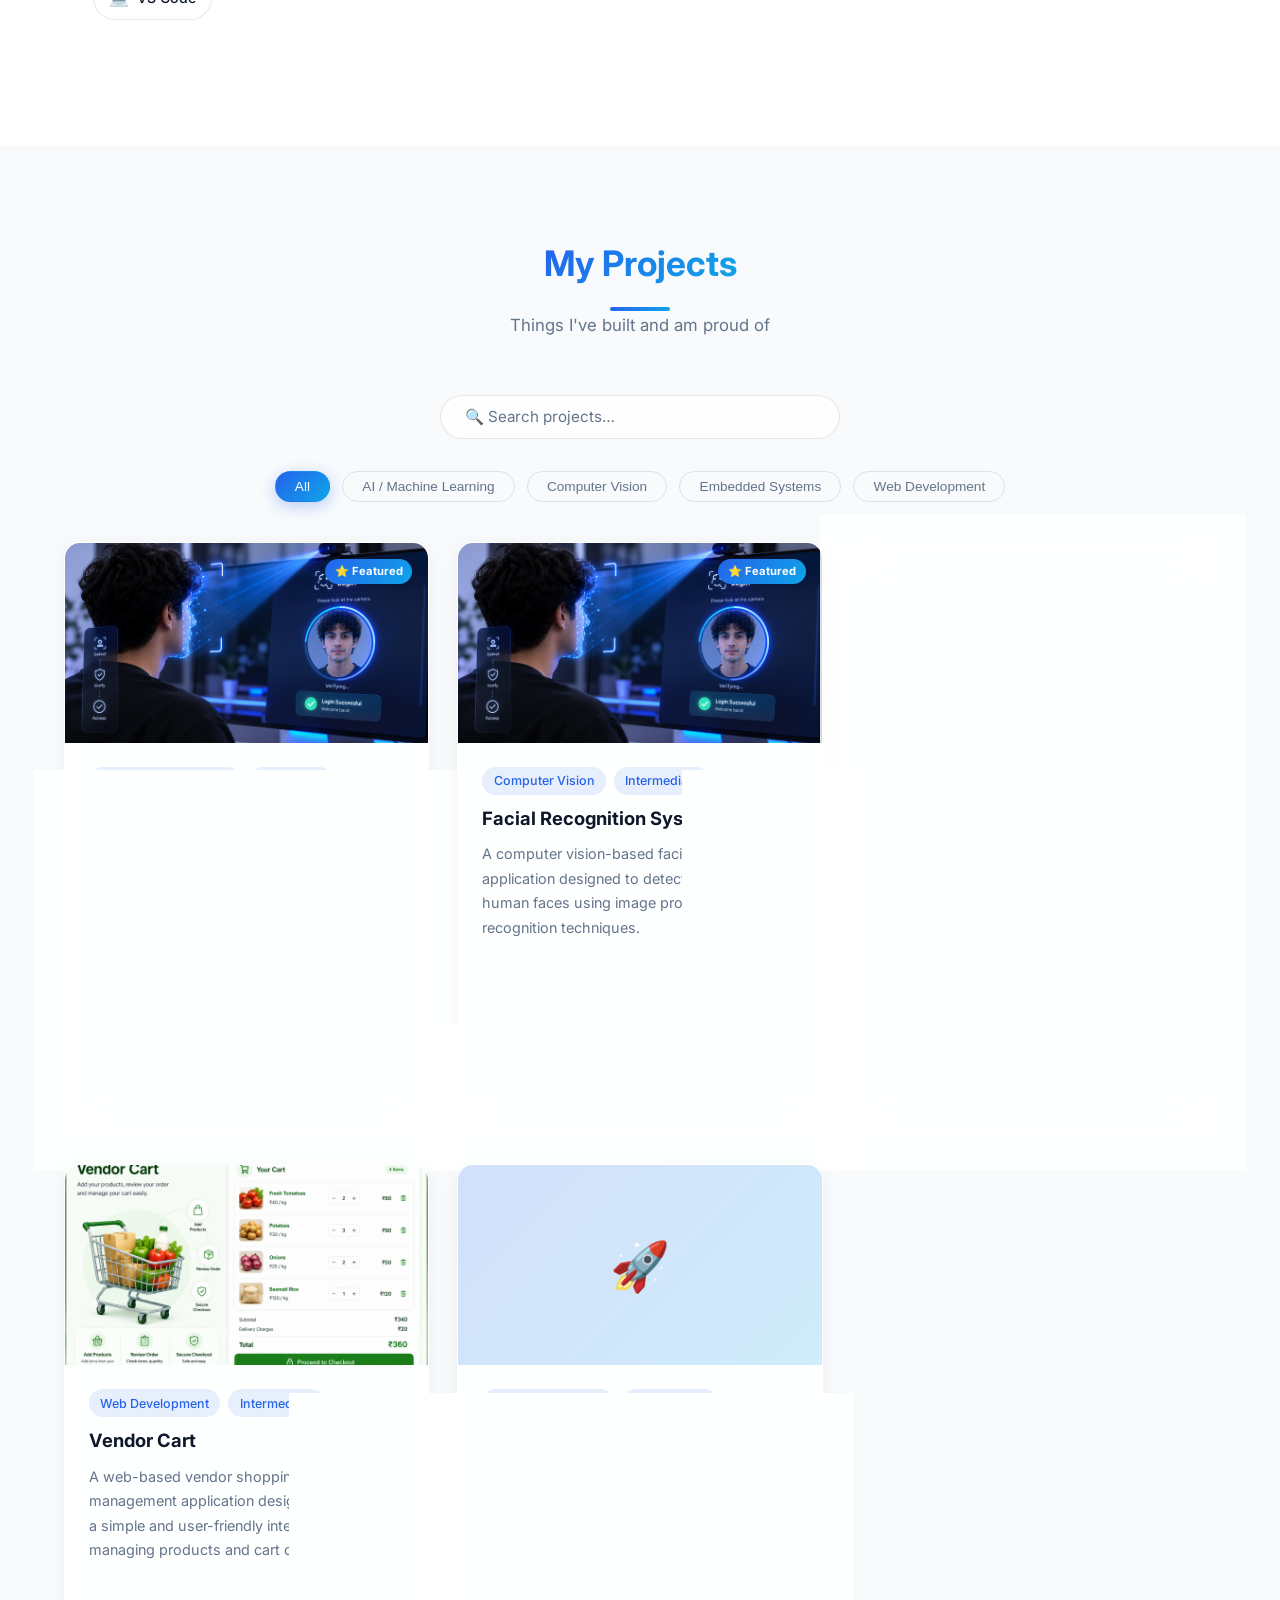
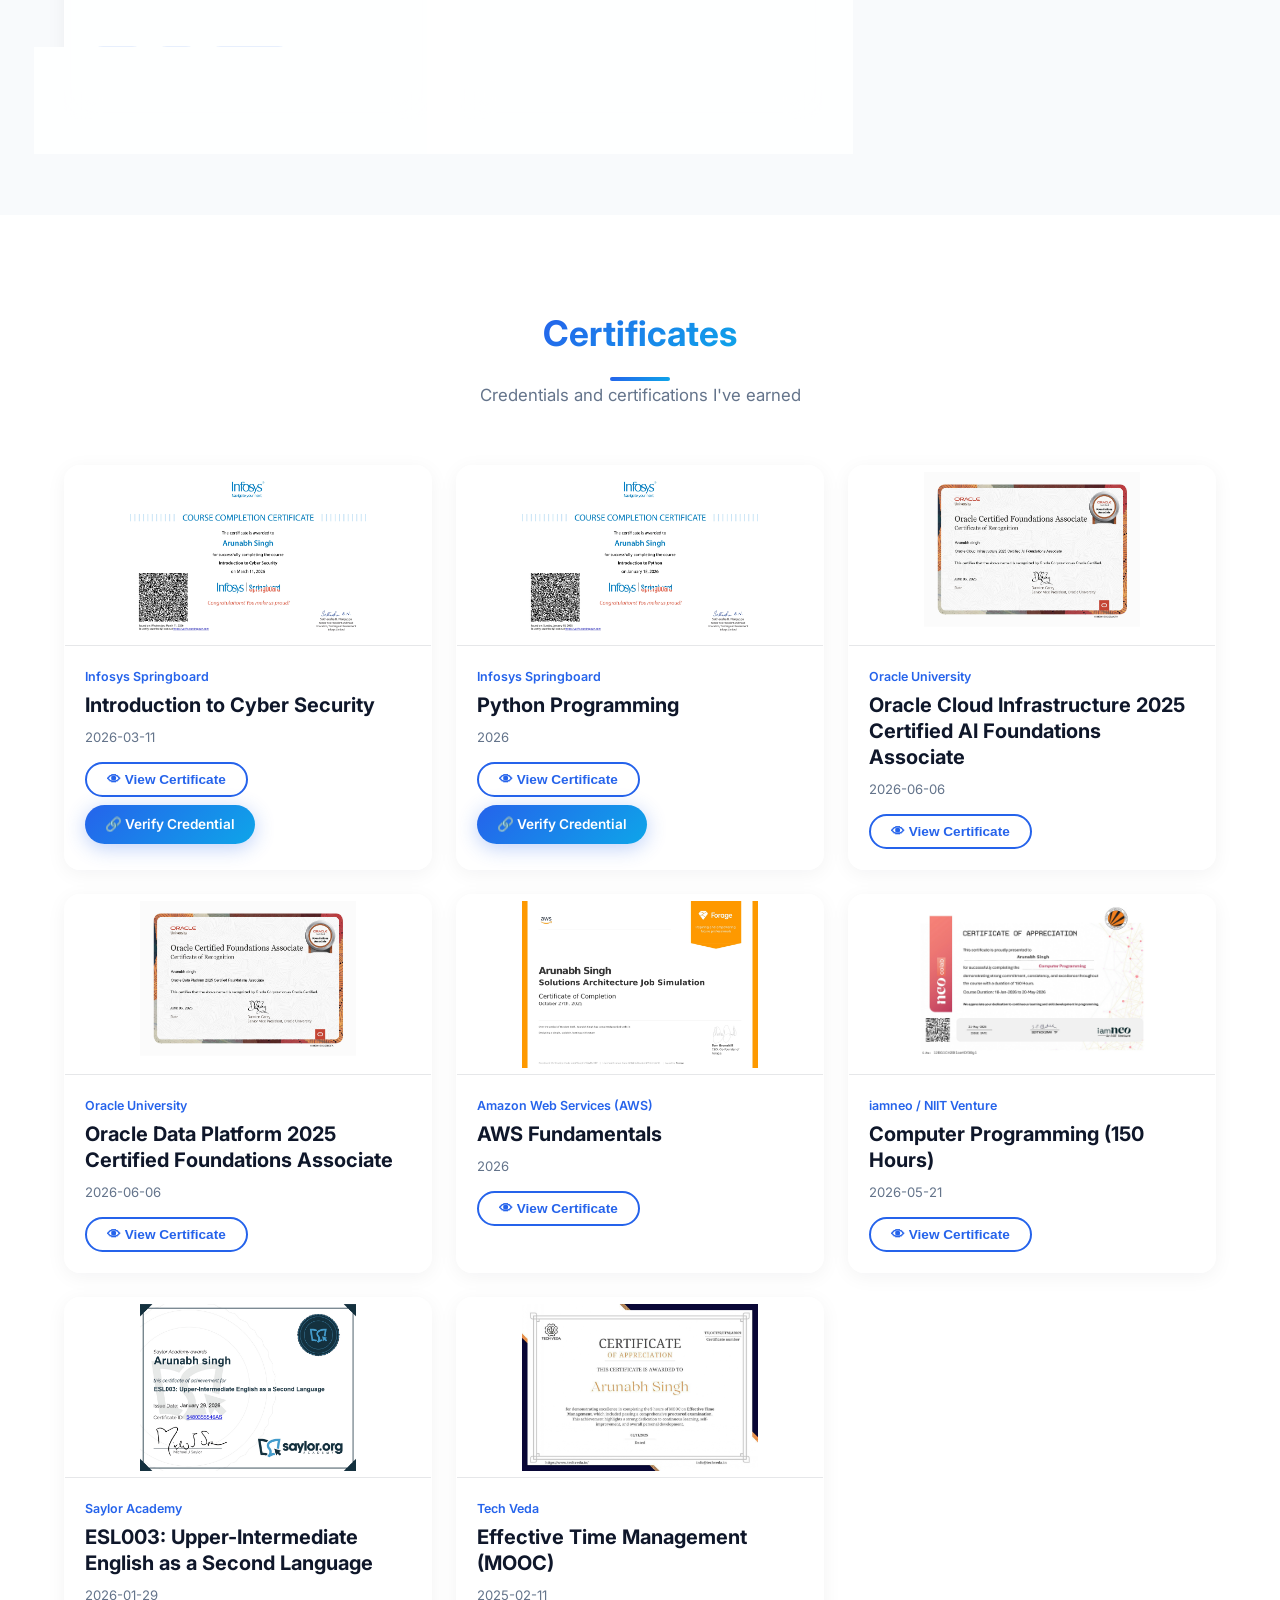
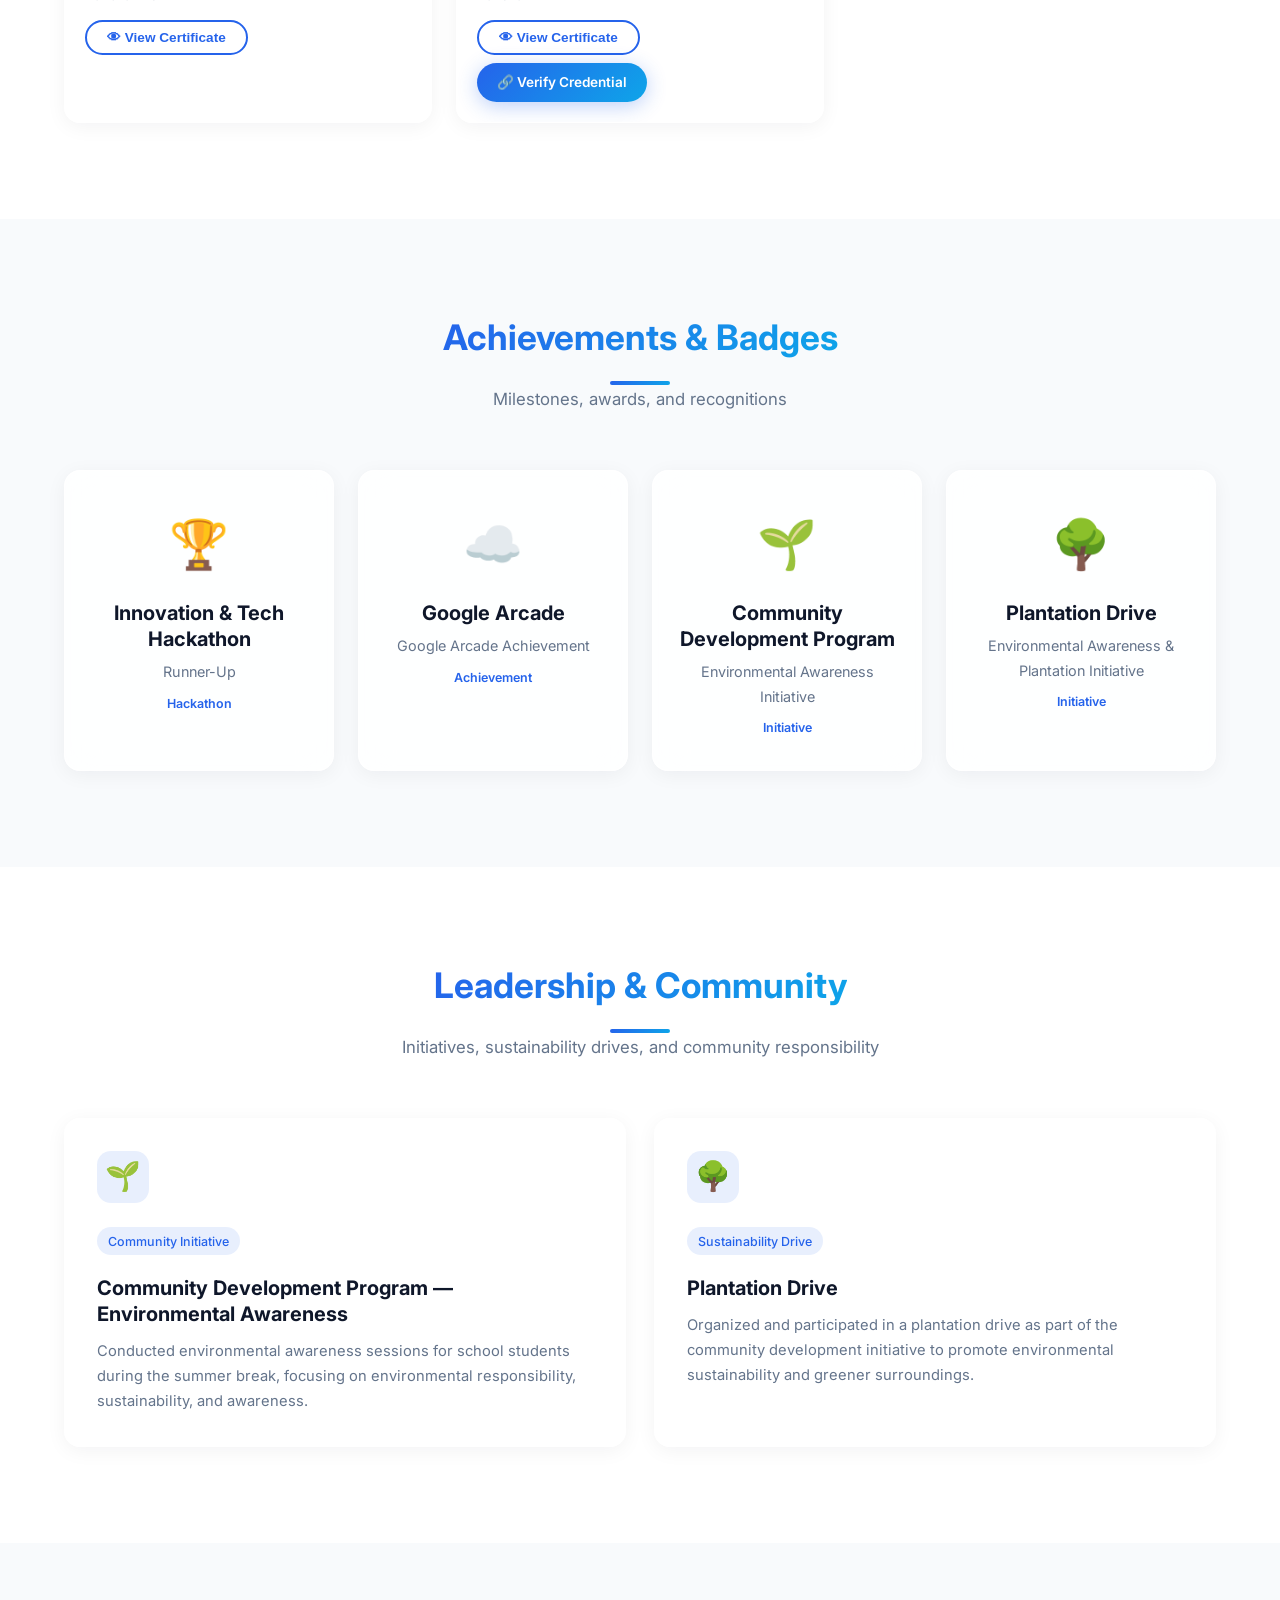
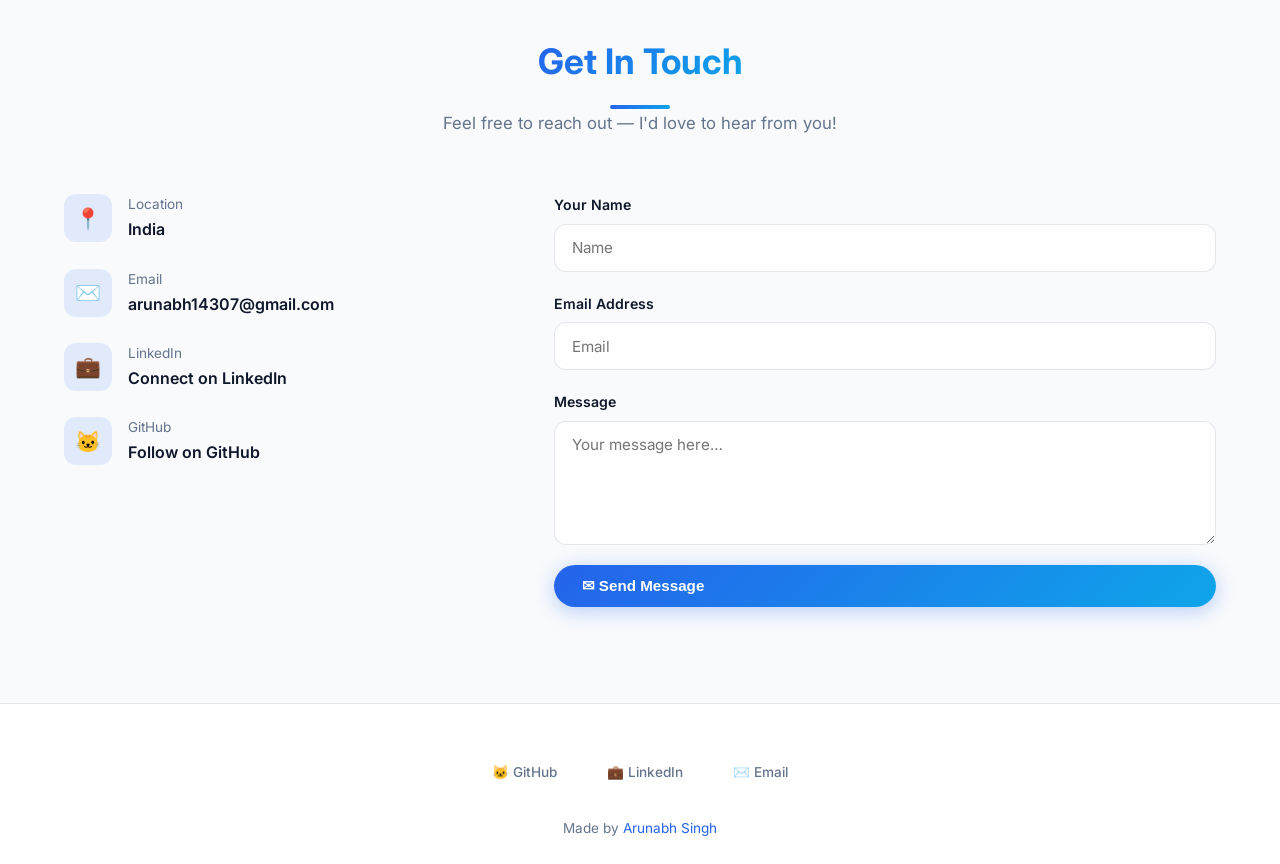
==== commit 4ff67dbd: "Add Portfolio Website to Projects section" ====
--- a/templates/index.html
+++ b/templates/index.html
@@ -346,6 +346,28 @@
           </div>
         </div>
       </div>
+
+      <!-- Project 5 -->
+      <div class="project-card-wrapper card" data-aos="fade-up" data-category="Web Development" data-tech="HTML, CSS, JavaScript, React.js">
+        <div class="project-img-placeholder">🚀</div>
+        <div class="project-body">
+          <div class="project-meta">
+            <span class="tag">Web Development</span>
+            <span class="tag">Intermediate</span>
+          </div>
+          <h3 class="project-title">Portfolio Website</h3>
+          <p class="project-desc">A responsive personal portfolio website designed to showcase my academic profile, technical skills, projects, certifications, achievements, and community contributions in a clean and modern interface.</p>
+          <div class="project-tech">
+            <span class="tag">HTML</span>
+            <span class="tag">CSS</span>
+            <span class="tag">JavaScript</span>
+            <span class="tag">React.js</span>
+          </div>
+          <div class="project-links">
+            <a href="https://github.com/arunabh14307/Portfolio" target="_blank" rel="noopener" class="btn btn-outline btn-sm">🐱 GitHub</a>
+          </div>
+        </div>
+      </div>
     </div>
   </div>
 </section>
--- a/static/css/style.css
+++ b/static/css/style.css
@@ -582,7 +582,11 @@
   padding: 0.2rem 0.6rem;
   border-radius: 50px;
 }
-.project-card-wrapper { position: relative; }
+.project-card-wrapper {
+  position: relative;
+  display: flex;
+  flex-direction: column;
+}
 
 /* ════════════════════════════════════════════════════════════
    CERTIFICATES SECTION
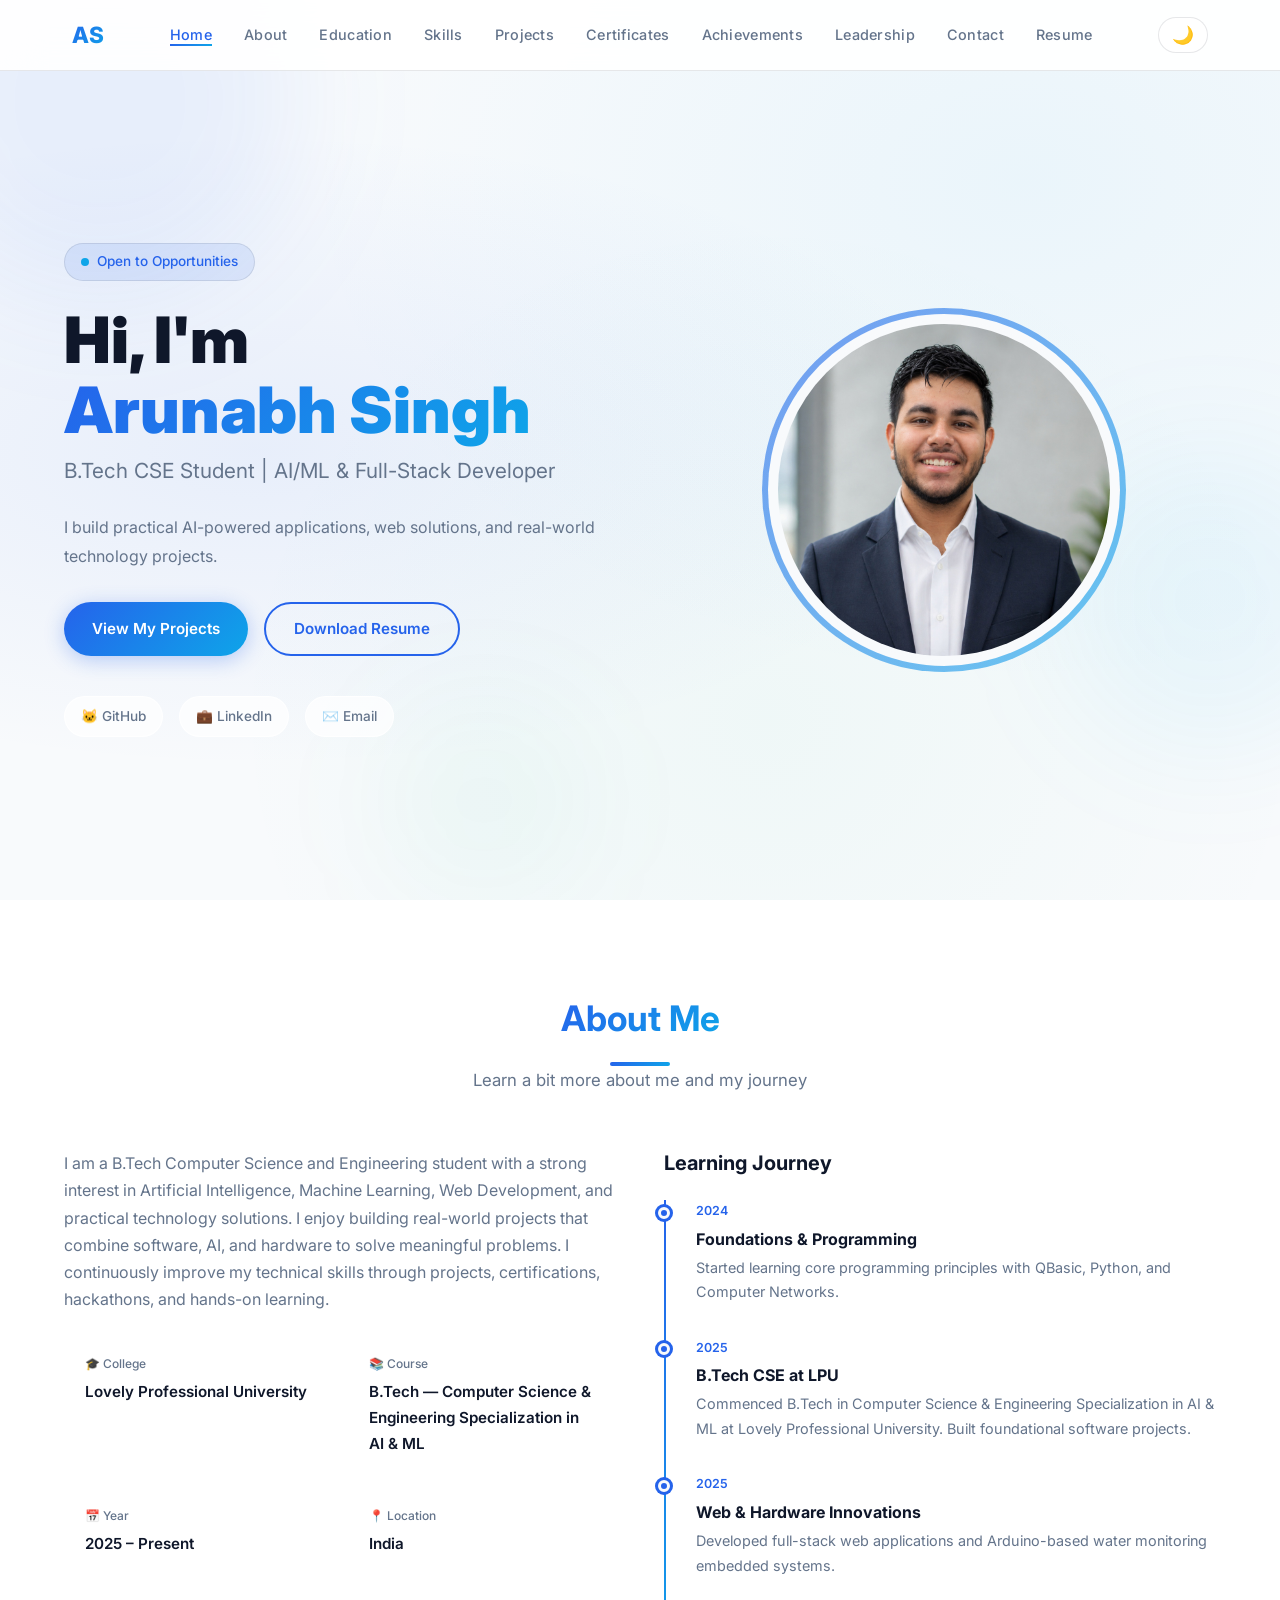
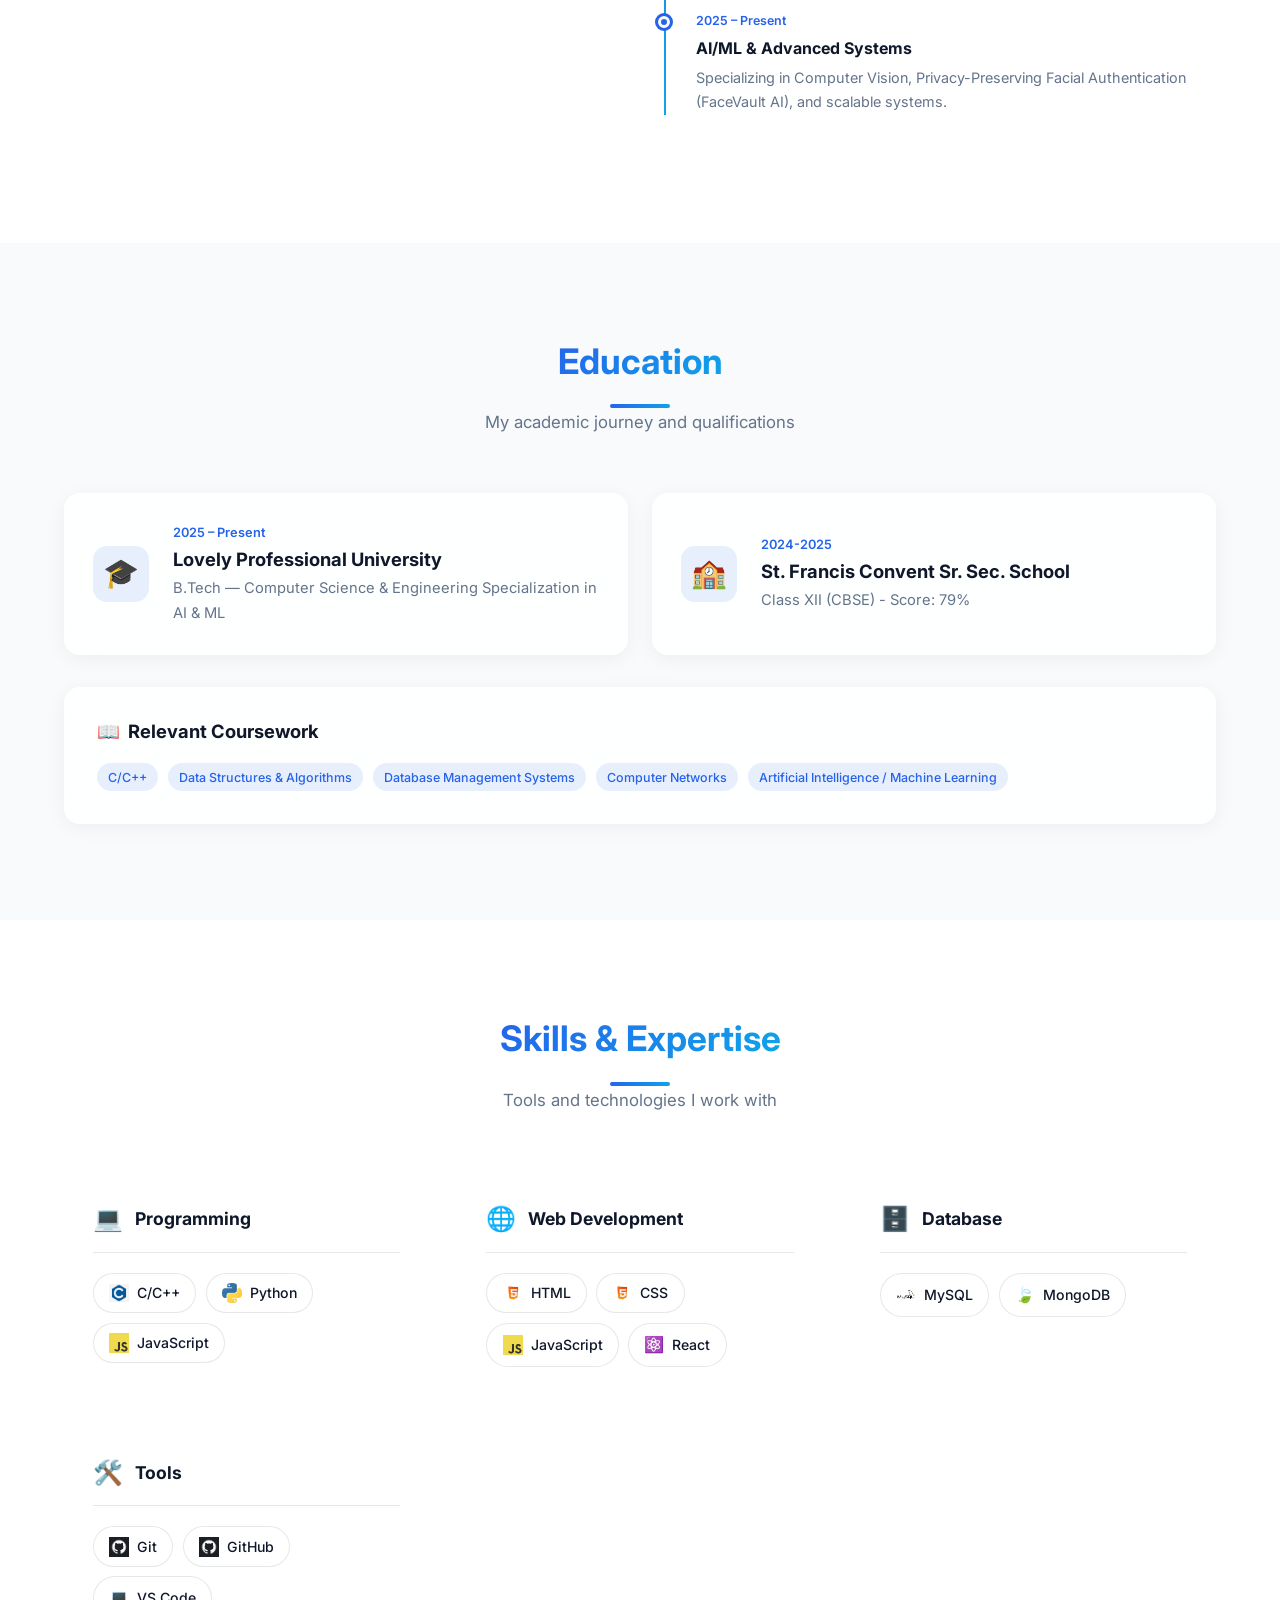
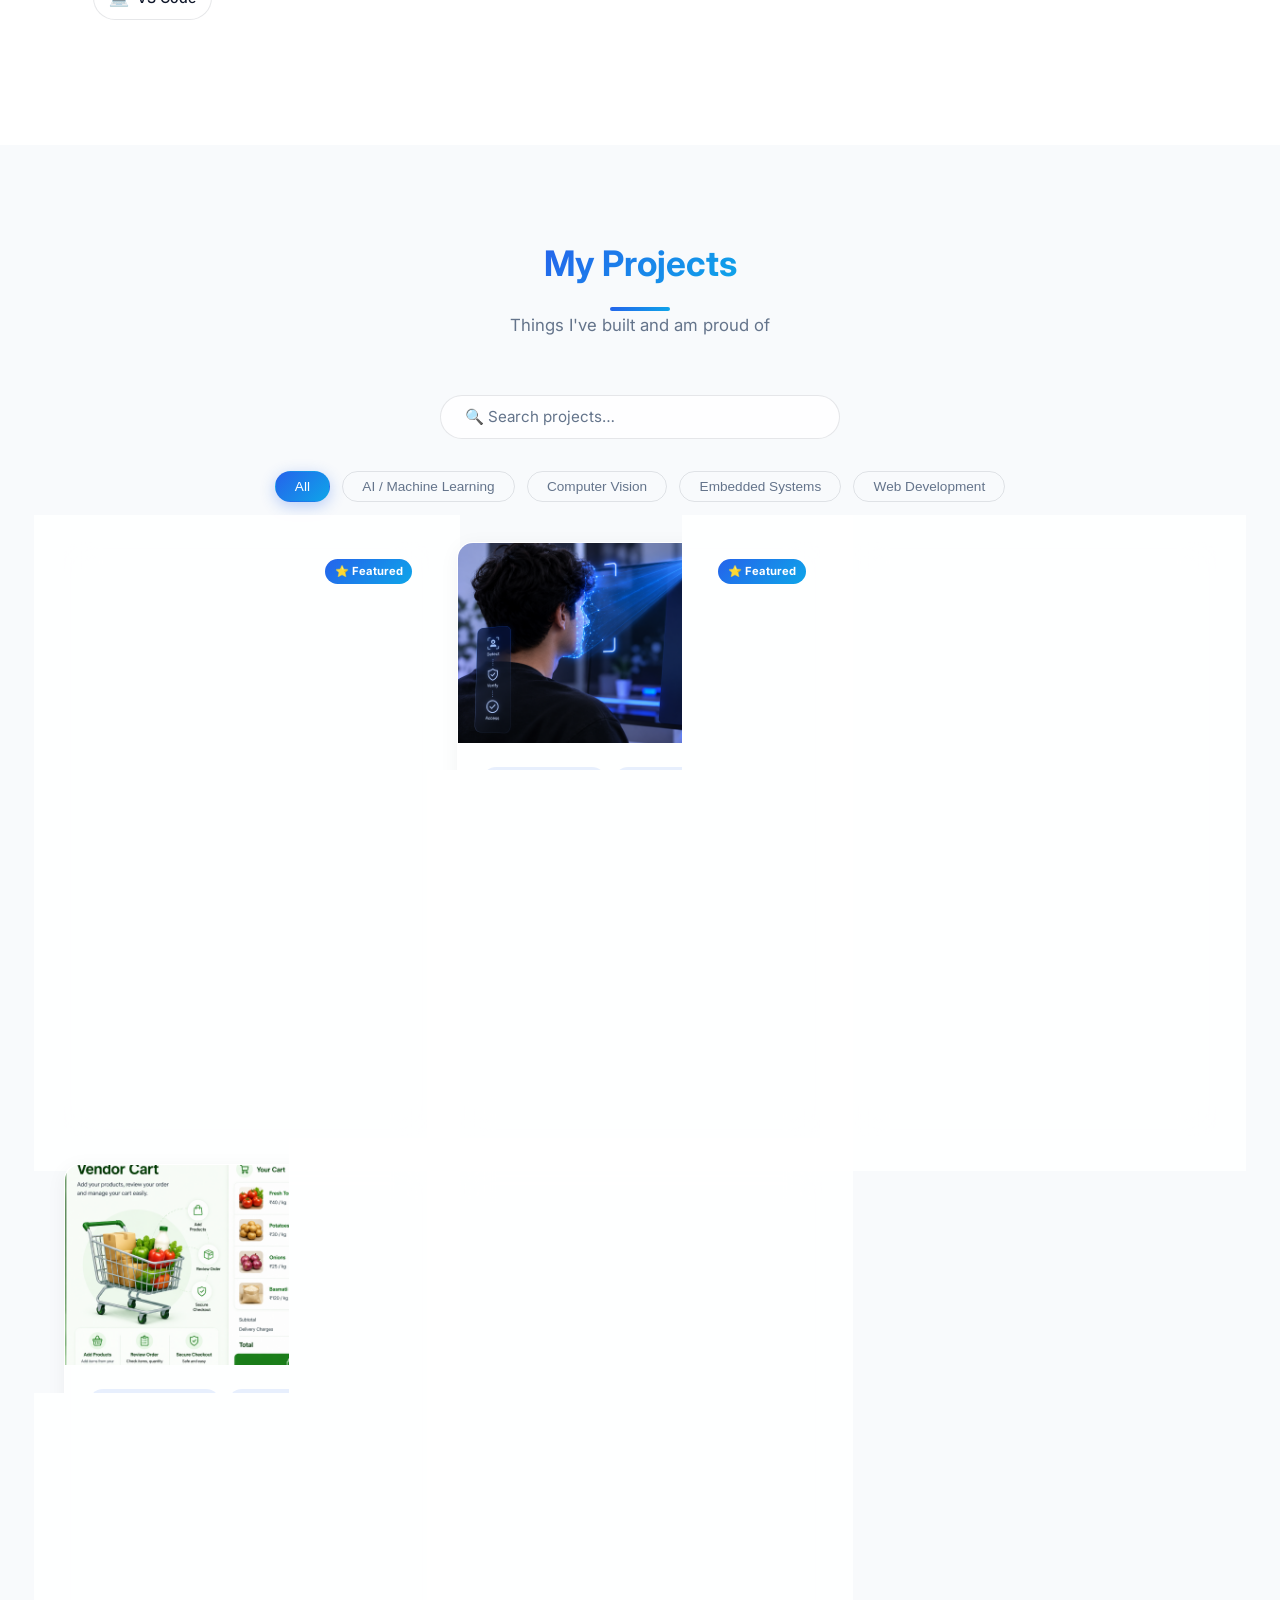
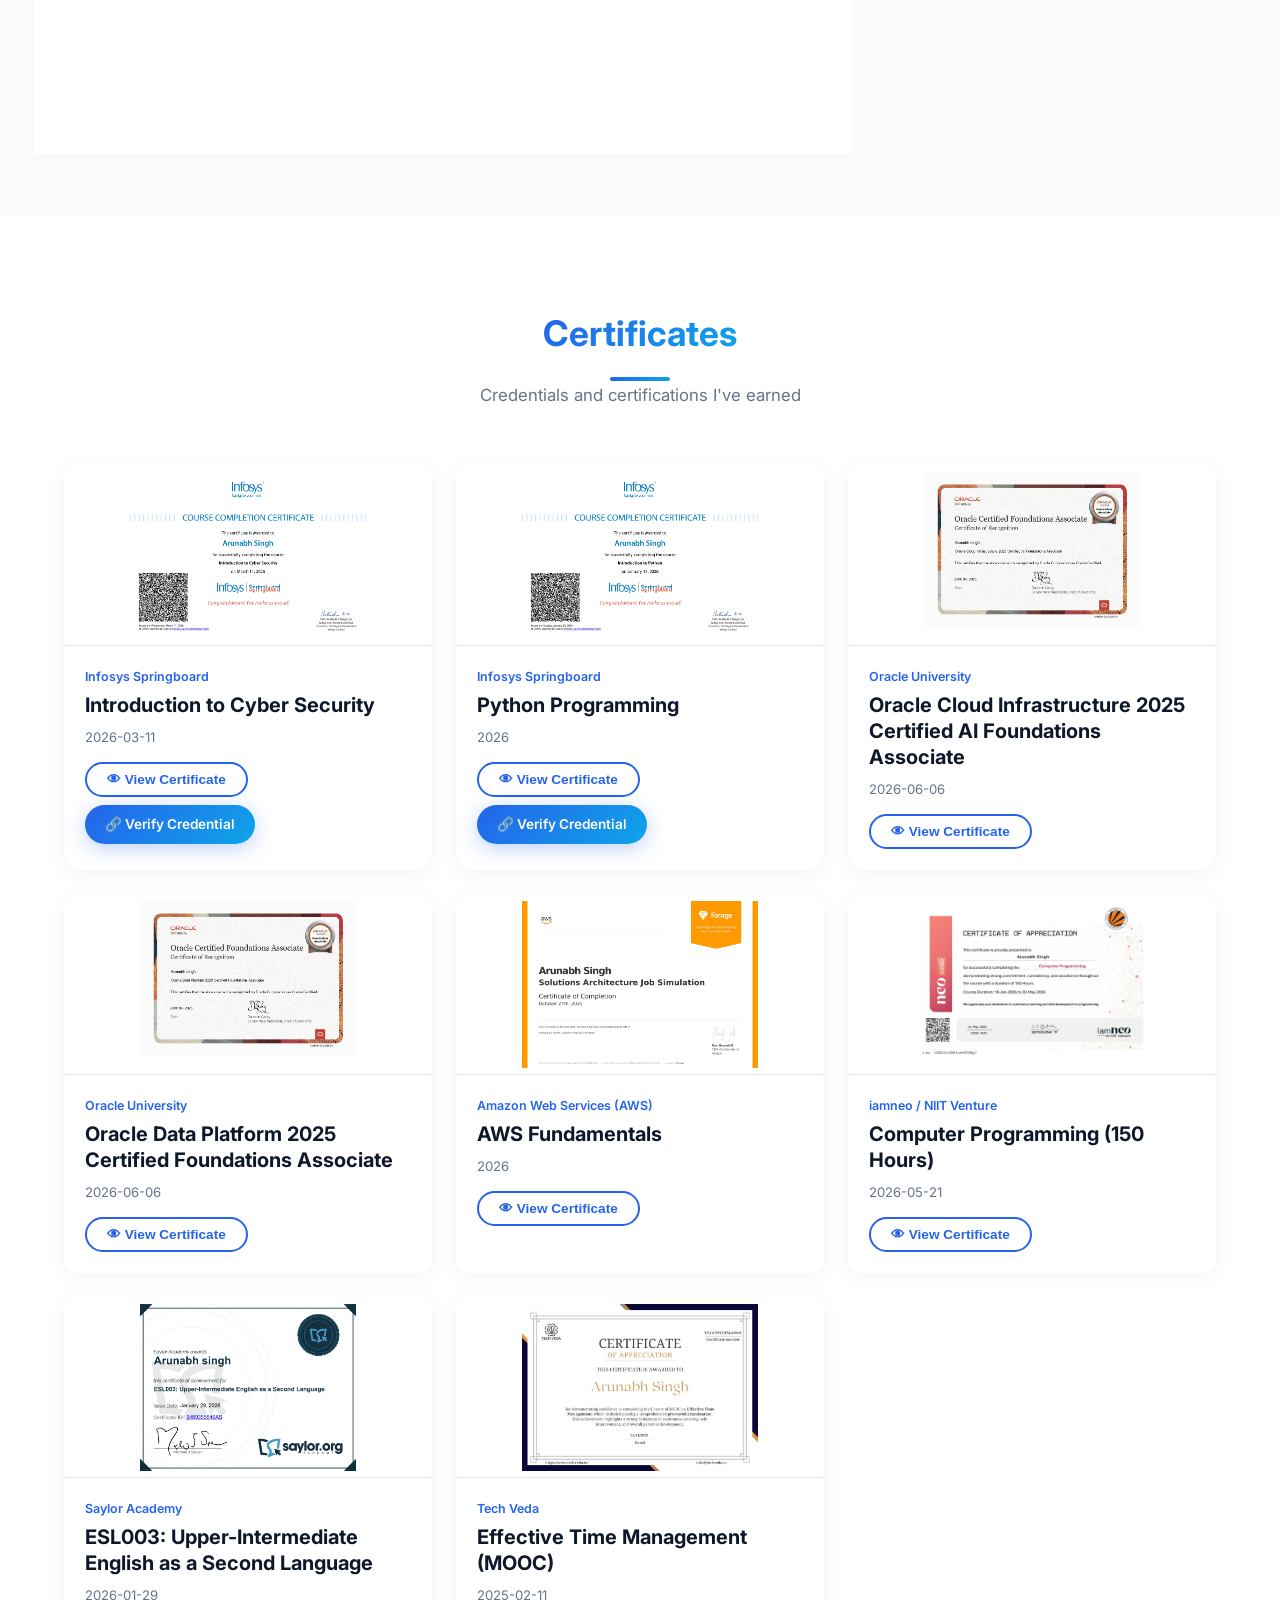
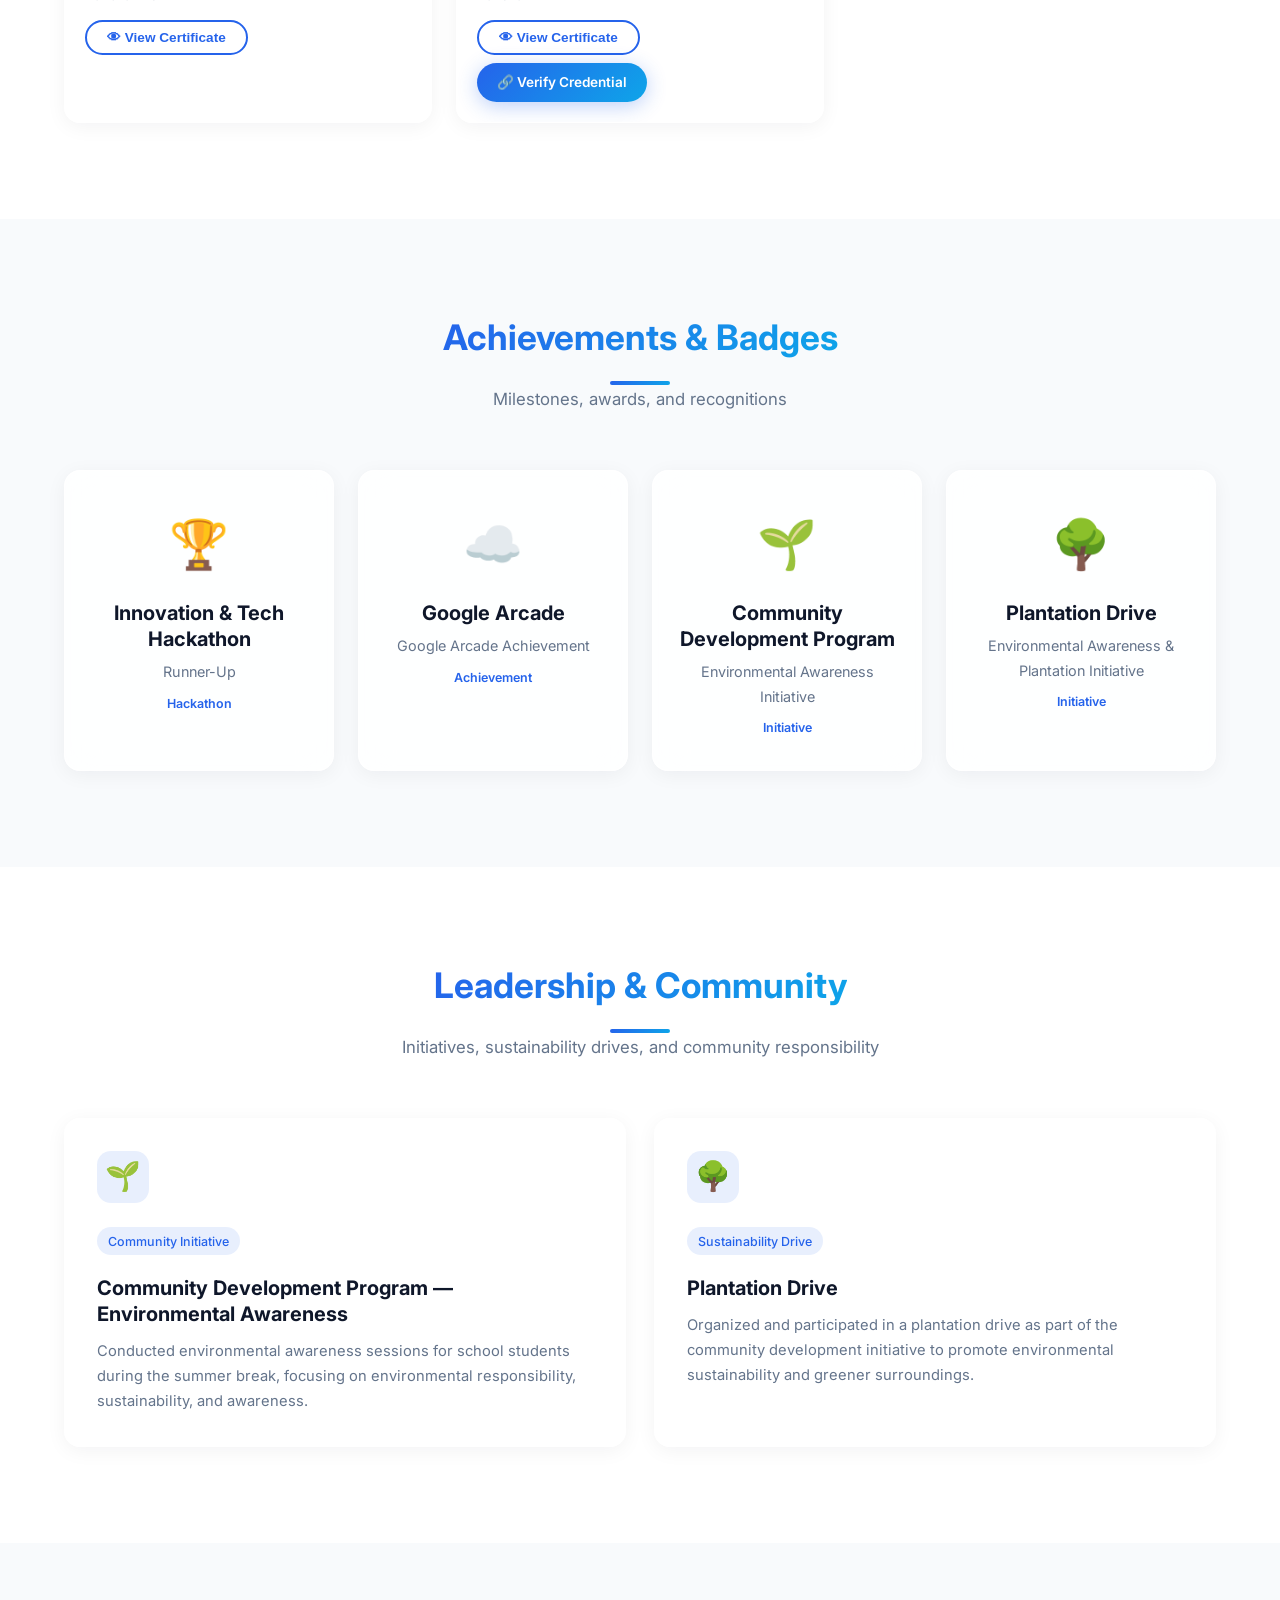
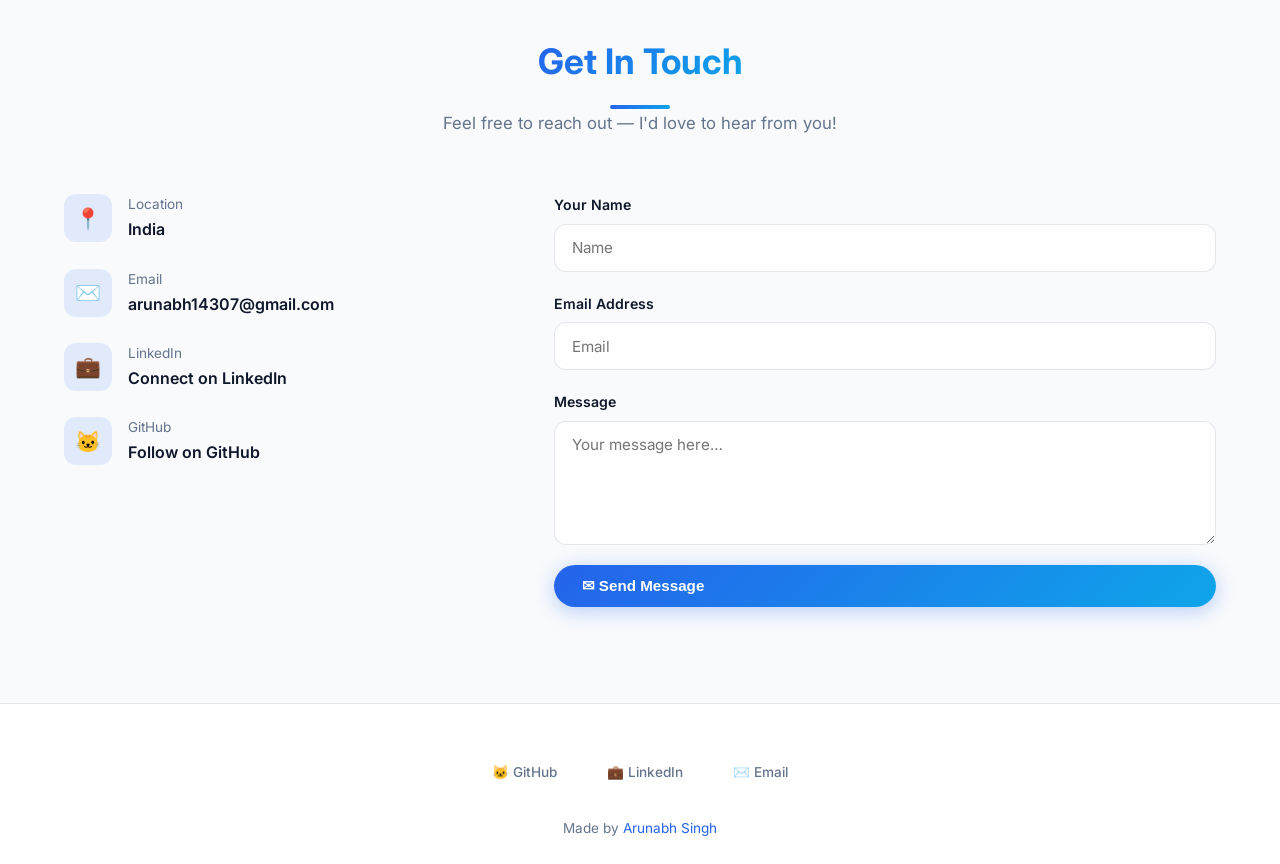
==== commit 4607d8ed: "Update C++ to C/C++ in skills and coursework" ====
--- a/templates/index.html
+++ b/templates/index.html
@@ -171,7 +171,7 @@
         <span>📖</span> Relevant Coursework
       </h3>
       <div class="coursework-tags" style="display: flex; flex-wrap: wrap; gap: 0.6rem;">
-        <span class="tag">C++</span>
+        <span class="tag">C/C++</span>
         <span class="tag">Data Structures & Algorithms</span>
         <span class="tag">Database Management Systems</span>
         <span class="tag">Computer Networks</span>
@@ -198,7 +198,7 @@
           <h3 class="skill-cat-title">Programming</h3>
         </div>
         <div class="skill-items-list">
-          <div class="skill-pill"><img src="/static/uploads/skills/20260327_013759_cc.png" class="skill-pill-icon" alt="C++" /><span>C++</span></div>
+          <div class="skill-pill"><img src="/static/uploads/skills/20260327_013759_cc.png" class="skill-pill-icon" alt="C/C++" /><span>C/C++</span></div>
           <div class="skill-pill"><img src="/static/uploads/skills/20260408_101717_download_1.jpg" class="skill-pill-icon" alt="Python" /><span>Python</span></div>
           <div class="skill-pill"><img src="/static/uploads/skills/20260408_101907_JavaScript-logo.png" class="skill-pill-icon" alt="JavaScript" /><span>JavaScript</span></div>
         </div>
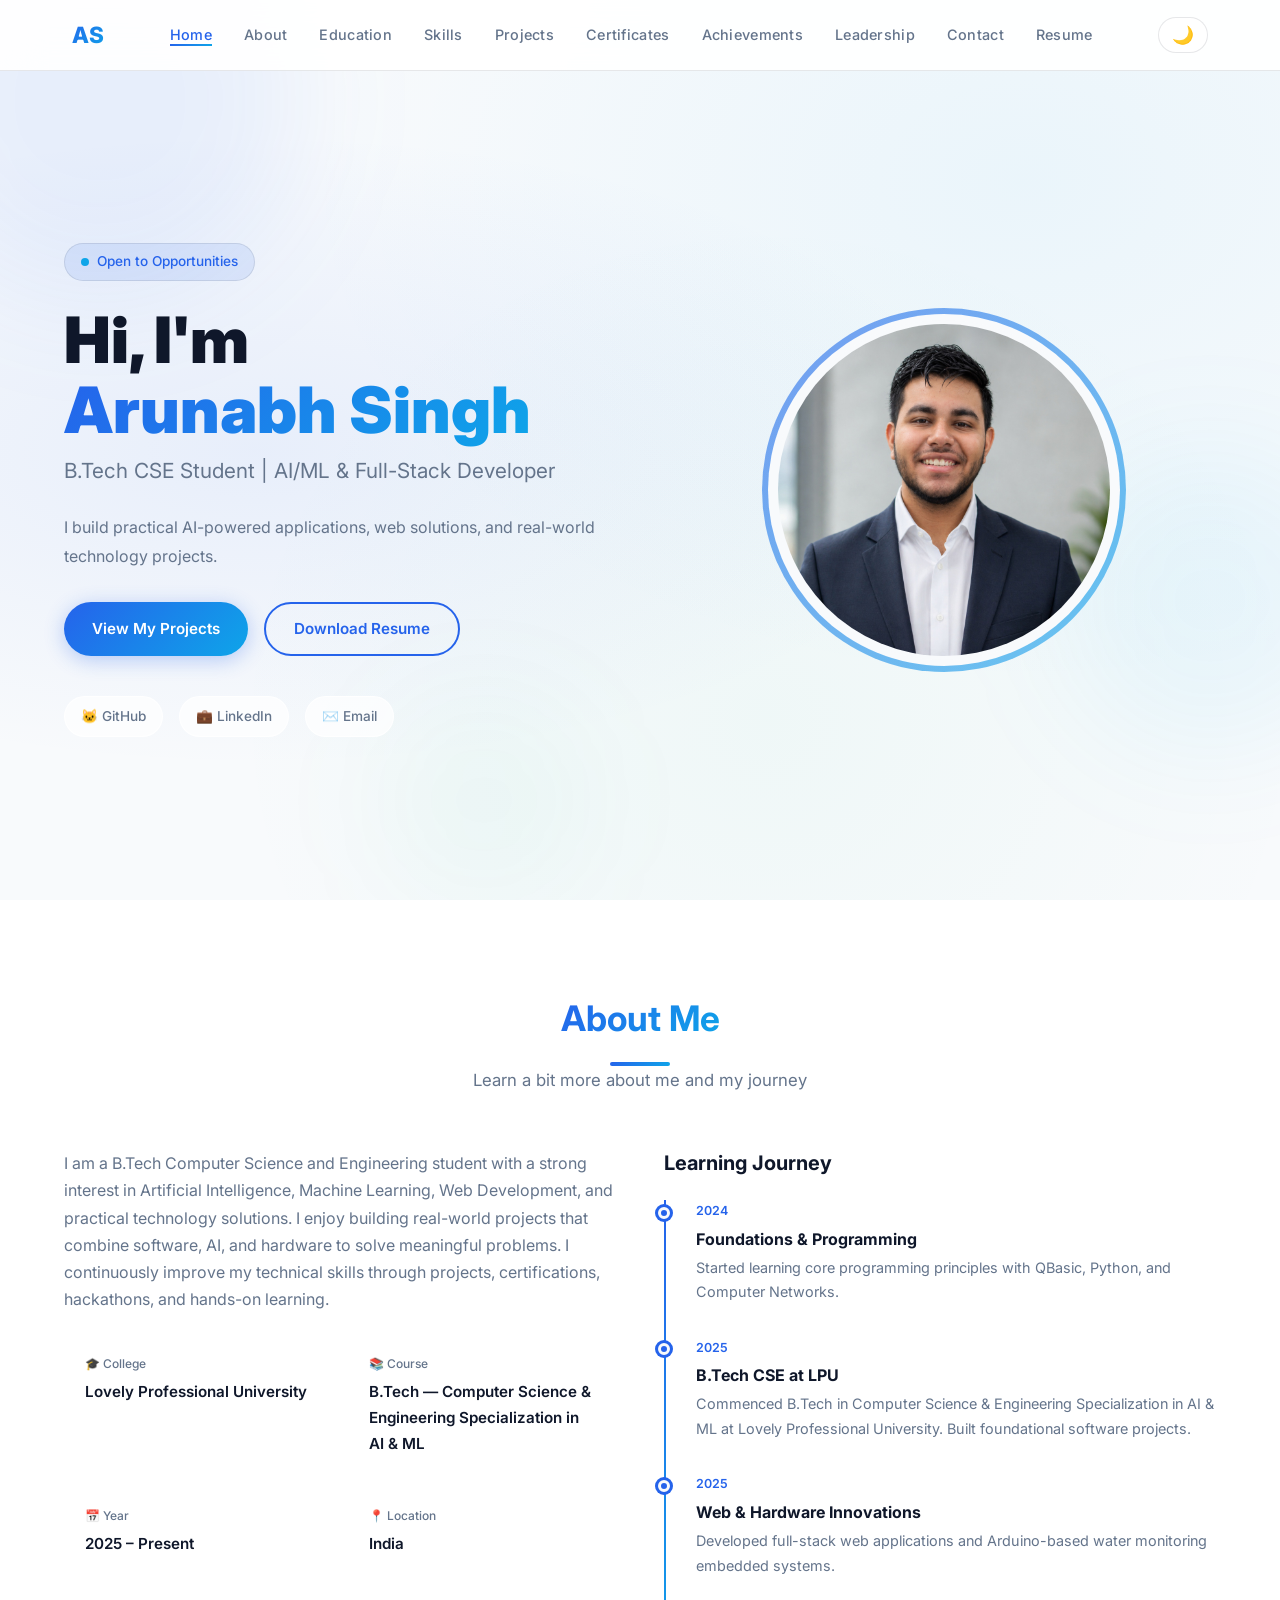
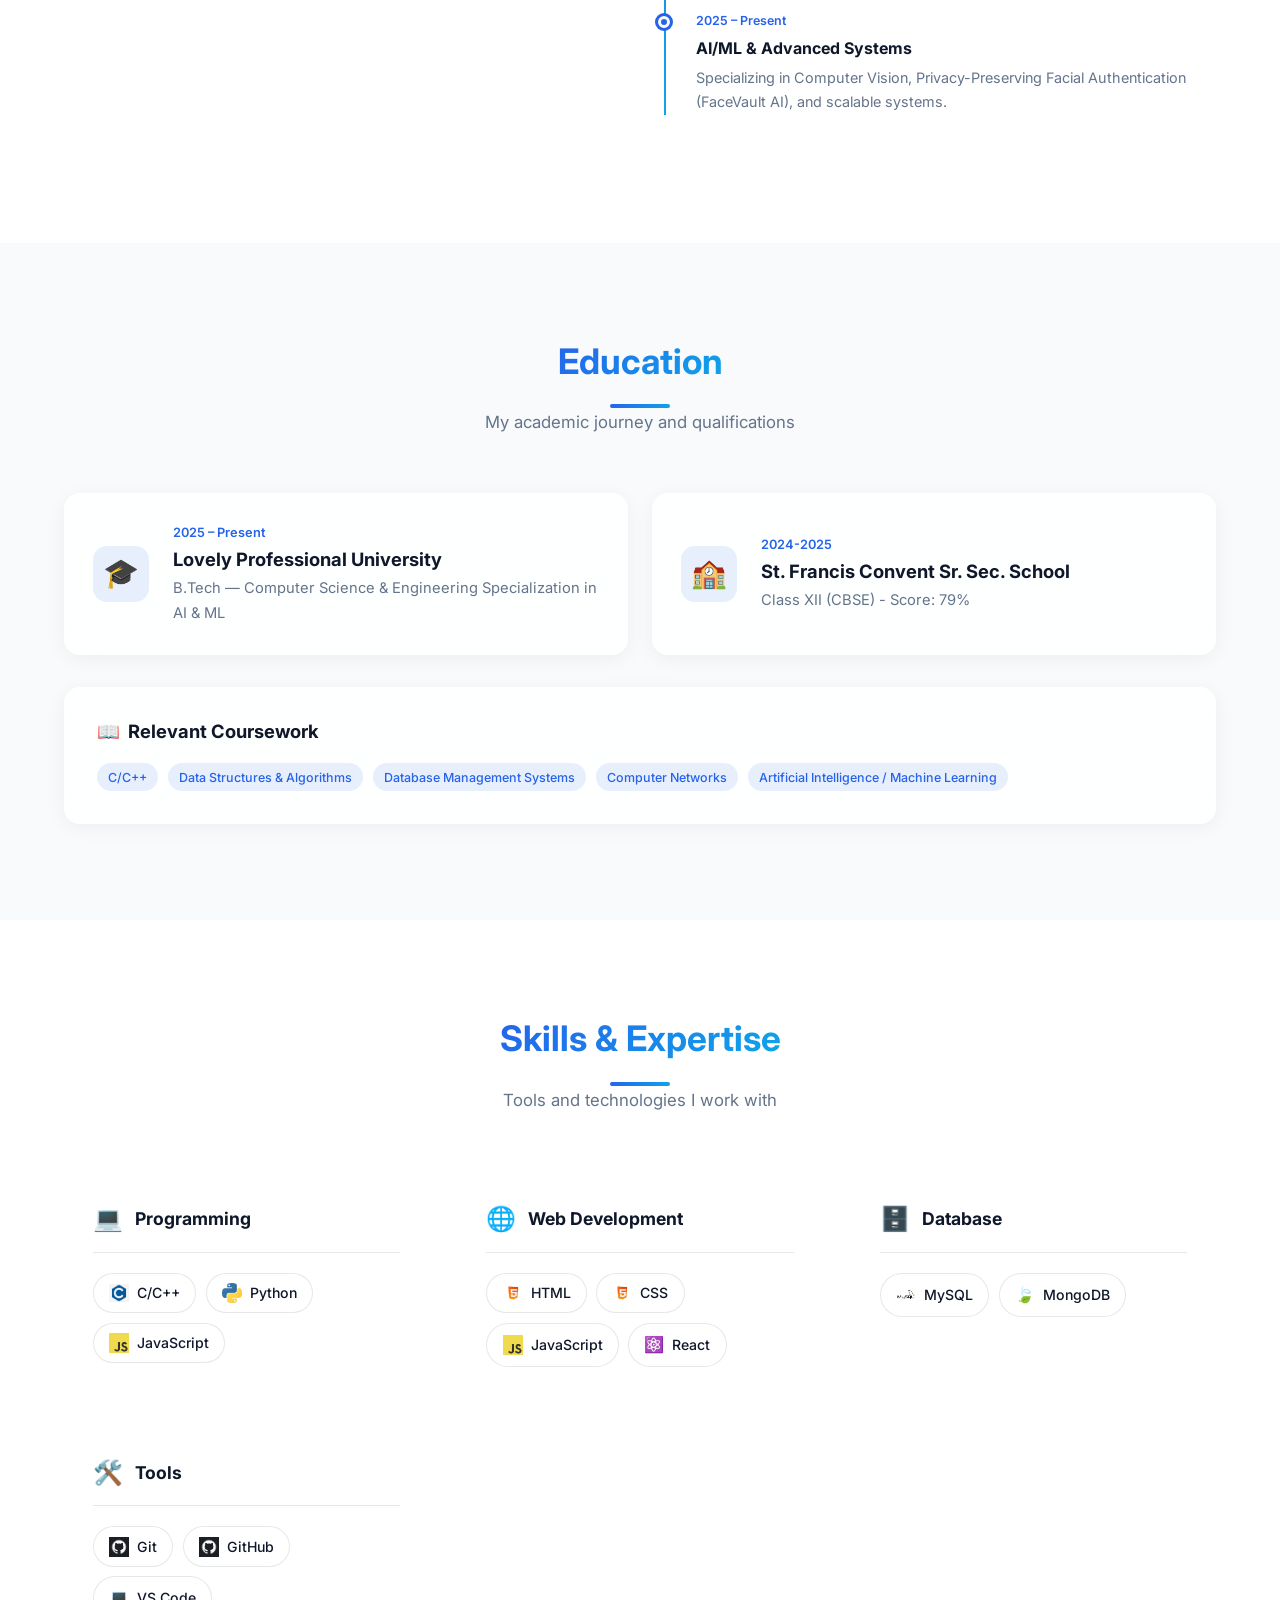
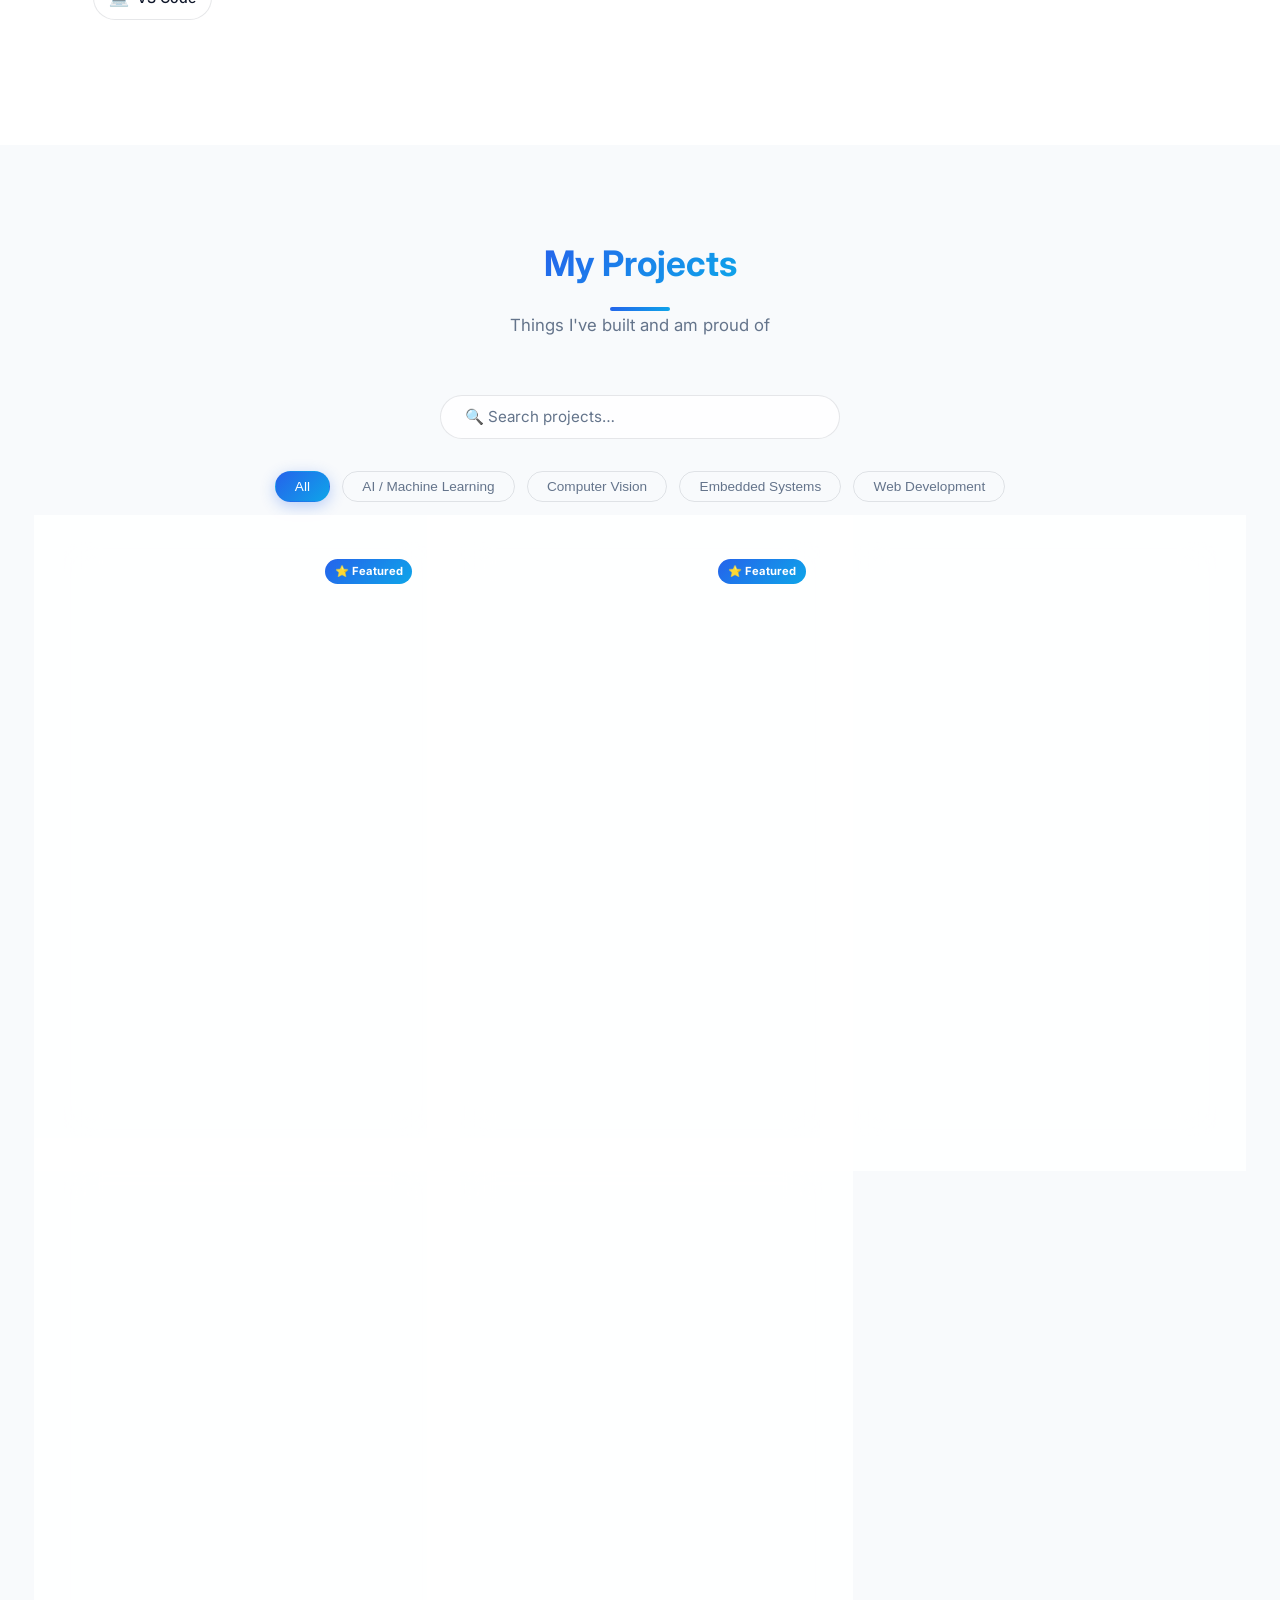
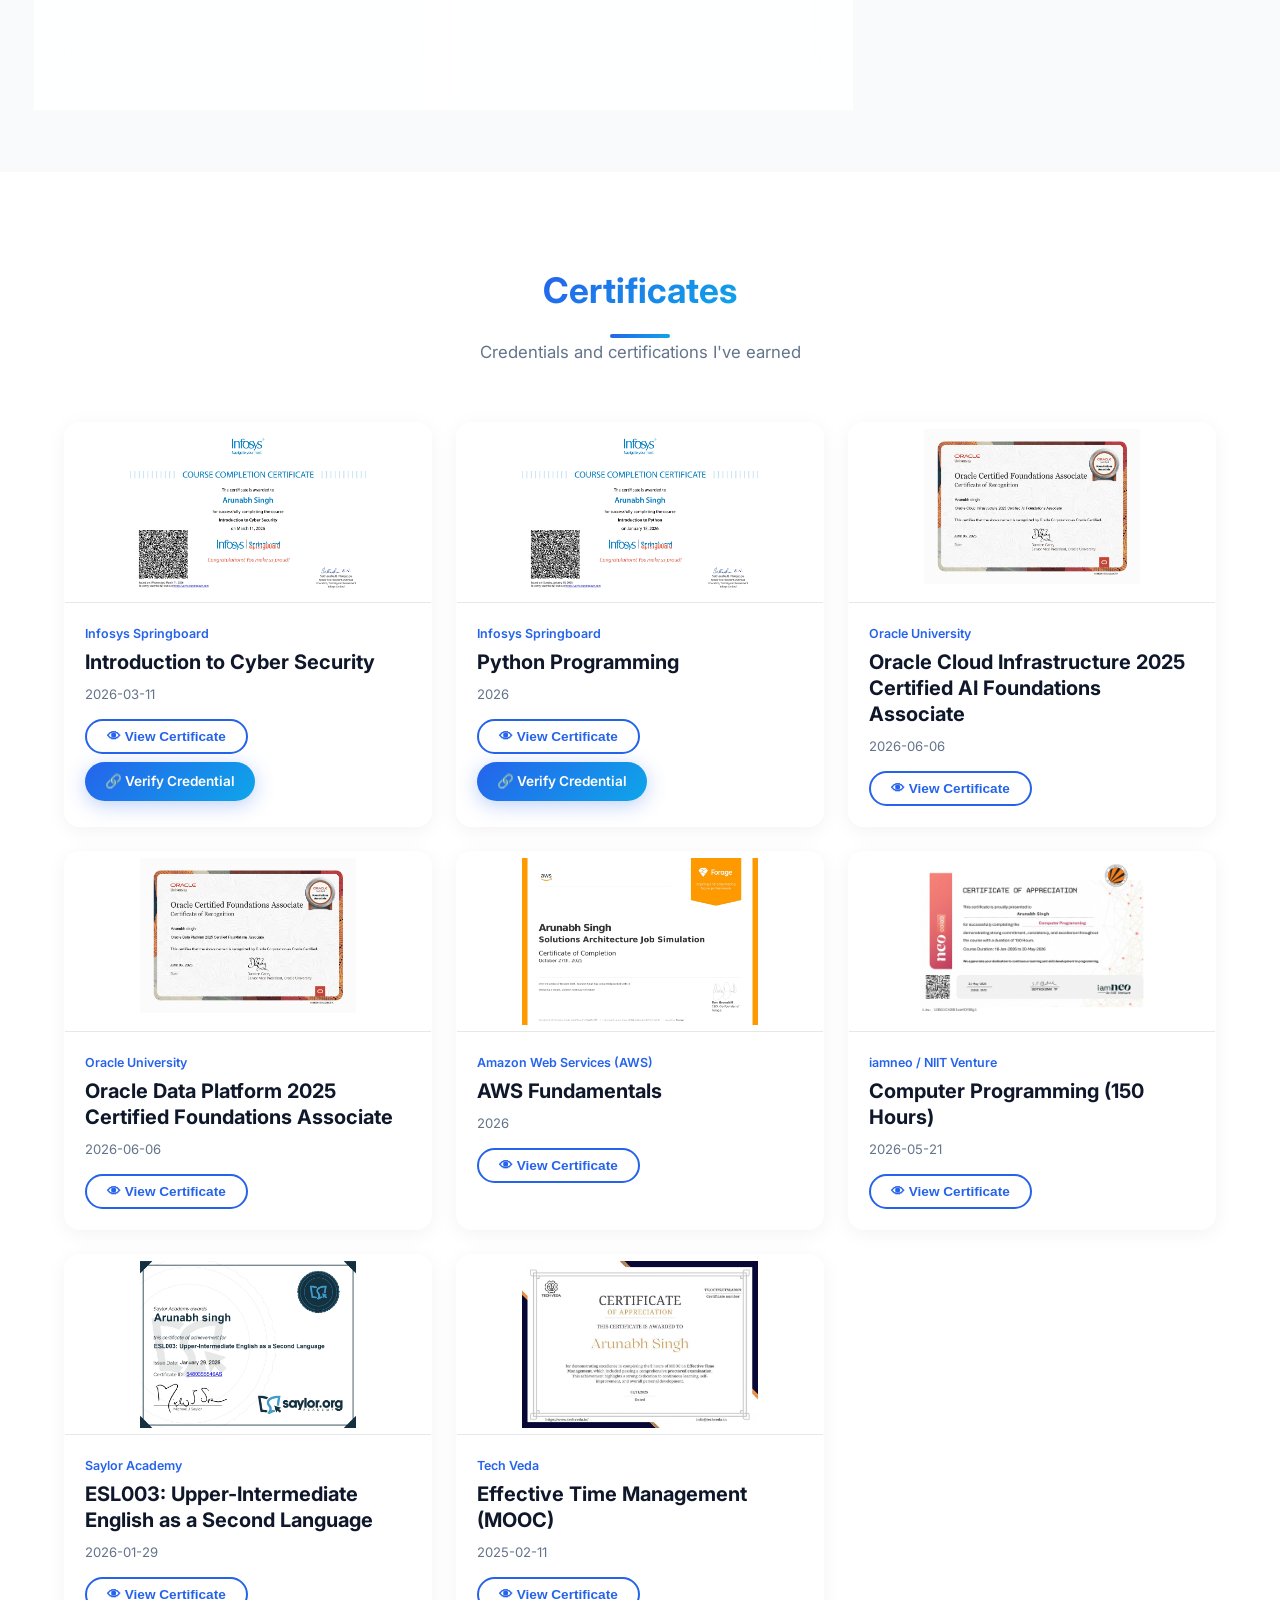
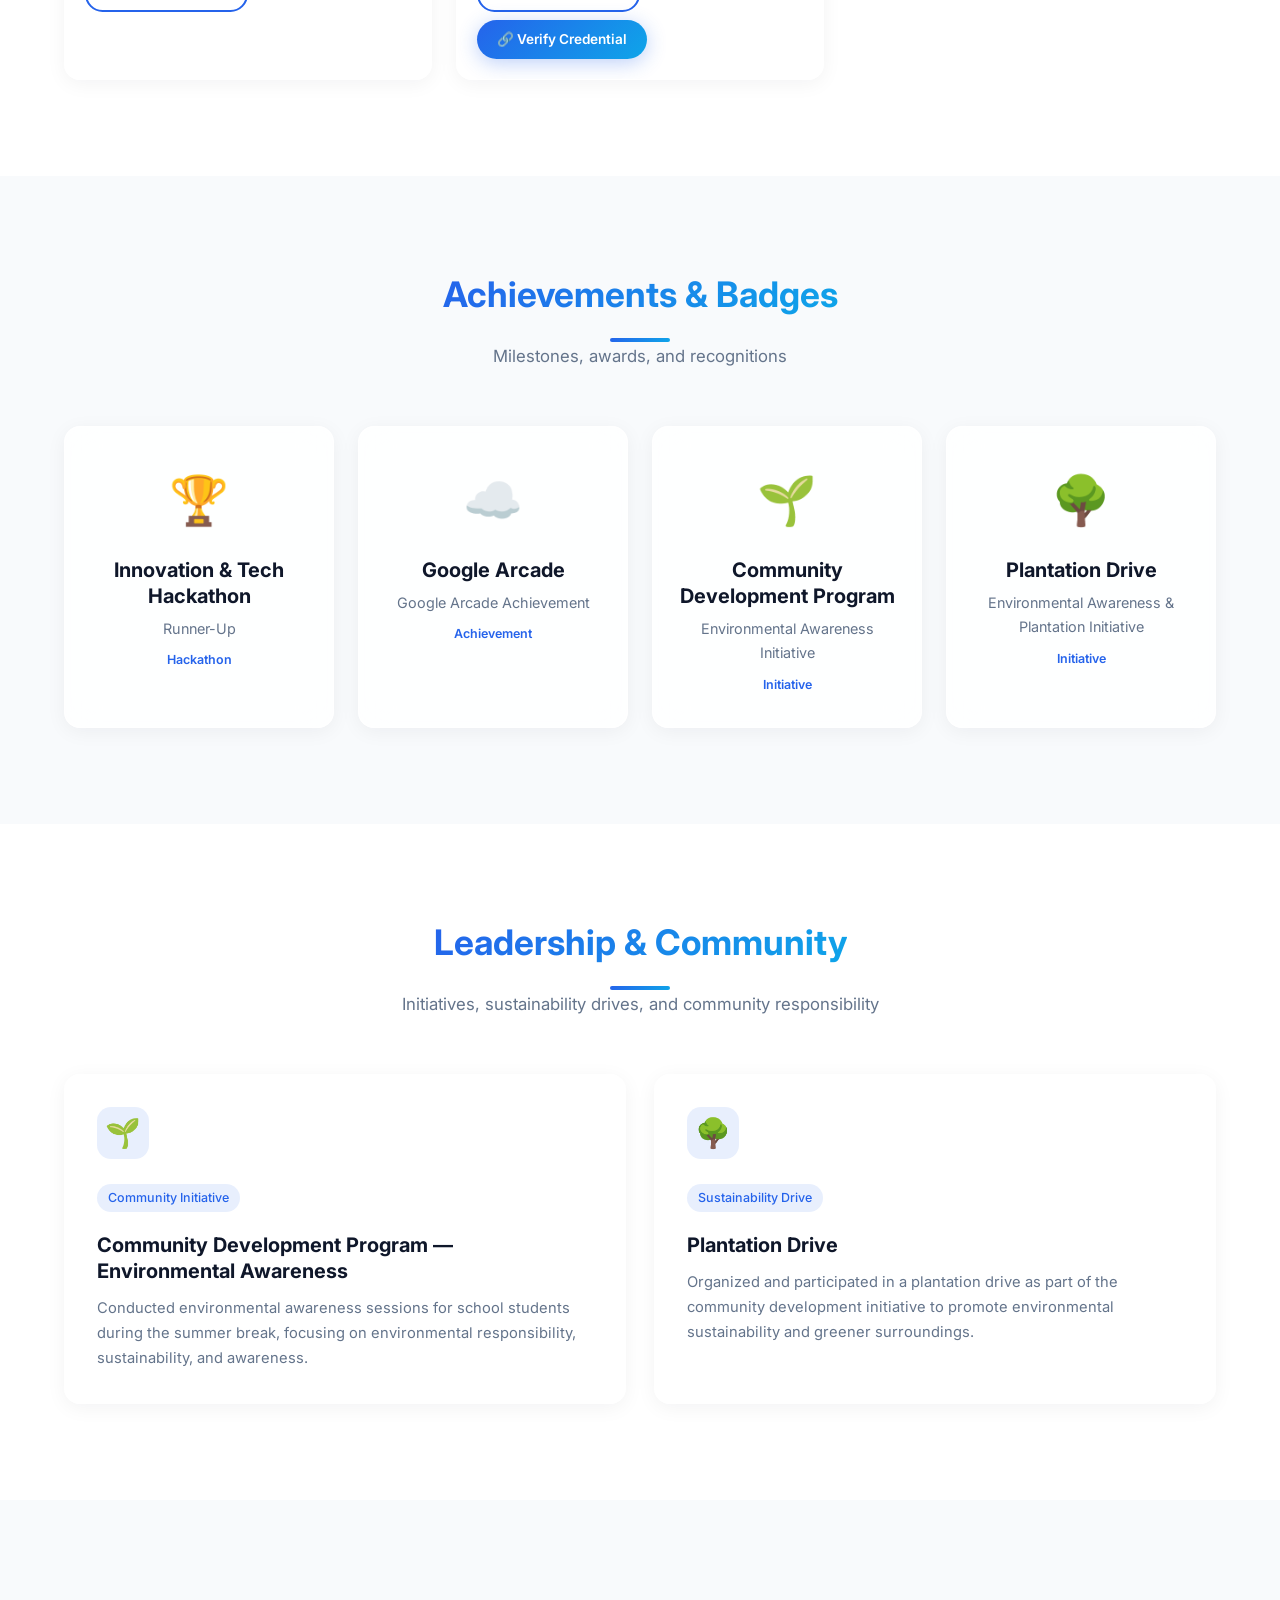
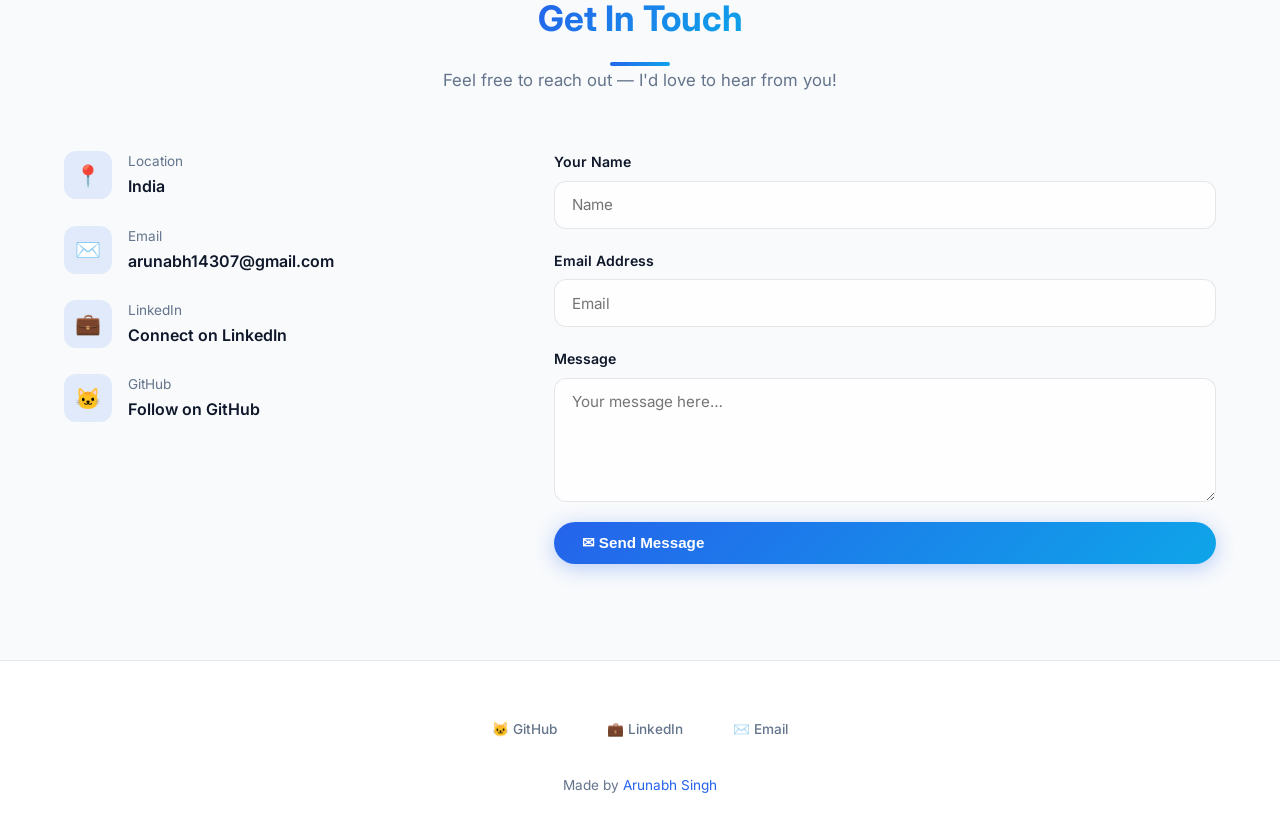
==== commit 45ecbe04: "Add image to Portfolio Website project and remove GitHub link" ====
--- a/templates/index.html
+++ b/templates/index.html
@@ -349,7 +349,7 @@
 
       <!-- Project 5 -->
       <div class="project-card-wrapper card" data-aos="fade-up" data-category="Web Development" data-tech="HTML, CSS, JavaScript, React.js">
-        <div class="project-img-placeholder">🚀</div>
+        <img src="/static/uploads/project/portfolio.jpg" class="project-img" alt="Portfolio Website" loading="lazy" />
         <div class="project-body">
           <div class="project-meta">
             <span class="tag">Web Development</span>
@@ -363,9 +363,6 @@
             <span class="tag">JavaScript</span>
             <span class="tag">React.js</span>
           </div>
-          <div class="project-links">
-            <a href="https://github.com/arunabh14307/Portfolio" target="_blank" rel="noopener" class="btn btn-outline btn-sm">🐱 GitHub</a>
-          </div>
         </div>
       </div>
     </div>
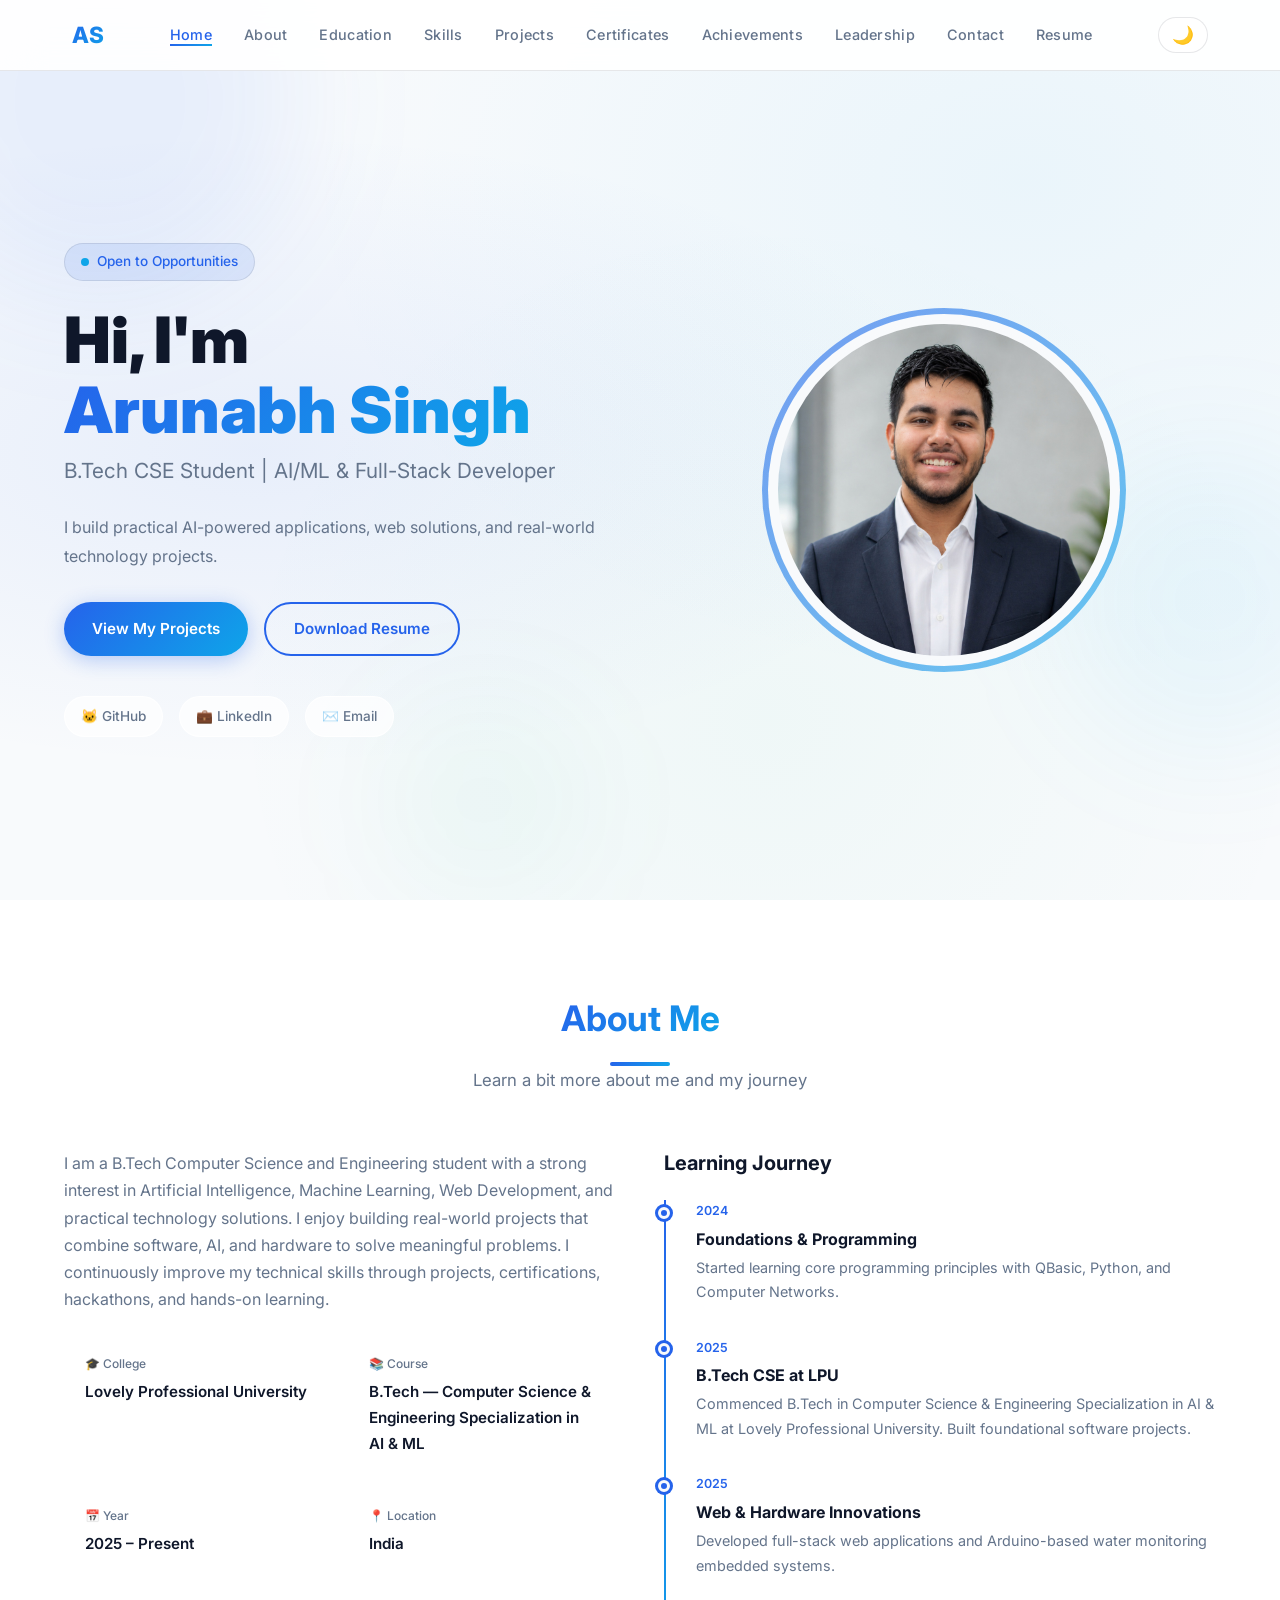
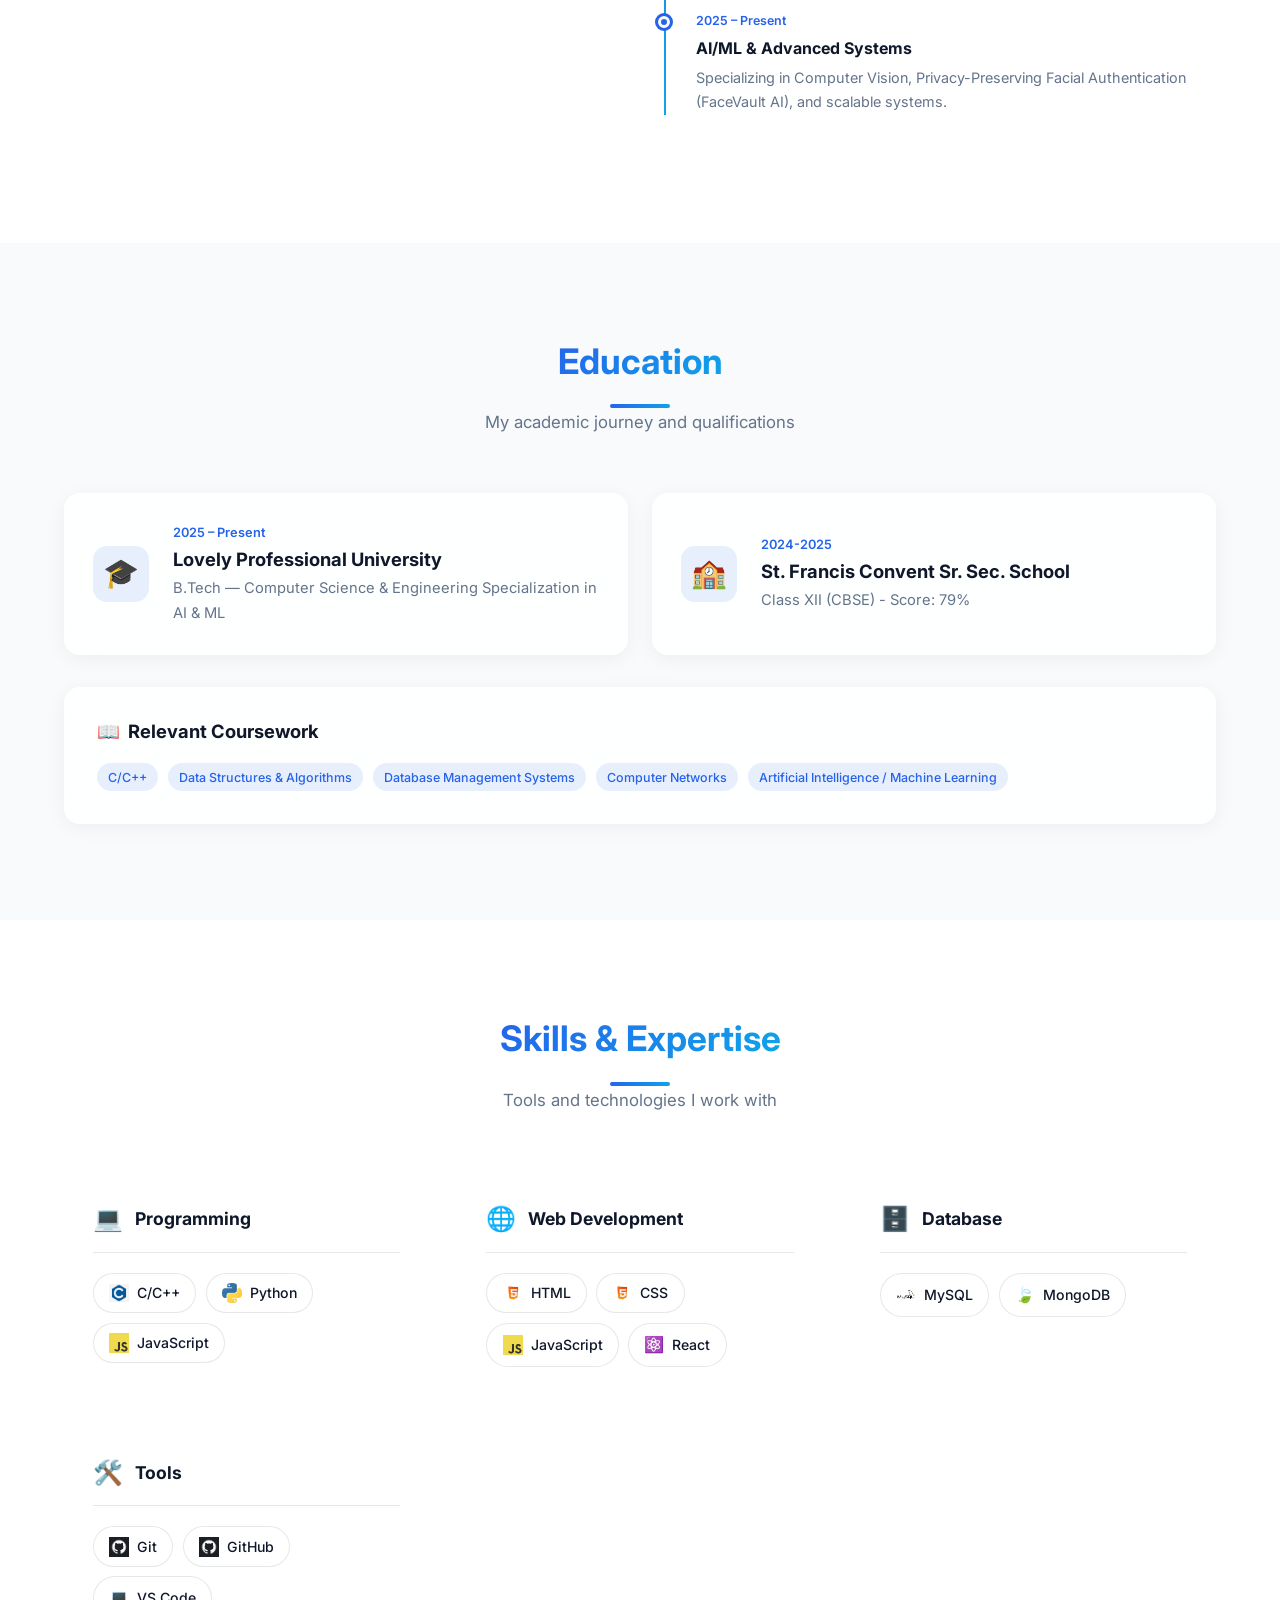
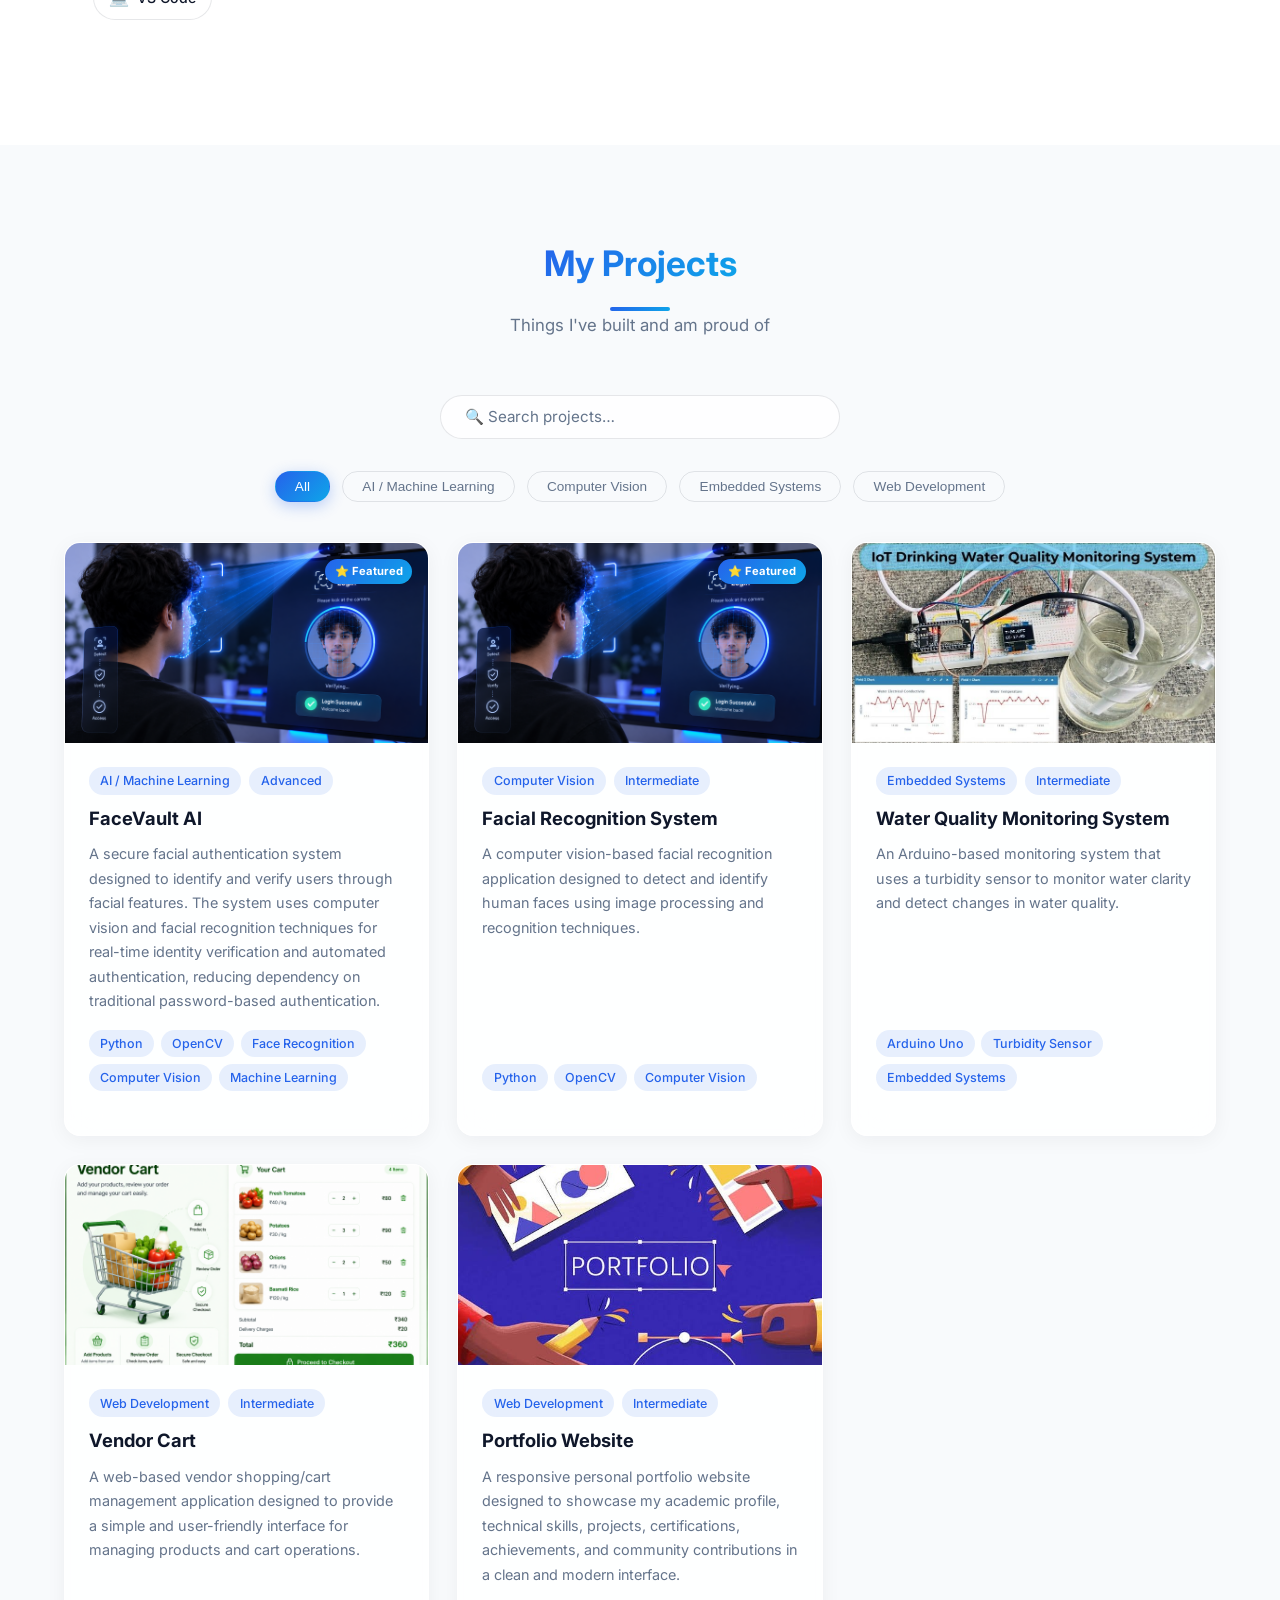
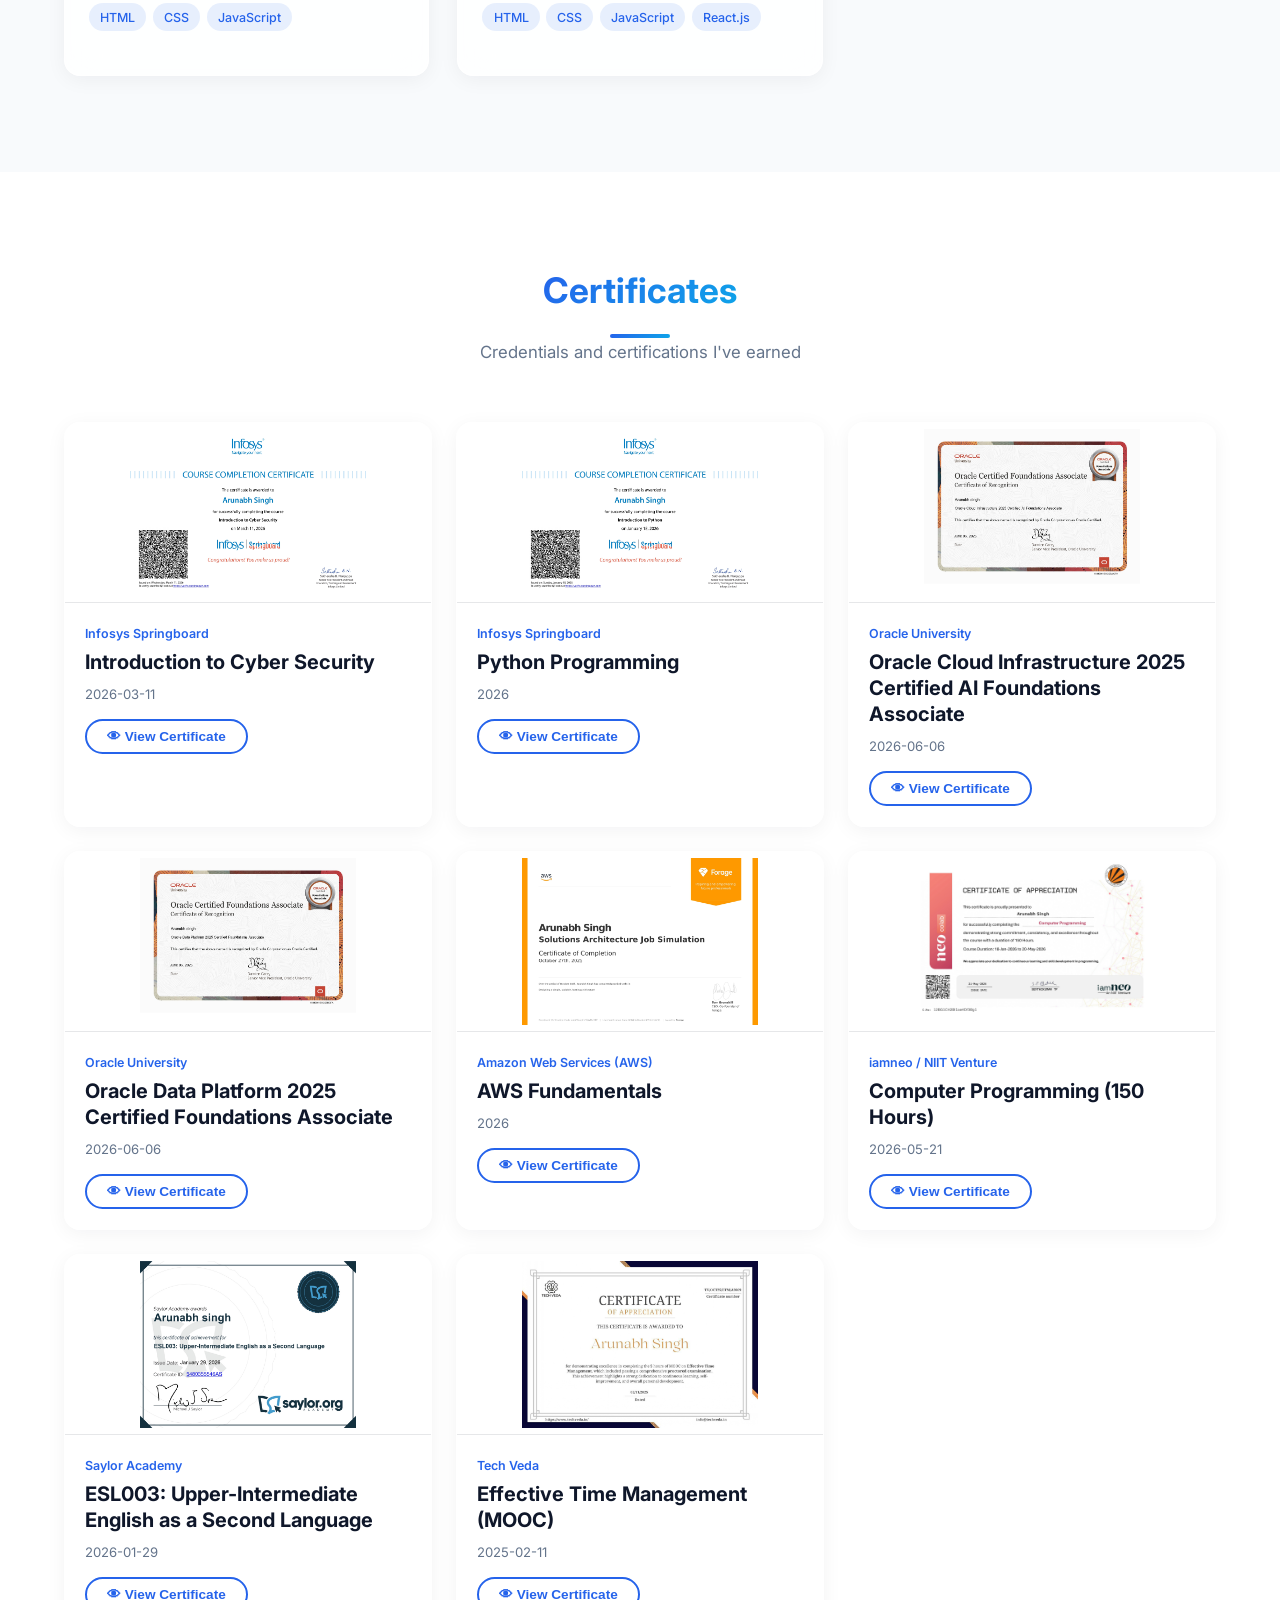
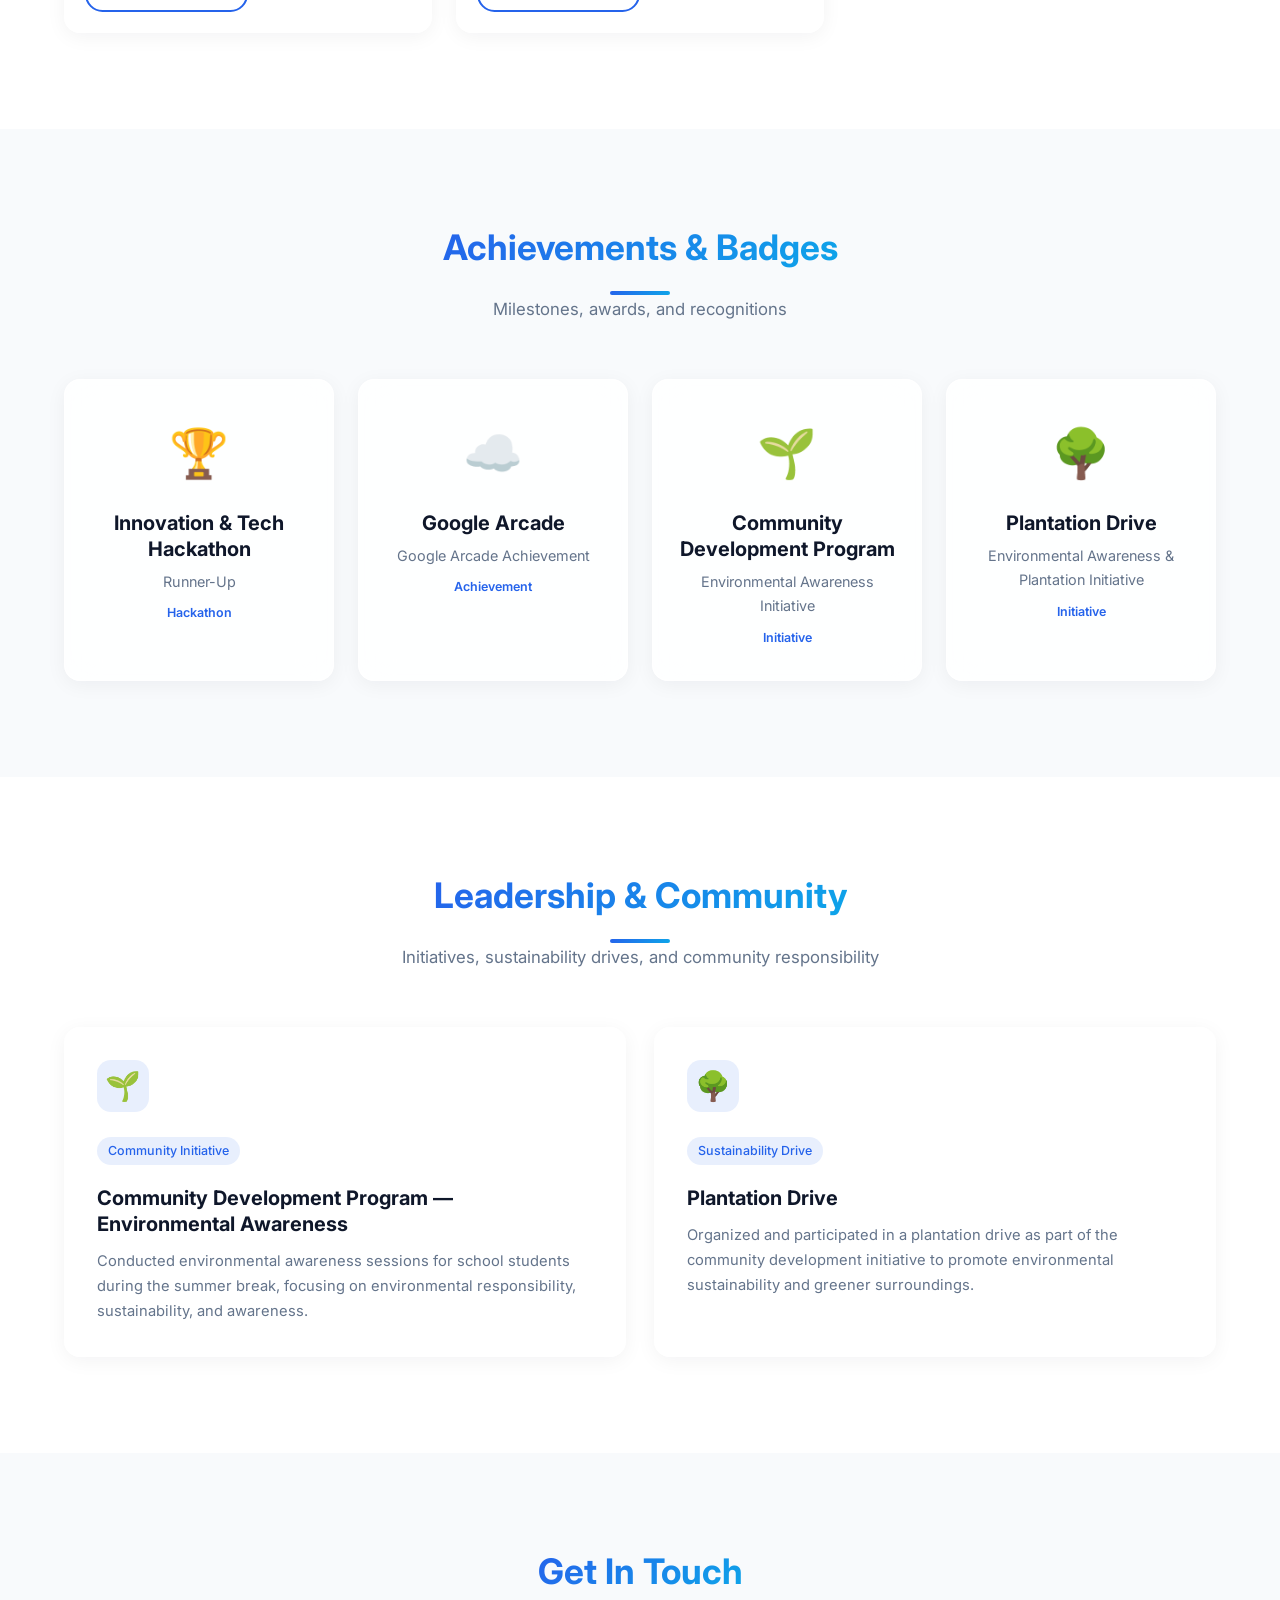
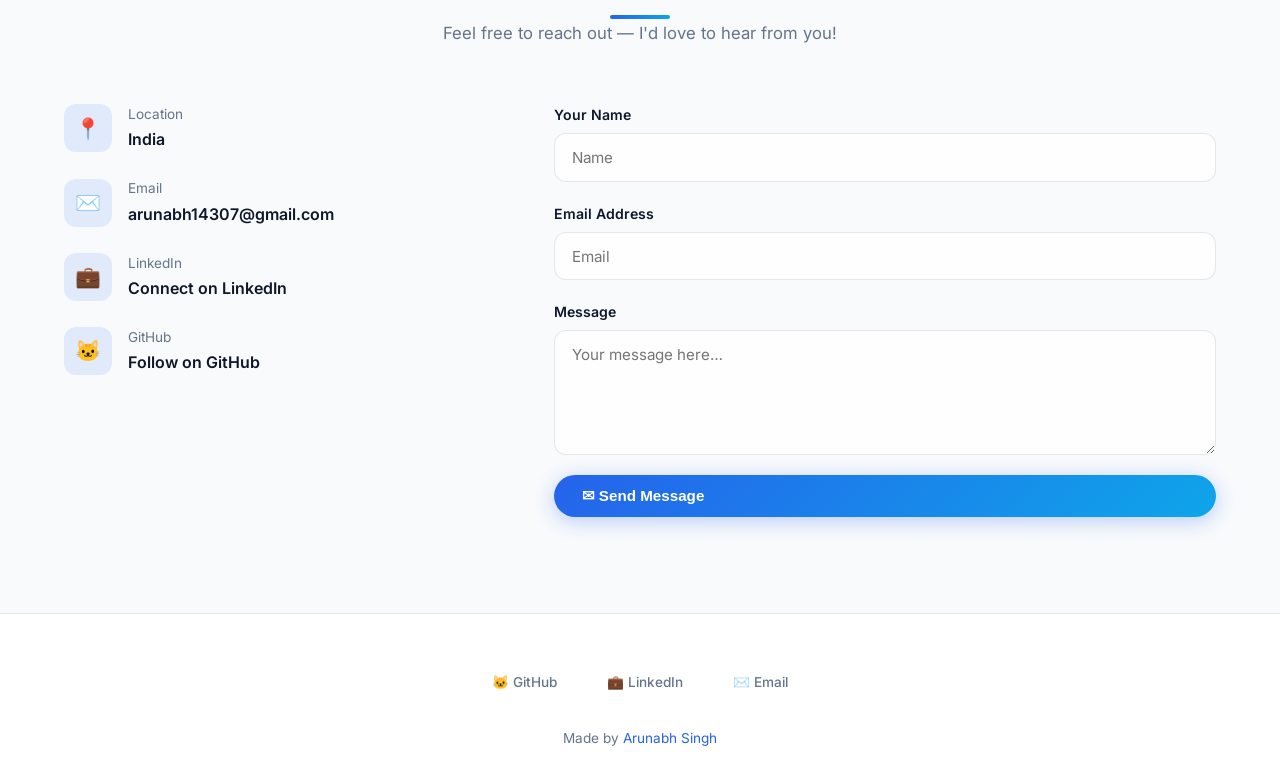
==== commit e7ccf397: "Remove all Verify Credential links from certificates section" ====
--- a/templates/index.html
+++ b/templates/index.html
@@ -389,7 +389,6 @@
           <div class="cert-date">2026-03-11</div>
           <div class="cert-actions" style="display:flex;gap:.5rem;flex-wrap:wrap;margin-top:.85rem">
             <button class="btn btn-outline btn-sm" onclick="openLightbox('/static/uploads/certificates/Cybersecurity_Certificate_page-0001.jpg', 'Introduction to Cyber Security')">👁 View Certificate</button>
-            <a href="https://verify.onwingspan.com" target="_blank" rel="noopener" class="btn btn-primary btn-sm">🔗 Verify Credential</a>
           </div>
         </div>
       </div>
@@ -405,7 +404,6 @@
           <div class="cert-date">2026</div>
           <div class="cert-actions" style="display:flex;gap:.5rem;flex-wrap:wrap;margin-top:.85rem">
             <button class="btn btn-outline btn-sm" onclick="openLightbox('/static/uploads/certificates/INFOSIS_SPRINGBOARD_Python.jpg', 'Python Programming')">👁 View Certificate</button>
-            <a href="https://verify.onwingspan.com" target="_blank" rel="noopener" class="btn btn-primary btn-sm">🔗 Verify Credential</a>
           </div>
         </div>
       </div>
@@ -496,7 +494,6 @@
           <div class="cert-date">2025-02-11</div>
           <div class="cert-actions" style="display:flex;gap:.5rem;flex-wrap:wrap;margin-top:.85rem">
             <button class="btn btn-outline btn-sm" onclick="openLightbox('/static/uploads/certificates/MOOC_Certificate_page-0001.jpg', 'Effective Time Management (MOOC)')">👁 View Certificate</button>
-            <a href="https://www.techveda.in/" target="_blank" rel="noopener" class="btn btn-primary btn-sm">🔗 Verify Credential</a>
           </div>
         </div>
       </div>
